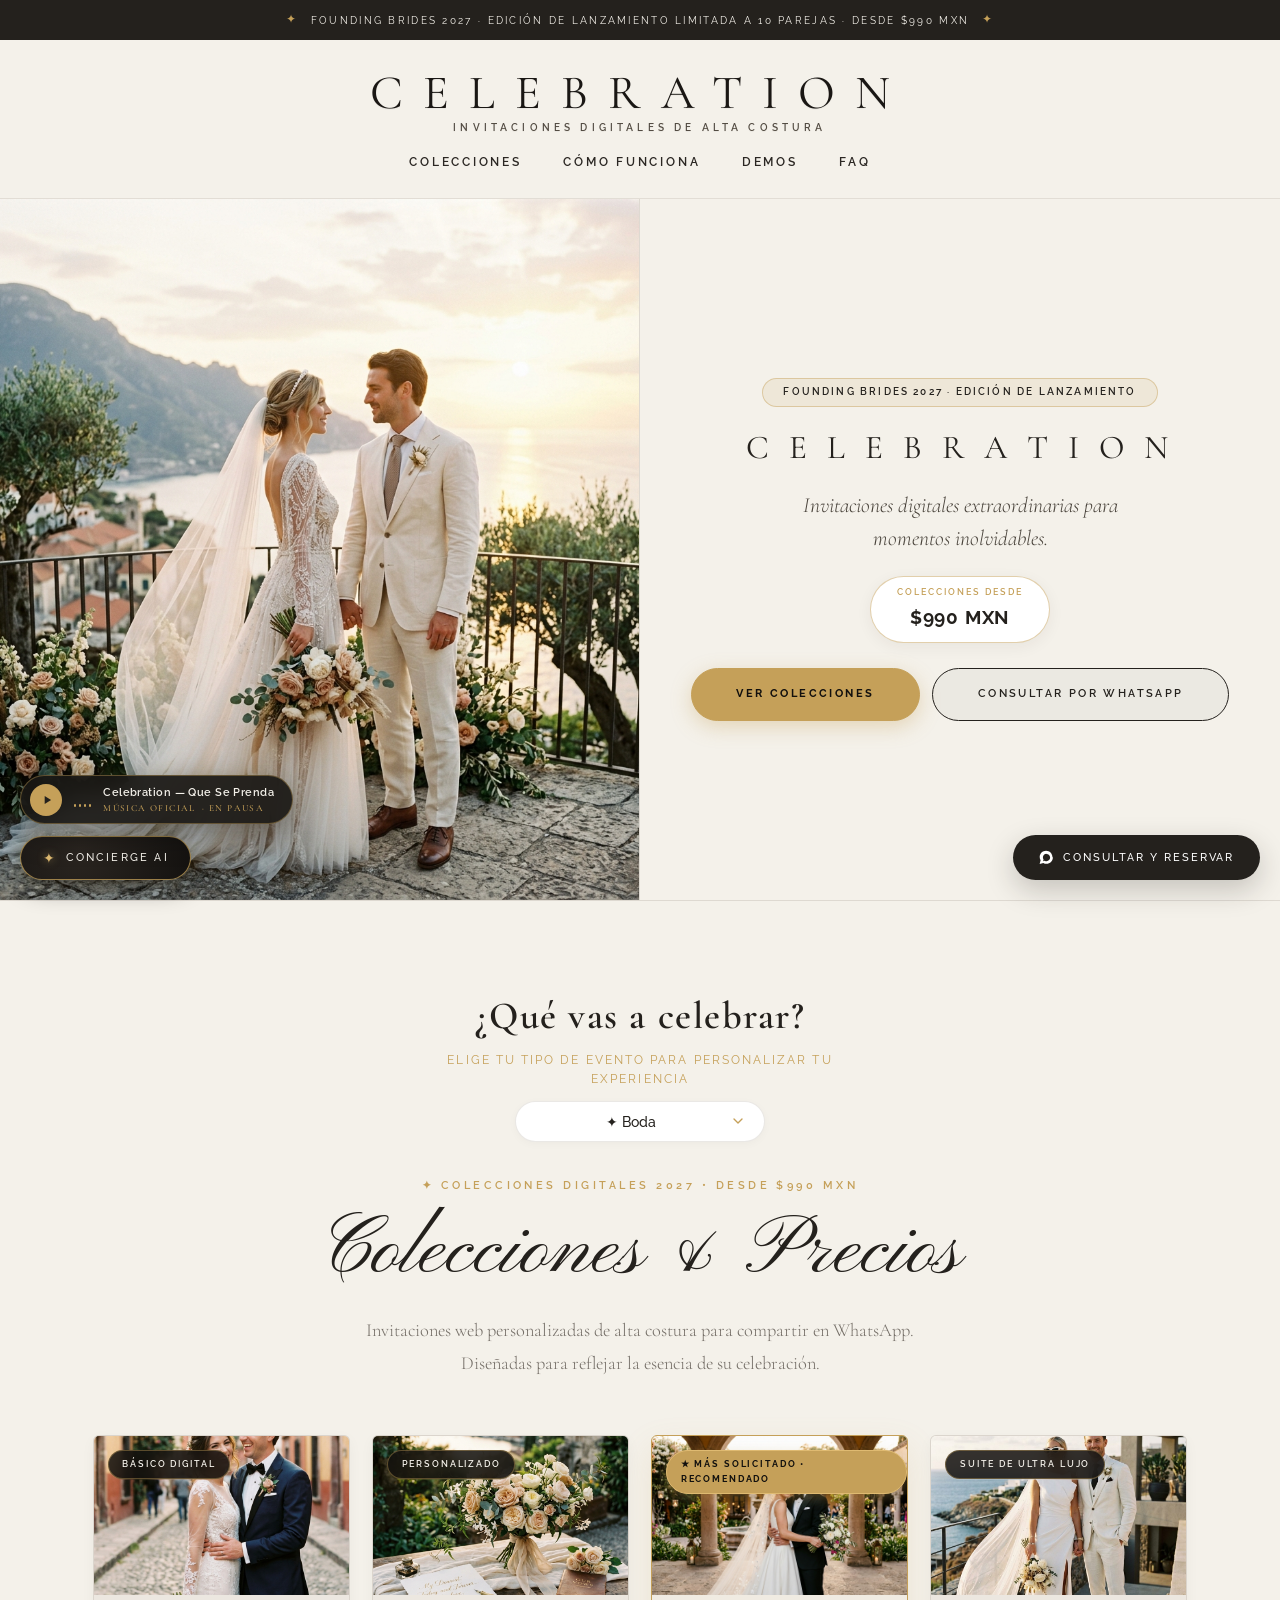
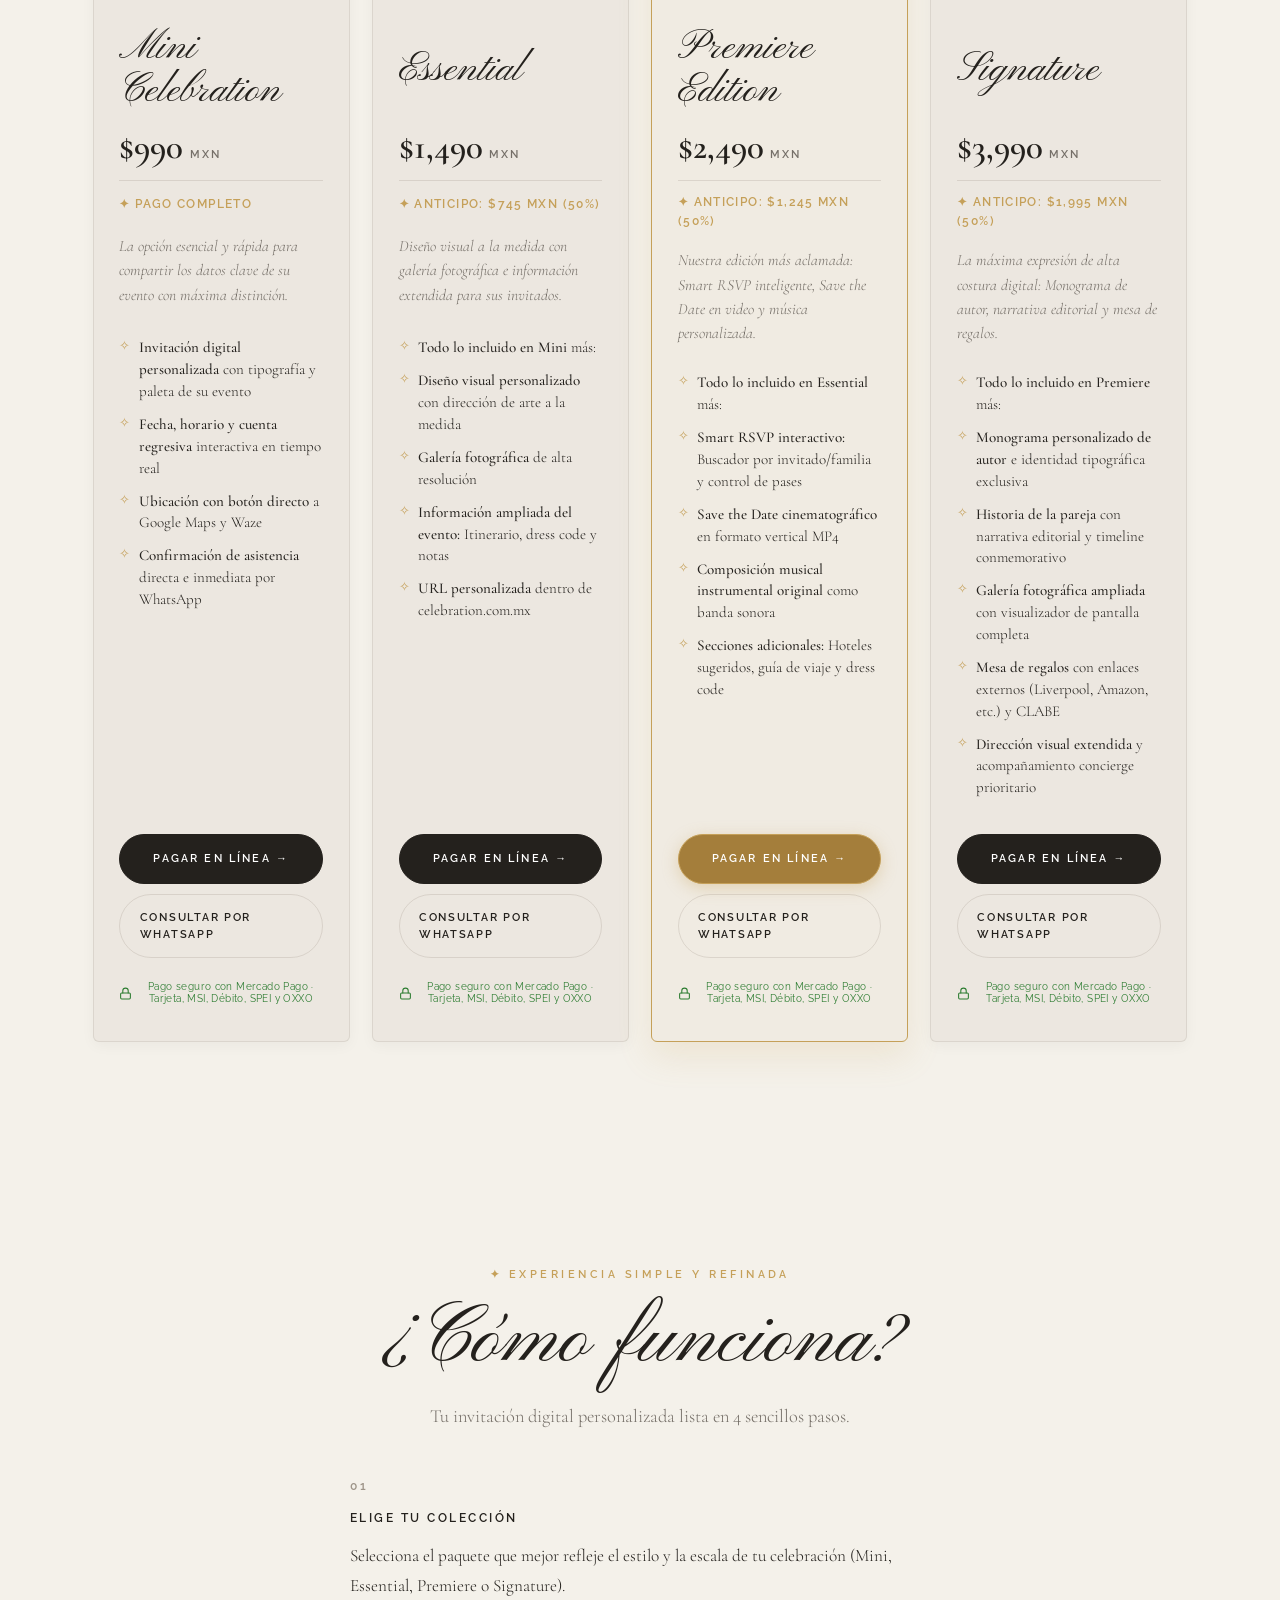
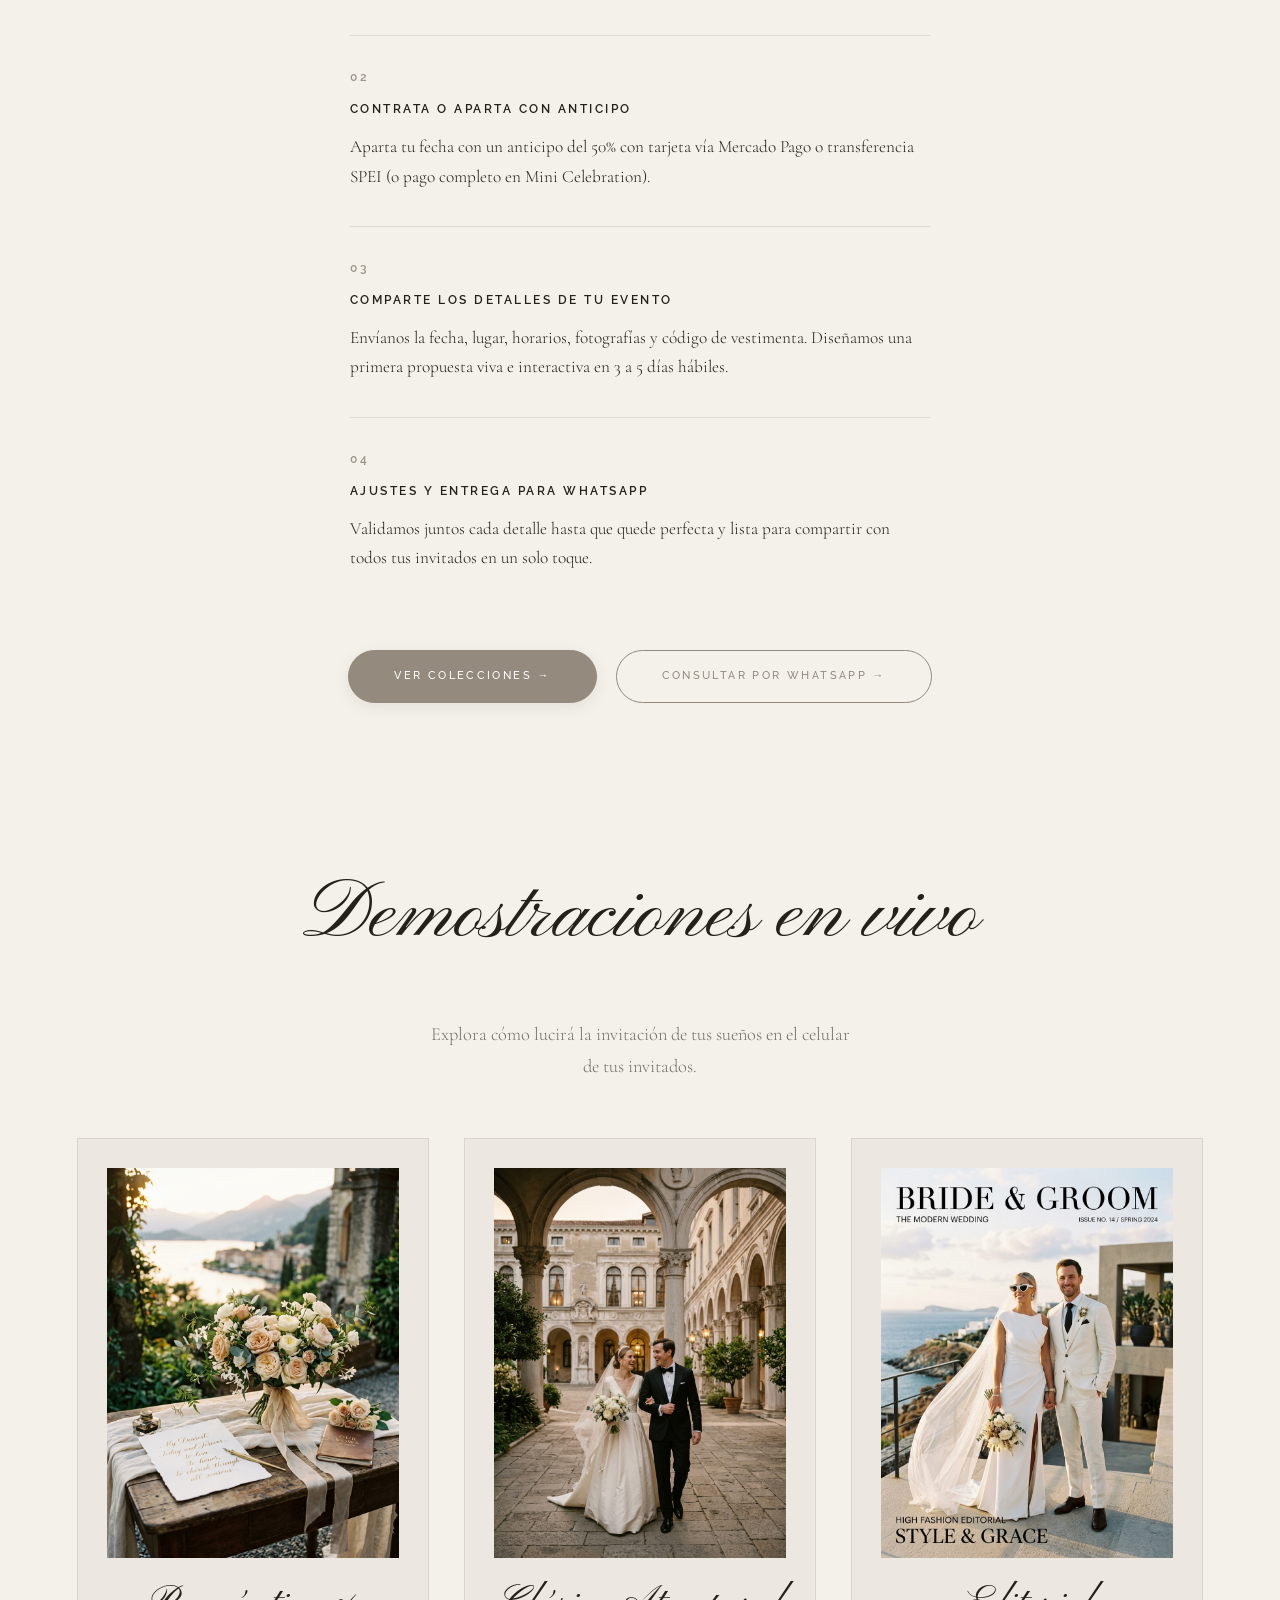
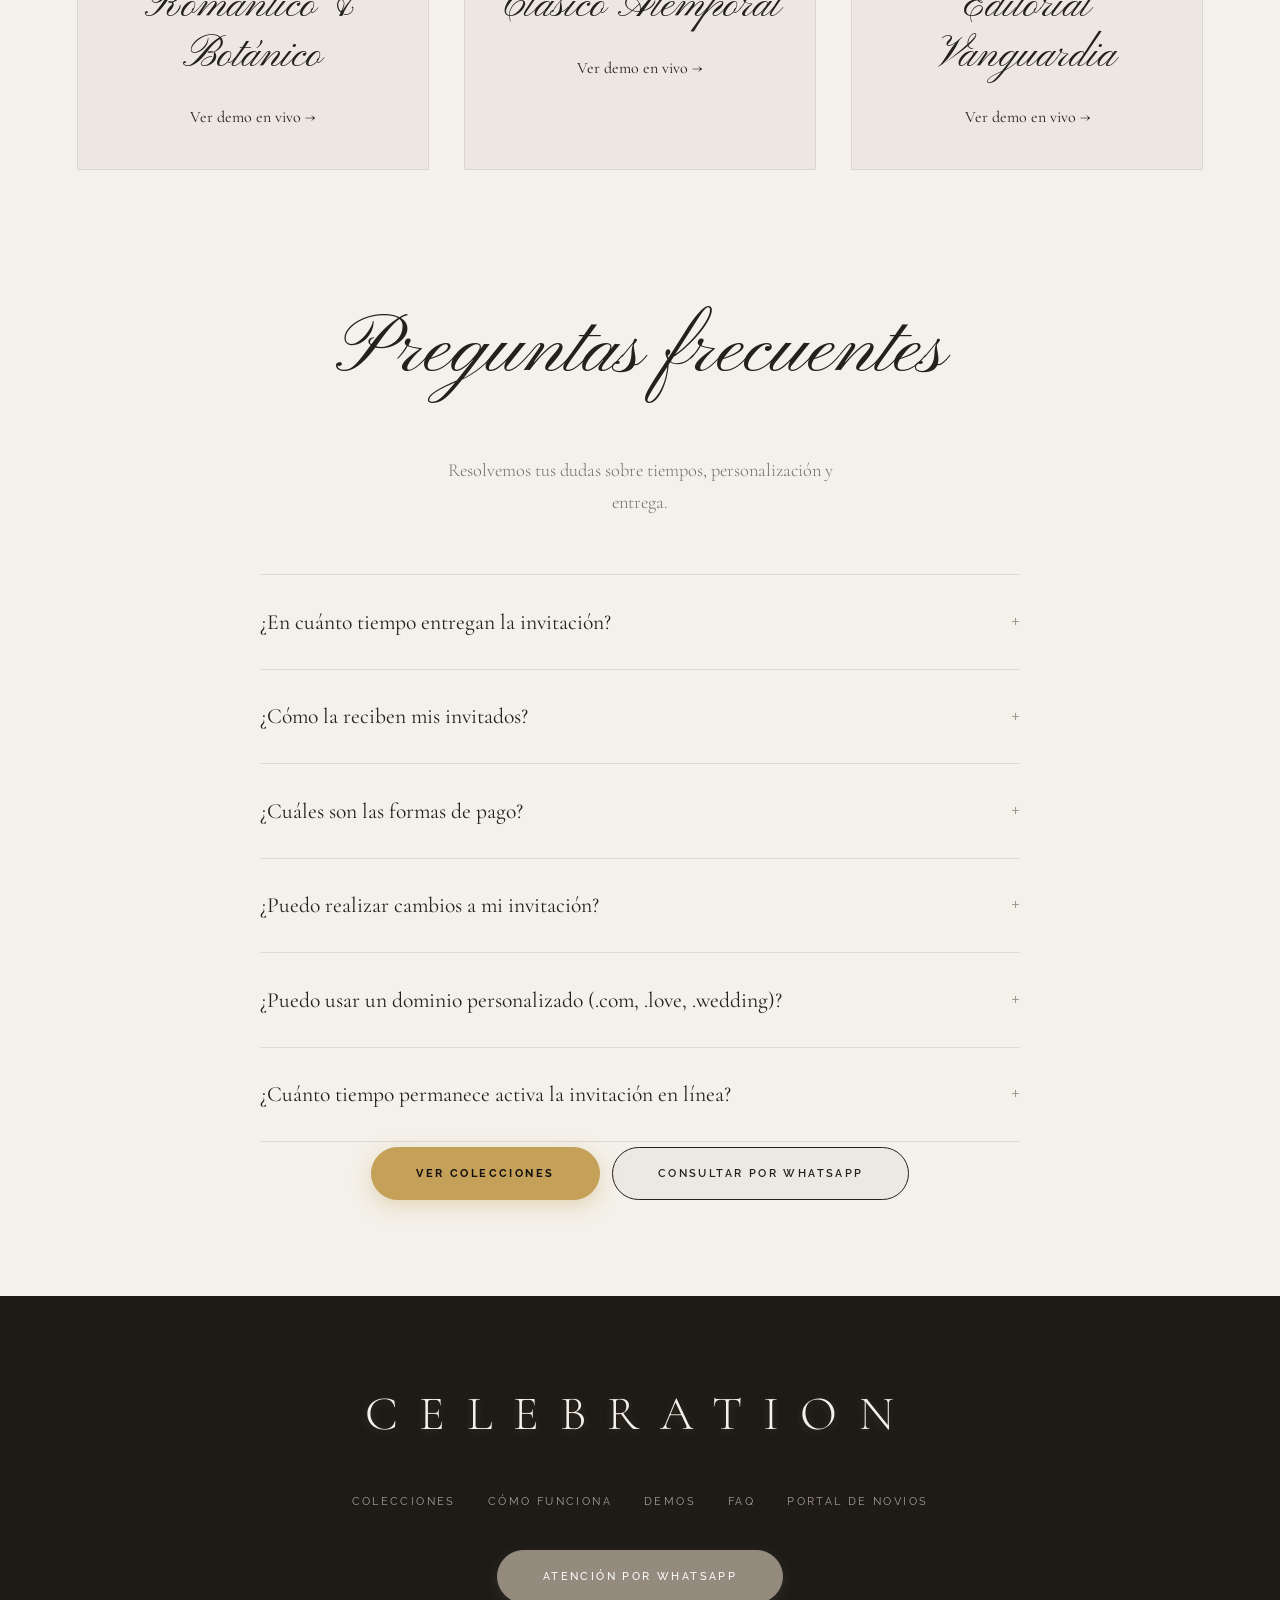
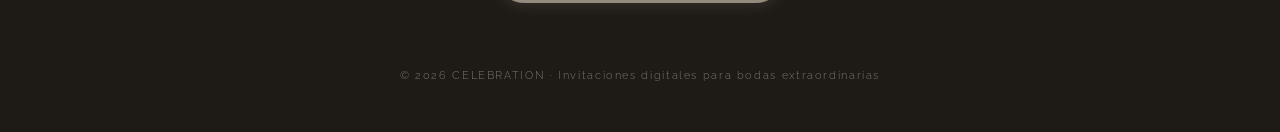
==== index.html @ 12e6a483 "feat(payments): integrate Mercado Pago Orders API v1 (CELEBRATION) and frictionless direct checkout" ====
<!DOCTYPE html>
<html lang="es-MX">
<head>
  <meta charset="UTF-8">
    <!-- Google Tag Manager -->
  <script async src="https://www.googletagmanager.com/gtm.js?id=GTM-KD9P55XB"></script>
  <script>
    window.dataLayer = window.dataLayer || [];
    function gtag(){dataLayer.push(arguments);}
    gtag('js', new Date());
  </script>
  <!-- End Google Tag Manager -->
<meta name="viewport" content="width=device-width, initial-scale=1.0, viewport-fit=cover">
  <title>CELEBRATION — Invitaciones Digitales para Bodas 2027 · Desde $990 MXN</title>
  <meta name="description" content="Invitaciones digitales para bodas 2027 y sitios web personalizados en Monterrey y San Pedro. Smart RSVP, mapas interactivos y confirmación por WhatsApp desde $990 MXN.">
  <meta name="keywords" content="invitaciones digitales para bodas, invitaciones web personalizadas, invitaciones digitales Monterrey, invitaciones de boda 2027">

  <!-- Canonical & Open Graph Metadata for Epic WhatsApp / Social Sharing -->
  <link rel="canonical" href="https://thecelebration.com.mx/">
  
  <meta property="og:site_name" content="CELEBRATION">
  <meta property="og:title" content="CELEBRATION — Invitaciones Digitales para Bodas 2027 · Desde $990 MXN">
  <meta property="og:description" content="Invitaciones digitales de alta costura para bodas 2027. Smart RSVP, galería de fotos, mapas interactivos y confirmación ágil por WhatsApp desde $990 MXN.">
  <meta property="og:type" content="website">
  <meta property="og:url" content="https://thecelebration.com.mx/">
  <meta property="og:image" content="https://thecelebration.com.mx/assets/images/og_share_banner.jpg">
  <meta property="og:image:secure_url" content="https://thecelebration.com.mx/assets/images/og_share_banner.jpg">
  <meta property="og:image:type" content="image/jpeg">
  <meta property="og:image:width" content="1200">
  <meta property="og:image:height" content="630">
  <meta property="og:image:alt" content="CELEBRATION — Invitaciones Digitales para Bodas 2027">
  
  <!-- Twitter Cards -->
  <meta name="twitter:card" content="summary_large_image">
  <meta name="twitter:title" content="CELEBRATION — Invitaciones Digitales para Bodas 2027 · Desde $990 MXN">
  <meta name="twitter:description" content="Invitaciones digitales de boda 2027 y sitios web personalizados en Monterrey. Desde $990 MXN.">
  <meta name="twitter:image" content="https://thecelebration.com.mx/assets/images/og_share_banner.jpg">

  <!-- Schema.org JSON-LD -->
  <script type="application/ld+json">
  {
    "@context": "https://schema.org",
    "@type": "Organization",
    "name": "CELEBRATION",
    "url": "https://thecelebration.com.mx/",
    "logo": "https://thecelebration.com.mx/assets/images/og_share_banner.jpg",
    "description": "Atelier de sitios web de ultra lujo e invitaciones interactivas para bodas de destino.",
    "sameAs": [
      "https://github.com/Arcano3Ai/CELEBRATION"
    ]
  }
  </script>

  <link rel="stylesheet" href="styles.css?v=20261118c">
  <link rel="stylesheet" href="concierge-ai.css?v=20261118b">

  <!-- PWA & Mobile Web App Manifest -->
  <link rel="manifest" href="manifest.webmanifest">
  <meta name="theme-color" content="#12100e" media="(prefers-color-scheme: dark)">
  <meta name="theme-color" content="#f4f1ea" media="(prefers-color-scheme: light)">
  
  <!-- iOS & Android Native Web App Optimization -->
  <meta name="mobile-web-app-capable" content="yes">
  <meta name="apple-mobile-web-app-capable" content="yes">
  <meta name="apple-mobile-web-app-status-bar-style" content="black-translucent">
  <meta name="apple-mobile-web-app-title" content="CELEBRATION">
  <link rel="apple-touch-icon" sizes="180x180" href="assets/icons/apple-touch-icon-180x180.png">
  <link rel="icon" type="image/png" sizes="192x192" href="assets/icons/icon-192x192.png">
  <link rel="icon" type="image/png" sizes="64x64" href="assets/icons/favicon-64x64.png">
  <meta name="format-detection" content="telephone=no">
</head>
<body>

    <!-- Google Tag Manager (noscript) -->
  <noscript><iframe src="https://www.googletagmanager.com/ns.html?id=GTM-KD9P55XB"
  height="0" width="0" style="display:none;visibility:hidden"></iframe></noscript>
  <!-- End Google Tag Manager (noscript) -->
<!-- Top Announcement -->
  <div class="top-notice">
    <span class="spark">✦</span>
    <span>FOUNDING BRIDES 2027 · EDICIÓN DE LANZAMIENTO LIMITADA A 10 PAREJAS · DESDE $990 MXN</span>
    <span class="spark">✦</span>
  </div>

  <!-- HEADER -->
  <header class="site-header" id="header">
    <a href="index.html" class="brand-logo">
      CELEBRATION
      <span class="brand-logo-sub">Invitaciones Digitales de Alta Costura</span>
    </a>
    <nav class="desk-nav" aria-label="Navegación principal">
      <a href="#servicios">Colecciones</a>
      <a href="#proceso">Cómo funciona</a>
      <a href="#estilos">Demos</a>
      <a href="#faq">FAQ</a>
    </nav>
    <button class="burger-btn" id="burgerBtn" aria-label="Abrir menú de navegación" aria-expanded="false">
      <span></span>
      <span></span>
    </button>
  </header>

  <!-- Mobile Overlay -->
  <div class="mob-nav-overlay" id="mobNav" aria-hidden="true">
    <a href="#servicios" class="mob-link">Colecciones</a>
    <a href="#proceso" class="mob-link">Cómo funciona</a>
    <a href="#estilos" class="mob-link">Demos</a>
    <a href="#faq" class="mob-link">FAQ</a>
  </div>

  <main>
    <!-- HERO COMERCIAL EDITORIAL HAUTE COUTURE (SIN VIDEO, MÁXIMA VELOCIDAD Y ELEGANCIA) -->
    <section class="hero-wrap" id="hero">
      <div class="hero-visual-side hero-img-box">
        <img
          class="hero-img"
          src="assets/images/hero_editorial_couple.jpg"
          alt="Invitaciones digitales de boda 2027 — CELEBRATION"
          loading="eager"
          fetchpriority="high"
        >
      </div>

      <div class="hero-content-side">
        <div class="hero-inner">
          <span class="hero-launch-pill">Founding Brides 2027 · Edición de Lanzamiento</span>
          <h1 class="hero-brand-headline">C E L E B R A T I O N</h1>
          <p class="hero-desc">Invitaciones digitales extraordinarias para momentos inolvidables.</p>
          
          <div class="hero-price-badge">
            <span class="hero-price-label">Colecciones desde</span>
            <span class="hero-price-val"><strong>$990 MXN</strong></span>
          </div>
          
          <div class="hero-ctas">
            <a href="#servicios" class="btn">Ver colecciones</a>
            <a href="https://wa.me/528121912778?text=Hola%20CELEBRATION%2C%20quiero%20informaci%C3%B3n%20sobre%20las%20invitaciones%20digitales%20%E2%9C%A8" class="btn-outline" target="_blank" rel="noopener">Consultar por WhatsApp</a>
          </div>
        </div>
      </div>
    </section>

    <!-- COLECCIONES & PRECIOS (DIRECTAMENTE ABAJO DEL HERO) -->
    <section class="sec" id="servicios" style="padding-top: 3.5rem;">
      <span id="paquetes" style="display:block; position:relative; top:-90px; visibility:hidden;"></span>

      <!-- SELECTOR ¿QUÉ VAS A CELEBRAR? ELEGANTE Y CENTRADO -->
      <div class="event-picker-wrap rv" style="margin-bottom: 2.2rem;">
        <label for="eventSelect" class="event-picker-label">
          <span class="event-picker-title" style="font-family: var(--font-serif); font-size: clamp(1.8rem, 3.5vw, 2.4rem); letter-spacing: 0.04em;">¿Qué vas a celebrar?</span>
          <span class="event-picker-hint" style="font-family: var(--font-sans); font-size: 0.72rem; letter-spacing: 0.18em; text-transform: uppercase; color: var(--gold);">Elige tu tipo de evento para personalizar tu experiencia</span>
        </label>
        <div class="event-select-box" style="margin-top: 0.8rem;">
          <select id="eventSelect" class="event-select" aria-label="¿Qué vas a celebrar?">
            <option value="Boda" selected>✦ Boda</option>
            <option value="XV años">✦ XV años</option>
            <option value="Cumpleaños">✦ Cumpleaños</option>
            <option value="Bautizo">✦ Bautizo</option>
            <option value="Baby Shower">✦ Baby Shower</option>
            <option value="Gender Reveal">✦ Gender Reveal</option>
            <option value="Compromiso">✦ Compromiso</option>
            <option value="Aniversario">✦ Aniversario</option>
            <option value="Graduación">✦ Graduación</option>
            <option value="Primera Comunión">✦ Primera Comunión</option>
            <option value="Otro evento especial">✦ Otro evento especial</option>
          </select>
          <div class="event-select-chevron" aria-hidden="true">
            <svg xmlns="http://www.w3.org/2000/svg" width="16" height="16" viewBox="0 0 24 24" fill="none" stroke="currentColor" stroke-width="2" stroke-linecap="round" stroke-linejoin="round">
              <path d="m6 9 6 6 6-6"/>
            </svg>
          </div>
        </div>
      </div>

      <div class="tl-header rv">
        <span style="font-family:var(--font-sans); font-size:0.68rem; letter-spacing:0.32em; text-transform:uppercase; color:var(--gold); font-weight:600; display:block; margin-bottom:0.8rem;">
          ✦ Colecciones Digitales 2027 • Desde $990 MXN
        </span>
        <h2 class="sc" style="margin-bottom:1rem;">Colecciones &amp; Precios</h2>
        <p class="tl-subtitle" style="max-width: 620px; margin: 0 auto;">Invitaciones web personalizadas de alta costura para compartir en WhatsApp. Diseñadas para reflejar la esencia de su celebración.</p>
      </div>

      <div class="servicios-grid-4 plan-grid">
        <!-- TIER 1: MINI CELEBRATION -->
        <article class="srv-card plan-card rv d1" id="plan-mini">
          <div class="srv-badge-tag">Básico Digital</div>
          <div class="srv-img-box">
            <img src="assets/images/mobile_couple_story.jpg" alt="Mini Celebration — Invitación Digital" class="srv-img" loading="lazy">
          </div>
          <div class="srv-body">
            <h3 class="srv-title">Mini Celebration</h3>
            <div class="srv-price-box">
              <span class="srv-price-curr">$990</span>
              <span class="srv-price-unit">MXN</span>
            </div>
            <div class="srv-anticipo-meta">✦ Pago completo</div>
            <p class="srv-lead">La opción esencial y rápida para compartir los datos clave de su evento con máxima distinción.</p>
            <ul class="srv-features-list">
              <li><strong>Invitación digital personalizada</strong> con tipografía y paleta de su evento</li>
              <li><strong>Fecha, horario y cuenta regresiva</strong> interactiva en tiempo real</li>
              <li><strong>Ubicación con botón directo</strong> a Google Maps y Waze</li>
              <li><strong>Confirmación de asistencia</strong> directa e inmediata por WhatsApp</li>
            </ul>
            <div class="srv-actions-group">
              <a class="srv-btn-primary" href="checkout.html?pkg=mini&method=mp" data-contract="mini">Pagar en línea →</a>
              <a class="srv-btn-ghost" href="https://wa.me/528121912778?text=Hola%2C%20quiero%20informaci%C3%B3n%20de%20Mini%20Celebration%20de%20%24990." data-plan-wa="mini" target="_blank" rel="noopener">Consultar por WhatsApp</a>
              <div class="srv-trust-badge" data-pay-note="mini">
                <svg xmlns="http://www.w3.org/2000/svg" width="13" height="13" viewBox="0 0 24 24" fill="none" stroke="currentColor" stroke-width="2" stroke-linecap="round" stroke-linejoin="round" aria-hidden="true"><rect width="18" height="11" x="3" y="11" rx="2" ry="2"/><path d="M7 11V7a5 5 0 0 1 10 0v4"/></svg>
                <span>Pago seguro con Mercado Pago (Tarjeta, MSI, Débito, SPEI y OXXO)</span>
              </div>
            </div>
          </div>
        </article>

        <!-- TIER 2: ESSENTIAL -->
        <article class="srv-card plan-card rv d2" id="plan-essential">
          <div class="srv-badge-tag">Personalizado</div>
          <div class="srv-img-box">
            <img src="assets/images/estilo_romantico.jpg" alt="Colección Essential — CELEBRATION" class="srv-img" loading="lazy">
          </div>
          <div class="srv-body">
            <h3 class="srv-title">Essential</h3>
            <div class="srv-price-box">
              <span class="srv-price-curr">$1,490</span>
              <span class="srv-price-unit">MXN</span>
            </div>
            <div class="srv-anticipo-meta">✦ Anticipo: $745 MXN (50%)</div>
            <p class="srv-lead">Diseño visual a la medida con galería fotográfica e información extendida para sus invitados.</p>
            <ul class="srv-features-list">
              <li><strong>Todo lo incluido en Mini</strong> más:</li>
              <li><strong>Diseño visual personalizado</strong> con dirección de arte a la medida</li>
              <li><strong>Galería fotográfica</strong> de alta resolución</li>
              <li><strong>Información ampliada del evento:</strong> Itinerario, dress code y notas</li>
              <li><strong>URL personalizada</strong> dentro de celebration.com.mx</li>
            </ul>
            <div class="srv-actions-group">
              <a class="srv-btn-primary" href="checkout.html?pkg=essential&method=mp" data-contract="essential">Pagar en línea →</a>
              <a class="srv-btn-ghost" href="https://wa.me/528121912778?text=Hola%2C%20quiero%20reservar%20Essential%20de%20%241%2C490." data-plan-wa="essential" target="_blank" rel="noopener">Consultar por WhatsApp</a>
              <div class="srv-trust-badge" data-pay-note="essential">
                <svg xmlns="http://www.w3.org/2000/svg" width="13" height="13" viewBox="0 0 24 24" fill="none" stroke="currentColor" stroke-width="2" stroke-linecap="round" stroke-linejoin="round" aria-hidden="true"><rect width="18" height="11" x="3" y="11" rx="2" ry="2"/><path d="M7 11V7a5 5 0 0 1 10 0v4"/></svg>
                <span>Pago seguro con Mercado Pago (Tarjeta, MSI, Débito, SPEI y OXXO)</span>
              </div>
            </div>
          </div>
        </article>

        <!-- TIER 3: PREMIERE EDITION (DESTACADO RECOMENDADO) -->
        <article class="srv-card srv-featured plan-card plan-card--featured rv d3" id="plan-premiere">
          <div class="srv-badge-tag featured">★ Más Solicitado • Recomendado</div>
          <div class="srv-img-box">
            <img src="assets/images/hero_wedding_couple.jpg" alt="Premiere Edition — CELEBRATION" class="srv-img" loading="lazy">
          </div>
          <div class="srv-body">
            <h3 class="srv-title">Premiere Edition</h3>
            <div class="srv-price-box">
              <span class="srv-price-curr">$2,490</span>
              <span class="srv-price-unit">MXN</span>
            </div>
            <div class="srv-anticipo-meta">✦ Anticipo: $1,245 MXN (50%)</div>
            <p class="srv-lead">Nuestra edición más aclamada: Smart RSVP inteligente, Save the Date en video y música personalizada.</p>
            <ul class="srv-features-list">
              <li><strong>Todo lo incluido en Essential</strong> más:</li>
              <li><strong>Smart RSVP interactivo:</strong> Buscador por invitado/familia y control de pases</li>
              <li><strong>Save the Date cinematográfico</strong> en formato vertical MP4</li>
              <li><strong>Composición musical instrumental original</strong> como banda sonora</li>
              <li><strong>Secciones adicionales:</strong> Hoteles sugeridos, guía de viaje y dress code</li>
            </ul>
            <div class="srv-actions-group">
              <a class="srv-btn-primary srv-btn-featured" href="checkout.html?pkg=premiere&method=mp" data-contract="premiere">Pagar en línea →</a>
              <a class="srv-btn-ghost" href="https://wa.me/528121912778?text=Hola%2C%20quiero%20reservar%20Premiere%20Edition%20de%20%242%2C490." data-plan-wa="premiere" target="_blank" rel="noopener">Consultar por WhatsApp</a>
              <div class="srv-trust-badge" data-pay-note="premiere">
                <svg xmlns="http://www.w3.org/2000/svg" width="13" height="13" viewBox="0 0 24 24" fill="none" stroke="currentColor" stroke-width="2" stroke-linecap="round" stroke-linejoin="round" aria-hidden="true"><rect width="18" height="11" x="3" y="11" rx="2" ry="2"/><path d="M7 11V7a5 5 0 0 1 10 0v4"/></svg>
                <span>Pago seguro con Mercado Pago (Tarjeta, MSI, Débito, SPEI y OXXO)</span>
              </div>
            </div>
          </div>
        </article>

        <!-- TIER 4: SIGNATURE -->
        <article class="srv-card plan-card rv d4" id="plan-signature">
          <div class="srv-badge-tag">Suite de Ultra Lujo</div>
          <div class="srv-img-box">
            <img src="assets/images/estilo_editorial.jpg" alt="Colección Signature — CELEBRATION" class="srv-img" loading="lazy">
          </div>
          <div class="srv-body">
            <h3 class="srv-title">Signature</h3>
            <div class="srv-price-box">
              <span class="srv-price-curr">$3,990</span>
              <span class="srv-price-unit">MXN</span>
            </div>
            <div class="srv-anticipo-meta">✦ Anticipo: $1,995 MXN (50%)</div>
            <p class="srv-lead">La máxima expresión de alta costura digital: Monograma de autor, narrativa editorial y mesa de regalos.</p>
            <ul class="srv-features-list">
              <li><strong>Todo lo incluido en Premiere</strong> más:</li>
              <li><strong>Monograma personalizado de autor</strong> e identidad tipográfica exclusiva</li>
              <li><strong>Historia de la pareja</strong> con narrativa editorial y timeline conmemorativo</li>
              <li><strong>Galería fotográfica ampliada</strong> con visualizador de pantalla completa</li>
              <li><strong>Mesa de regalos</strong> con enlaces externos (Liverpool, Amazon, etc.) y CLABE</li>
              <li><strong>Dirección visual extendida</strong> y acompañamiento concierge prioritario</li>
            </ul>
            <div class="srv-actions-group">
              <a class="srv-btn-primary" href="checkout.html?pkg=signature&method=mp" data-contract="signature">Pagar en línea →</a>
              <a class="srv-btn-ghost" href="https://wa.me/528121912778?text=Hola%2C%20quiero%20informaci%C3%B3n%20de%20Signature%20de%20%243%2C990." data-plan-wa="signature" target="_blank" rel="noopener">Consultar por WhatsApp</a>
              <div class="srv-trust-badge" data-pay-note="signature">
                <svg xmlns="http://www.w3.org/2000/svg" width="13" height="13" viewBox="0 0 24 24" fill="none" stroke="currentColor" stroke-width="2" stroke-linecap="round" stroke-linejoin="round" aria-hidden="true"><rect width="18" height="11" x="3" y="11" rx="2" ry="2"/><path d="M7 11V7a5 5 0 0 1 10 0v4"/></svg>
                <span>Pago seguro con Mercado Pago (Tarjeta, MSI, Débito, SPEI y OXXO)</span>
              </div>
            </div>
          </div>
        </article>
      </div>
    </section>

    <!-- CÓMO FUNCIONA / PROCESO EDITORIAL DE ALTA GAMA -->
    <section class="sec sec--alt" id="proceso">
      <div style="max-width:var(--max-narrow); margin:0 auto; display:flex; flex-direction:column; gap:2.8rem;">
        <div class="tl-header rv" style="margin-bottom: 0;">
          <span style="font-family:var(--font-sans); font-size:0.68rem; letter-spacing:0.32em; text-transform:uppercase; color:var(--gold); font-weight:600; display:block; margin-bottom:0.8rem;">
            ✦ Experiencia Simple y Refinada
          </span>
          <h2 class="sc" style="margin-bottom:0.8rem;">¿Cómo funciona?</h2>
          <p class="tl-subtitle">Tu invitación digital personalizada lista en 4 sencillos pasos.</p>
        </div>

        <div class="proc-grid rv d1">
          <div class="proc-item">
            <span class="proc-num">01</span>
            <div class="proc-title">Elige tu colección</div>
            <p class="proc-desc">Selecciona el paquete que mejor refleje el estilo y la escala de tu celebración (Mini, Essential, Premiere o Signature).</p>
          </div>
          <div class="proc-item">
            <span class="proc-num">02</span>
            <div class="proc-title">Contrata o aparta con anticipo</div>
            <p class="proc-desc">Aparta tu fecha con un anticipo del 50% con tarjeta vía Mercado Pago o transferencia SPEI (o pago completo en Mini Celebration).</p>
          </div>
          <div class="proc-item">
            <span class="proc-num">03</span>
            <div class="proc-title">Comparte los detalles de tu evento</div>
            <p class="proc-desc">Envíanos la fecha, lugar, horarios, fotografías y código de vestimenta. Diseñamos una primera propuesta viva e interactiva en 3 a 5 días hábiles.</p>
          </div>
          <div class="proc-item">
            <span class="proc-num">04</span>
            <div class="proc-title">Ajustes y entrega para WhatsApp</div>
            <p class="proc-desc">Validamos juntos cada detalle hasta que quede perfecta y lista para compartir con todos tus invitados en un solo toque.</p>
          </div>
        </div>

        <div class="proc-ctas rv d2" style="display:flex; justify-content:center; gap:1.2rem; flex-wrap:wrap;">
          <a href="#servicios" class="btn">Ver colecciones →</a>
          <a href="https://wa.me/528121912778?text=Hola%20CELEBRATION%2C%20quiero%20informaci%C3%B3n%20para%20mi%20evento%20%E2%9C%A8" class="btn-outline" target="_blank" rel="noopener">Consultar por WhatsApp →</a>
        </div>
      </div>
    </section>

    <!-- DEMOS VISUALES -->
    <section class="sec sec--tight" id="estilos">
      <div class="tl-header rv">
        <h2 class="sc">Demostraciones en vivo</h2>
        <p class="tl-subtitle">Explora cómo lucirá la invitación de tus sueños en el celular de tus invitados.</p>
      </div>

      <div class="estilos-grid">
        <div class="estilo-card rv d1">
          <div class="estilo-img-wrap">
            <img src="assets/images/estilo_romantico.jpg" alt="Demo de invitación Romántico y Botánico — CELEBRATION" class="estilo-img" loading="lazy">
          </div>
          <h3 class="estilo-name">Romántico &amp; Botánico</h3>
          <a href="demo-romantico.html" target="_blank" class="srv-link" rel="noopener">Ver demo en vivo →</a>
        </div>

        <div class="estilo-card rv d2">
          <div class="estilo-img-wrap">
            <img src="assets/images/estilo_clasico.jpg" alt="Demo de invitación Clásico Atemporal — CELEBRATION" class="estilo-img" loading="lazy">
          </div>
          <h3 class="estilo-name">Clásico Atemporal</h3>
          <a href="demo-clasico.html" target="_blank" class="srv-link" rel="noopener">Ver demo en vivo →</a>
        </div>

        <div class="estilo-card rv d3">
          <div class="estilo-img-wrap">
            <img src="assets/images/estilo_editorial.jpg" alt="Demo de invitación Editorial Vanguardia — CELEBRATION" class="estilo-img" loading="lazy">
          </div>
          <h3 class="estilo-name">Editorial Vanguardia</h3>
          <a href="demo-editorial.html" target="_blank" class="srv-link" rel="noopener">Ver demo en vivo →</a>
        </div>
      </div>
    </section>

    <!-- PREGUNTAS FRECUENTES -->
    <section class="faq-section" id="faq">
      <div class="tl-header rv">
        <h2 class="sc">Preguntas frecuentes</h2>
        <p class="tl-subtitle">Resolvemos tus dudas sobre tiempos, personalización y entrega.</p>
      </div>

      <div class="faq-container rv d1">
        <div class="faq-item">
          <button class="faq-btn" aria-expanded="false">
            <span class="faq-q">¿En cuánto tiempo entregan la invitación?</span>
            <span class="faq-icon">+</span>
          </button>
          <div class="faq-answer">
            <p>De 3 a 5 días hábiles a partir de recibir los datos y fotos de su boda. También contamos con entrega express en 48 horas con costo adicional.</p>
          </div>
        </div>

        <div class="faq-item">
          <button class="faq-btn" aria-expanded="false">
            <span class="faq-q">¿Cómo la reciben mis invitados?</span>
            <span class="faq-icon">+</span>
          </button>
          <div class="faq-answer">
            <p>Mediante un enlace privado y elegante que se comparte directamente por WhatsApp. Se abre de inmediato en cualquier smartphone sin descargar aplicaciones.</p>
          </div>
        </div>

        <div class="faq-item">
          <button class="faq-btn" aria-expanded="false">
            <span class="faq-q">¿Cuáles son las formas de pago?</span>
            <span class="faq-icon">+</span>
          </button>
          <div class="faq-answer">
            <p>Mini Celebration se cubre en pago completo ($990 MXN). Los paquetes Essential, Premiere y Signature se apartan con un anticipo del 50% y el saldo al aprobar su invitación. Aceptamos pago directo en línea con <strong>Mercado Pago</strong> con todas sus opciones disponibles (tarjeta de crédito hasta a Meses Sin Intereses, tarjeta de débito, transferencia SPEI, efectivo en OXXO y saldo en cuenta Mercado Pago), así como transferencia SPEI directa.</p>
          </div>
        </div>

        <div class="faq-item">
          <button class="faq-btn" aria-expanded="false">
            <span class="faq-q">¿Puedo realizar cambios a mi invitación?</span>
            <span class="faq-icon">+</span>
          </button>
          <div class="faq-answer">
            <p>Sí. Incluimos ronda de revisión conjunta para validar textos, horarios, mapas y fotografías antes del lanzamiento formal.</p>
          </div>
        </div>

        <div class="faq-item">
          <button class="faq-btn" aria-expanded="false">
            <span class="faq-q">¿Puedo usar un dominio personalizado (.com, .love, .wedding)?</span>
            <span class="faq-icon">+</span>
          </button>
          <div class="faq-answer">
            <p>Por defecto su invitación vive en una URL rápida de Celebration. Si desean un dominio propio personalizado, se configura como adicional ($850 MXN más registro de dominio).</p>
          </div>
        </div>

        <div class="faq-item">
          <button class="faq-btn" aria-expanded="false">
            <span class="faq-q">¿Cuánto tiempo permanece activa la invitación en línea?</span>
            <span class="faq-icon">+</span>
          </button>
          <div class="faq-answer">
            <p>Permanece activa durante 12 meses completos a partir de su publicación, cubriendo todo el proceso de planeación, el día del evento y las semanas posteriores.</p>
          </div>
        </div>
      </div>

      <div class="hero-ctas faq-cta rv d2">
        <a href="#servicios" class="btn">Ver colecciones</a>
        <a href="https://wa.me/528121912778?text=Hola%20CELEBRATION%2C%20tengo%20una%20pregunta%20sobre%20las%20invitaciones%20digitales" class="btn-outline" target="_blank" rel="noopener">Consultar por WhatsApp</a>
      </div>
    </section>
  </main>

  <!-- FOOTER -->
  <footer class="site-footer">
    <div class="ft-logo">CELEBRATION</div>
    <nav class="ft-nav" aria-label="Navegación del sitio">
      <a href="#servicios">Colecciones</a>
      <a href="#proceso">Cómo funciona</a>
      <a href="#estilos">Demos</a>
      <a href="#faq">FAQ</a>
      <a href="planner.html">Portal de novios</a>
    </nav>
    <a href="https://wa.me/528121912778?text=Hola%20CELEBRATION%2C%20quisiera%20asesor%C3%ADa%20personalizada" class="btn" target="_blank" rel="noopener">Atención por WhatsApp</a>
    <p class="ft-copy">© 2026 CELEBRATION · Invitaciones digitales para bodas extraordinarias</p>
  </footer>

  <!-- REPRODUCTOR DE MÚSICA AMBIENTAL FLOTANTE (CELEBRATION — QUE SE PRENDA) -->
  <audio id="bgAudio" src="assets/audio/celebration_que_se_prenda.mp3" preload="auto" loop autoplay playsinline webkit-playsinline></audio>
  <div class="floating-audio-player" id="floatingAudioPlayer" title="Celebration — Que Se Prenda (Clic para pausar o reproducir)">
    <button type="button" class="audio-play-btn" id="audioToggleBtn" aria-label="Reproducir o pausar música">
      <svg id="audioPlayIcon" viewBox="0 0 24 24" width="14" height="14" fill="currentColor" style="margin-left: 2px;">
        <path d="M8 5v14l11-7z"/>
      </svg>
      <svg id="audioPauseIcon" viewBox="0 0 24 24" width="14" height="14" fill="currentColor" style="display: none;">
        <path d="M6 19h4V5H6v14zm8-14v14h4V5h-4z"/>
      </svg>
    </button>
    <div class="audio-equalizer" id="audioEqualizer">
      <span class="audio-bar"></span>
      <span class="audio-bar"></span>
      <span class="audio-bar"></span>
      <span class="audio-bar"></span>
    </div>
    <div class="audio-info">
      <span class="audio-title">Celebration — Que Se Prenda</span>
      <span class="audio-sub">
        <span>Música Oficial</span>
        <span id="audioStatusText">· En Reproducción</span>
      </span>
    </div>
  </div>

  <!-- BOTÓN FLOTANTE WHATSAPP -->
  <a href="https://wa.me/528121912778?text=Hola%20CELEBRATION%2C%20deseo%20consultar%20y%20reservar%20mi%20invitaci%C3%B3n%20digital%20%E2%9C%A8" 
     class="floating-whatsapp" 
     target="_blank" 
     rel="noopener"
     aria-label="Consultar y reservar por WhatsApp">
    <svg viewBox="0 0 24 24">
      <path d="M12.031 6.172c-3.181 0-5.767 2.586-5.768 5.766-.001 1.298.38 2.27 1.019 3.287l-.711 2.598 2.664-.698c.97.531 1.83.813 2.796.814 3.183 0 5.769-2.588 5.769-5.768 0-3.181-2.587-5.769-5.769-5.769zm10.158 5.767c0 5.626-4.577 10.198-10.201 10.198-1.789 0-3.522-.47-5.048-1.357l-5.94 1.558 1.588-5.792c-.971-1.589-1.488-3.424-1.488-5.305 0-5.625 4.578-10.197 10.202-10.197 5.624 0 10.201 4.572 10.201 10.197z"/>
    </svg>
    <span>Consultar y Reservar</span>
  </a>

  <!-- PWA INSTALL BANNER (ANDROID & MODERN BROWSERS) -->
  <aside class="pwa-install-banner" id="pwaBanner" aria-hidden="true" role="dialog" aria-label="Instalar CELEBRATION">
    <div class="pwa-banner-content">
      <div class="pwa-banner-icon">
        <img src="assets/icons/apple-touch-icon-180x180.png" alt="Icono CELEBRATION" width="44" height="44">
      </div>
      <div class="pwa-banner-text">
        <span class="pwa-banner-title">CELEBRATION • Suite Móvil</span>
        <span class="pwa-banner-desc">Instala la experiencia de alta costura en tu pantalla de inicio para acceso instantáneo.</span>
      </div>
    </div>
    <div class="pwa-banner-actions">
      <button class="pwa-btn-install" id="pwaInstallBtn">Instalar App</button>
      <button class="pwa-btn-close" id="pwaCloseBtn" aria-label="Cerrar notificación">✕</button>
    </div>
  </aside>

  <!-- PWA IOS INSTALL GUIDE MODAL (SAFARI) -->
  <div class="pwa-ios-modal" id="pwaIosModal" aria-hidden="true">
    <div class="pwa-ios-sheet">
      <button class="pwa-ios-close" id="pwaIosClose" aria-label="Cerrar guía">✕</button>
      <div class="pwa-ios-header">
        <img src="assets/icons/apple-touch-icon-180x180.png" alt="CELEBRATION" class="pwa-ios-icon">
        <div>
          <h4>Instalar CELEBRATION en iPhone</h4>
          <p>Disfruta de la suite a pantalla completa sin barras del navegador.</p>
        </div>
      </div>
      <ol class="pwa-ios-steps">
        <li>
          <span class="pwa-step-num">1</span>
          <span>Toca el botón <strong>Compartir</strong> en la barra inferior de Safari:</span>
          <svg class="pwa-share-svg" viewBox="0 0 24 24" width="18" height="18"><path fill="currentColor" d="M16 5l-1.42 1.42-1.59-1.59V16h-1.98V4.83L9.42 6.42 8 5l4-4 4 4zm4 5v11c0 1.1-.9 2-2 2H6c-1.11 0-2-.9-2-2V10c0-1.11.89-2 2-2h3v2H6v11h12V10h-3V8h3c1.1 0 2 .89 2 2z"/></svg>
        </li>
        <li>
          <span class="pwa-step-num">2</span>
          <span>Desplázate hacia abajo y pulsa <strong>"Añadir a la pantalla de inicio"</strong>.</span>
        </li>
        <li>
          <span class="pwa-step-num">3</span>
          <span>Toca <strong>Añadir</strong> en la esquina superior derecha.</span>
        </li>
      </ol>
    </div>
  </div>

  <!-- ╔══════════════════════════════════════════════════════════════════╗
       ║  PASARELA DE PAGOS CELEBRATION — REDISEÑO LUXURY v2.0            ║
       ║  SPEI · MERCADO PAGO · STRIPE                                     ║
       ╚══════════════════════════════════════════════════════════════════╝ -->
  <aside class="co-overlay" id="checkoutOverlay" aria-hidden="true" role="dialog" aria-modal="true" aria-labelledby="checkoutTitle">
    <div class="co-modal" id="checkoutModal">

      <!-- Botón cerrar -->
      <button class="co-close" id="checkoutCloseBtn" aria-label="Cerrar ventana de pago">
        <svg viewBox="0 0 24 24" fill="none" stroke="currentColor" stroke-width="1.8"><path d="M18 6L6 18M6 6l12 12"/></svg>
      </button>

      <!-- ── LEFT PANEL: Resumen del pedido ── -->
      <div class="co-left">

        <!-- Marca / Decoración -->
        <div class="co-left-brand">
          <div class="co-left-ornament">✦</div>
          <span class="co-left-title-sub">CELEBRATION</span>
          <h2 class="co-left-headline">Reserva<br><em>tu fecha</em></h2>
          <p class="co-left-copy">Aparta con el 50% de anticipo o liquida en línea — seguro, simple y con concierge personal.</p>
        </div>

        <!-- Tarjeta Resumen del Paquete -->
        <div class="co-pkg-card">
          <div class="co-pkg-row">
            <div>
              <span class="co-pkg-sub">Colección Seleccionada</span>
              <strong class="co-pkg-name" id="checkoutPkgName">Premiere Edition</strong>
            </div>
            <div class="co-pkg-price-block">
              <span class="co-pkg-sub" style="text-align:right;">Inversión Total</span>
              <span class="co-pkg-total" id="checkoutPkgTotal">$2,490 MXN</span>
            </div>
          </div>
          <!-- Barra divisora -->
          <div class="co-pkg-divider"></div>
          <!-- Selección de esquema de pago -->
          <div class="co-scheme-grid">
            <button type="button" class="co-scheme-btn active" id="schemeDepositBtn">
              <span class="co-scheme-radio"><span></span></span>
              <div>
                <span class="co-scheme-label">Anticipo 50%</span>
                <span class="co-scheme-caption">Apartar fecha · saldo contra entrega</span>
                <span class="co-scheme-amount" id="checkoutDepositAmount">$1,245 MXN</span>
              </div>
            </button>
            <button type="button" class="co-scheme-btn" id="schemeFullBtn">
              <span class="co-scheme-radio"><span></span></span>
              <div>
                <span class="co-scheme-label">Pago Total 100%</span>
                <span class="co-scheme-caption">Liquidación completa sin saldos</span>
                <span class="co-scheme-amount" id="checkoutFullAmount">$2,490 MXN</span>
              </div>
            </button>
          </div>
          <!-- Detalles del pago y entregables -->
          <div class="co-pkg-details-card" id="coPkgDetailsCard">
            <div class="co-pkg-details-head">
              <span class="co-pkg-details-badge">✦ Detalles del pago</span>
              <span class="co-pkg-details-scheme" id="coPkgDetailsScheme">Anticipo del 50%</span>
            </div>
            <p class="co-pkg-details-desc" id="coPkgDetailsDesc">
              CELEBRATION | Premiere Edition — Anticipo del 50%. Smart RSVP inteligente, Save the Date en video y música original.
            </p>
            <div class="co-pkg-details-subhead">Lo que incluye tu colección:</div>
            <ul class="co-pkg-details-list" id="coPkgDetailsList">
              <!-- Bullets dinámicos -->
            </ul>
          </div>
        </div>

        <!-- Formulario Express -->
        <div class="co-form">
          <div class="co-form-field">
            <label class="co-label" for="checkoutCoupleNames">Nombres de los Novios</label>
            <input class="co-input" type="text" id="checkoutCoupleNames" placeholder="Ej. Sofía &amp; Mateo" autocomplete="name">
          </div>
          <div class="co-form-row">
            <div class="co-form-field">
              <label class="co-label" for="checkoutCouplePhone">WhatsApp</label>
              <input class="co-input" type="tel" id="checkoutCouplePhone" placeholder="81 1234 5678" autocomplete="tel">
            </div>
            <div class="co-form-field">
              <label class="co-label" for="checkoutCoupleEmail">Correo</label>
              <input class="co-input" type="email" id="checkoutCoupleEmail" placeholder="novios@boda.com" autocomplete="email">
            </div>
          </div>
        </div>

        <!-- Garantías -->
        <div class="co-trust-strip">
          <span class="co-trust-item">🔒 SSL 256-bit</span>
          <span class="co-trust-sep">·</span>
          <span class="co-trust-item">🧾 CFDI</span>
          <span class="co-trust-sep">·</span>
          <span class="co-trust-item">✦ 3 Rondas Revisión</span>
        </div>
      </div>

      <!-- ── RIGHT PANEL: Métodos de pago ── -->
      <div class="co-right">

        <p class="co-right-headline">¿Cómo deseas pagar?</p>
        <p class="co-right-sub">Monto a pagar: <strong class="co-pay-amount-hero" id="coPayAmountHero">$7,450 MXN</strong></p>

        <!-- ── OPCIÓN 1: SPEI ── -->
        <div class="co-method-card" id="methodCardSpei">
          <button type="button" class="co-method-toggle" id="toggleSpei" aria-expanded="false" aria-controls="collapseSpei">
            <div class="co-method-icon co-method-icon--spei">🏦</div>
            <div class="co-method-info">
              <span class="co-method-title">Transferencia SPEI</span>
              <span class="co-method-desc">Sin comisiones · Cualquier banco MX</span>
            </div>
            <div class="co-method-chevron">
              <svg viewBox="0 0 24 24" fill="none" stroke="currentColor" stroke-width="2"><path d="M6 9l6 6 6-6"/></svg>
            </div>
          </button>
          <div class="co-method-body" id="collapseSpei">
            <!-- Tarjeta bancaria visual -->
            <div class="co-bank-card">
              <div class="co-bank-card-top">
                <div>
                  <span class="co-bank-label">Beneficiario</span>
                  <span class="co-bank-val">CELEBRATION Atelier</span>
                </div>
                <div>
                  <span class="co-bank-label">Banco</span>
                  <span class="co-bank-val">BBVA / STP</span>
                </div>
              </div>
              <div class="co-bank-clabe-row">
                <div>
                  <span class="co-bank-label">CLABE Interbancaria</span>
                  <span class="co-bank-clabe" id="speiClabeNum">646180123456789012</span>
                </div>
                <button type="button" class="co-btn-copy-clabe" id="btnCopyClabe">
                  <svg viewBox="0 0 24 24" fill="none" stroke="currentColor" stroke-width="2"><rect x="9" y="9" width="13" height="13" rx="2"/><path d="M5 15H4a2 2 0 01-2-2V4a2 2 0 012-2h9a2 2 0 012 2v1"/></svg>
                  Copiar
                </button>
              </div>
              <div class="co-bank-bottom-row">
                <div>
                  <span class="co-bank-label">Monto exacto</span>
                  <span class="co-bank-amount" id="speiPayAmountDisplay">$7,450 MXN</span>
                </div>
                <div>
                  <span class="co-bank-label">Concepto / Ref.</span>
                  <span class="co-bank-concept" id="speiConceptDisplay">CEL-DEST-BODA</span>
                </div>
              </div>
            </div>
            <a href="#" class="co-btn-wa" id="btnSpeiWaConfirm" target="_blank" rel="noopener">
              <svg viewBox="0 0 24 24" fill="currentColor" width="16" height="16"><path d="M17.472 14.382c-.297-.149-1.758-.867-2.03-.967-.273-.099-.471-.148-.67.15-.197.297-.767.966-.94 1.164-.173.199-.347.223-.644.075-.297-.15-1.255-.463-2.39-1.475-.883-.788-1.48-1.761-1.653-2.059-.173-.297-.018-.458.13-.606.134-.133.298-.347.446-.52.149-.174.198-.298.298-.497.099-.198.05-.371-.025-.52-.075-.149-.669-1.612-.916-2.207-.242-.579-.487-.5-.669-.51-.173-.008-.371-.01-.57-.01-.198 0-.52.074-.792.372-.272.297-1.04 1.016-1.04 2.479 0 1.462 1.065 2.875 1.213 3.074.149.198 2.096 3.2 5.077 4.487.709.306 1.262.489 1.694.625.712.227 1.36.195 1.871.118.571-.085 1.758-.719 2.006-1.413.248-.694.248-1.289.173-1.413-.074-.124-.272-.198-.57-.347m-5.421 7.403h-.004a9.87 9.87 0 01-5.031-1.378l-.361-.214-3.741.982.998-3.648-.235-.374a9.86 9.86 0 01-1.51-5.26c.001-5.45 4.436-9.884 9.888-9.884 2.64 0 5.122 1.03 6.988 2.898a9.825 9.825 0 012.893 6.994c-.003 5.45-4.437 9.884-9.885 9.884m8.413-18.297A11.815 11.815 0 0012.05 0C5.495 0 .16 5.335.157 11.892c0 2.096.547 4.142 1.588 5.945L.057 24l6.305-1.654a11.882 11.882 0 005.683 1.448h.005c6.554 0 11.89-5.335 11.893-11.893a11.821 11.821 0 00-3.48-8.413Z"/></svg>
              Enviar comprobante por WhatsApp
            </a>
          </div>
        </div>

        <!-- ── OPCIÓN 2: MERCADO PAGO ── -->
        <div class="co-method-card" id="methodCardMp">
          <button type="button" class="co-method-toggle" id="toggleMp" aria-expanded="false" aria-controls="collapseMp">
            <div class="co-method-icon co-method-icon--mp">💙</div>
            <div class="co-method-info">
              <span class="co-method-title">Mercado Pago</span>
              <span class="co-method-desc">Tarjeta · Débito · MSI · Efectivo</span>
            </div>
            <div class="co-method-chevron">
              <svg viewBox="0 0 24 24" fill="none" stroke="currentColor" stroke-width="2"><path d="M6 9l6 6 6-6"/></svg>
            </div>
          </button>
          <div class="co-method-body" id="collapseMp">
            <div class="co-gateway-card co-gateway-card--mp">
              <div class="co-gateway-badges">
                <span class="co-badge co-badge--mp">Checkout Pro</span>
                <span class="co-badge-msi">Hasta 12 MSI</span>
              </div>
              <p class="co-gateway-desc">Visa · Mastercard · Amex · Débito OXXO · Saldo Mercado Pago</p>
              <div class="co-gateway-amount" id="mpPayAmountDisplay">$7,450 MXN</div>
            </div>
            <a href="#" class="co-btn-mp" id="btnMpCheckout" target="_blank" rel="noopener">
              <span>💙</span> Pagar con Mercado Pago →
            </a>
          </div>
        </div>

        <!-- ── OPCIÓN 3: STRIPE / TARJETA ── -->
        <div class="co-method-card" id="methodCardStripe">
          <button type="button" class="co-method-toggle" id="toggleStripe" aria-expanded="false" aria-controls="collapseStripe">
            <div class="co-method-icon co-method-icon--stripe">💳</div>
            <div class="co-method-info">
              <span class="co-method-title">Tarjeta · Apple Pay</span>
              <span class="co-method-desc">Stripe · AES-256 · Factura fiscal</span>
            </div>
            <div class="co-method-chevron">
              <svg viewBox="0 0 24 24" fill="none" stroke="currentColor" stroke-width="2"><path d="M6 9l6 6 6-6"/></svg>
            </div>
          </button>
          <div class="co-method-body" id="collapseStripe">
            <div class="co-gateway-card co-gateway-card--stripe">
              <div class="co-gateway-badges">
                <span class="co-badge co-badge--stripe">🔒 Stripe Encrypted</span>
              </div>
              <p class="co-gateway-desc">Visa · Mastercard · American Express · Apple Pay · Google Pay</p>
              <div class="co-gateway-amount" id="stripePayAmountDisplay">$7,450 MXN</div>
            </div>
            <a href="#" class="co-btn-stripe" id="btnStripeCheckout" target="_blank" rel="noopener">
              <span>🔒</span> Pagar con Stripe Checkout →
            </a>
          </div>
        </div>

        <div class="co-footer-meta">
          Pago 100% seguro · Datos cifrados · Recibo CFDI disponible
        </div>
      </div>

    </div>
  </aside>

  <script src="payment-config.js?v=20261118e"></script>
  <script src="script.js?v=20261118e"></script>
  <script type="module" src="concierge-ai.js"></script>
</body>
</html>
---- styles.css ----
/* ==========================================================================
   CELEBRATION — Editorial Luxury Wedding Websites & Intelligent Invitations
   Design System Inspired by The Invite Studio with Elevated High-End Aesthetics
   ========================================================================== */

/* ── GOOGLE FONTS ── */
@import url('https://fonts.googleapis.com/css2?family=Cormorant+Garamond:ital,wght@0,300;0,400;0,500;0,600;1,300;1,400;1,500&family=Pinyon+Script&family=Raleway:wght@300;400;500;600&family=Plus+Jakarta+Sans:wght@300;400;500;600&display=swap');

/* ── VARIABLES & TOKENS ── */
:root {
  --cream:       #f4f1ea;       /* Lienzo marfil ultra suave */
  --cream-alt:   #eae5dc;       /* Beige suave para contrastes de sección y trust bar */
  --card-bg:     #ece7e0;       /* Fondo de tarjetas de servicio, estilos y timeline */
  --text:        #24211d;       /* Grafito carbón profundo y cálido */
  --ink:         #24211d;       /* Alias carbón profundo */
  --ink-soft:    #4a443c;       /* Tinta suavizada legible */
  --muted:       #756f68;       /* Texto atenuado y metadatos elegantes */
  --taupe:       #9e9589;       /* Acento taupe champán */
  --btn:         #948a7e;       /* Botones píldora aterciopelados */
  --btn-hover:   #7d7468;       /* Hover de botones */
  --gold:        #c5a059;       /* Acento dorado champán sutil para estrellas */
  --border-sub:  rgba(158, 149, 137, 0.26); /* Líneas y bordes translúcidos */
  --border-card: rgba(158, 149, 137, 0.22);
  
  --font-script: 'Pinyon Script', cursive;
  --font-serif:  'Cormorant Garamond', Georgia, serif;
  --font-sans:   'Raleway', sans-serif;
  --font-body:   'Plus Jakarta Sans', sans-serif;

  --max-w:       1140px;
  --max-narrow:  680px;

  /* Safe Area Insets for iPhone notch & gesture bar */
  --sat: env(safe-area-inset-top, 0px);
  --sab: env(safe-area-inset-bottom, 0px);
  --sal: env(safe-area-inset-left, 0px);
  --sar: env(safe-area-inset-right, 0px);
}

/* ── RESET & BASE ── */
*, *::before, *::after {
  box-sizing: border-box;
  margin: 0;
  padding: 0;
}

html {
  scroll-behavior: smooth;
  font-size: 16px;
  background: var(--cream);
  color: var(--text);
  -webkit-font-smoothing: antialiased;
  -moz-osx-font-smoothing: grayscale;
  -webkit-tap-highlight-color: transparent;
  overflow-x: hidden;
  width: 100%;
}

body {
  background: var(--cream);
  color: var(--text);
  font-family: var(--font-serif);
  line-height: 1.6;
  overflow-x: hidden;
  width: 100%;
  position: relative;
  padding-left: var(--sal);
  padding-right: var(--sar);
  -webkit-overflow-scrolling: touch;
}

a, button, input, select, textarea {
  touch-action: manipulation;
  -webkit-tap-highlight-color: transparent;
}

/* Prevents intrusive automatic zoom on iOS Safari when tapping inputs */
input, select, textarea {
  font-size: 16px;
}

img {
  display: block;
  width: 100%;
  height: auto;
}

a {
  text-decoration: none;
  color: inherit;
  transition: color 0.25s ease, border-color 0.25s ease;
}

button {
  font: inherit;
  color: inherit;
  cursor: pointer;
}

/* ── TOP ANNOUNCEMENT TICKER ── */
.top-notice {
  background: #24211d;
  color: #f4f1ea;
  font-family: var(--font-sans);
  font-size: 0.65rem;
  letter-spacing: 0.22em;
  text-transform: uppercase;
  text-align: center;
  padding: 0.65rem 1.2rem;
  display: flex;
  justify-content: center;
  align-items: center;
  gap: 0.8rem;
  font-weight: 400;
}
.top-notice .spark {
  color: var(--gold);
  font-size: 0.75rem;
}

/* ── HEADER STICKY ── */
header.site-header {
  position: sticky;
  top: 0;
  z-index: 100;
  background: rgba(244, 241, 234, 0.98);
  backdrop-filter: blur(14px);
  -webkit-backdrop-filter: blur(14px);
  display: flex;
  flex-direction: column;
  align-items: center;
  justify-content: center;
  padding: 1.8rem 2rem 1.4rem;
  gap: 1rem;
  border-bottom: 1px solid rgba(158, 149, 137, 0.22);
  transition: padding 0.3s ease, background 0.3s ease, box-shadow 0.3s ease;
}

header.site-header.scrolled {
  padding: 1.1rem 2rem 0.95rem;
  background: rgba(244, 241, 234, 0.99);
  box-shadow: 0 4px 20px rgba(36, 33, 29, 0.06);
}

.brand-logo {
  font-family: var(--font-serif);
  font-size: clamp(2rem, 4.2vw, 3rem);
  font-weight: 400;
  letter-spacing: 0.42em;
  text-transform: uppercase;
  color: #1a1714;
  display: inline-block;
  text-align: center;
  line-height: 1;
  text-shadow: 0 1px 1px rgba(0, 0, 0, 0.05);
  transition: letter-spacing 0.3s ease, transform 0.3s ease;
}

.brand-logo:hover {
  letter-spacing: 0.46em;
  color: #000000;
}

.brand-logo-sub {
  display: block;
  font-family: var(--font-sans);
  font-size: 0.62rem;
  font-weight: 600;
  letter-spacing: 0.42em;
  color: #524b42;
  margin-top: 0.4rem;
  text-transform: uppercase;
}

.desk-nav {
  display: none;
  gap: 2.6rem;
  align-items: center;
}

.desk-nav a {
  font-family: var(--font-sans);
  font-size: 0.72rem;
  font-weight: 600;
  letter-spacing: 0.24em;
  text-transform: uppercase;
  color: #2b2723;
  position: relative;
  padding: 0.25rem 0;
  transition: color 0.2s ease;
}

.desk-nav a::after {
  content: '';
  position: absolute;
  bottom: 0;
  left: 0;
  width: 0;
  height: 1.5px;
  background: var(--gold);
  transition: width 0.25s cubic-bezier(0.4, 0, 0.2, 1);
}

.desk-nav a:hover {
  color: #000000;
}

.desk-nav a:hover::after {
  width: 100%;
}

/* Burger Button */
.burger-btn {
  position: absolute;
  right: 24px;
  top: 50%;
  transform: translateY(-50%);
  display: flex;
  flex-direction: column;
  gap: 6px;
  background: none;
  border: none;
  padding: 8px;
  cursor: pointer;
  z-index: 102;
}

.burger-btn span {
  display: block;
  width: 24px;
  height: 1px;
  background: var(--text);
  transition: transform 0.3s ease, opacity 0.3s ease;
}

.burger-btn.active span:first-child {
  transform: translateY(3.5px) rotate(45deg);
}
.burger-btn.active span:last-child {
  transform: translateY(-3.5px) rotate(-45deg);
}

@media (min-width: 860px) {
  .burger-btn { display: none; }
  .desk-nav { display: flex; }
}

/* Mobile Navigation Overlay */
.mob-nav-overlay {
  display: flex;
  position: fixed;
  inset: 0;
  width: 100vw;
  height: 100vh;
  background: var(--cream);
  z-index: 101;
  flex-direction: column;
  align-items: center;
  justify-content: center;
  gap: 2.2rem;
  opacity: 0;
  pointer-events: none;
  transition: opacity 0.35s ease, transform 0.35s ease;
  transform: translateY(-10px);
  overflow-y: auto;
}

.mob-nav-overlay.open {
  opacity: 1;
  pointer-events: auto;
  transform: translateY(0);
}

.mob-nav-overlay a {
  font-family: var(--font-sans);
  font-size: 0.88rem;
  letter-spacing: 0.26em;
  text-transform: uppercase;
  color: var(--text);
}

/* ── BUTTONS & CTA ── */
.btn {
  display: inline-flex;
  align-items: center;
  justify-content: center;
  background: var(--btn);
  color: #ffffff;
  font-family: var(--font-sans);
  font-size: 0.68rem;
  font-weight: 500;
  letter-spacing: 0.22em;
  text-transform: uppercase;
  padding: 1.05rem 2.8rem;
  border-radius: 50px;
  border: 1px solid var(--btn);
  transition: all 0.3s cubic-bezier(0.4, 0, 0.2, 1);
  box-shadow: 0 4px 14px rgba(148, 138, 126, 0.16);
  white-space: nowrap;
}

.btn:hover {
  background: var(--btn-hover);
  border-color: var(--btn-hover);
  transform: translateY(-2px);
  box-shadow: 0 8px 22px rgba(36, 33, 29, 0.15);
}

.btn-outline {
  display: inline-flex;
  align-items: center;
  justify-content: center;
  background: transparent;
  color: var(--btn);
  border: 1px solid var(--btn);
  font-family: var(--font-sans);
  font-size: 0.68rem;
  font-weight: 500;
  letter-spacing: 0.22em;
  text-transform: uppercase;
  padding: 1.05rem 2.8rem;
  border-radius: 50px;
  transition: all 0.3s cubic-bezier(0.4, 0, 0.2, 1);
  white-space: nowrap;
}

.btn-outline:hover {
  background: var(--btn);
  color: #ffffff;
  transform: translateY(-2px);
  box-shadow: 0 6px 18px rgba(148, 138, 126, 0.2);
}

/* ── HERO SECTION: SPLIT EDITORIAL DE ALTA COSTURA (FOTO & VIDEO) ── */
.hero-wrap {
  display: flex;
  flex-direction: column;
  background: var(--cream);
  min-height: auto;
  position: relative;
  overflow: hidden;
  border-bottom: 1px solid var(--border-sub);
}

.hero-visual-side {
  width: 100%;
  position: relative;
  overflow: hidden;
}

.hero-img-box {
  aspect-ratio: 16 / 11;
  max-height: 480px;
}

.hero-img {
  width: 100%;
  height: 100%;
  object-fit: cover;
  object-position: center 25%;
  display: block;
}

.hero-content-side {
  width: 100%;
  display: flex;
  align-items: center;
  justify-content: center;
  background: var(--cream);
  padding: 3rem 1.5rem;
}

.hero-inner {
  max-width: 520px;
  width: 100%;
  display: flex;
  flex-direction: column;
  align-items: center;
  text-align: center;
  gap: 1.25rem;
}

.hero-launch-pill {
  display: inline-flex;
  align-items: center;
  background: rgba(197, 160, 89, 0.12);
  border: 1px solid rgba(197, 160, 89, 0.45);
  color: var(--ink);
  font-family: var(--font-sans);
  font-size: 0.62rem;
  font-weight: 600;
  letter-spacing: 0.22em;
  text-transform: uppercase;
  padding: 0.45rem 1.25rem;
  border-radius: 50px;
  text-align: center;
  line-height: 1.3;
}

.hero-brand-headline {
  font-family: var(--font-serif);
  font-size: clamp(1.6rem, 2.6vw, 2.4rem);
  letter-spacing: 0.18em;
  text-transform: uppercase;
  color: var(--ink);
  font-weight: 400;
  line-height: 1.15;
  white-space: nowrap;
  margin: 0.1rem 0;
}

.hero-desc {
  font-family: var(--font-serif);
  font-size: clamp(1.1rem, 2.2vw, 1.35rem);
  font-weight: 300;
  font-style: italic;
  line-height: 1.55;
  color: var(--ink-soft);
  max-width: 44ch;
}

.hero-price-badge {
  display: inline-flex;
  flex-direction: column;
  align-items: center;
  gap: 0.15rem;
  padding: 0.5rem 1.6rem;
  background: #FFFFFF;
  border: 1px solid rgba(197, 160, 89, 0.5);
  border-radius: 50px;
  box-shadow: 0 4px 16px rgba(44, 38, 33, 0.06);
}

.hero-price-label {
  font-family: var(--font-sans);
  font-size: 0.58rem;
  font-weight: 600;
  letter-spacing: 0.22em;
  text-transform: uppercase;
  color: var(--gold);
}

.hero-price-val {
  font-family: var(--font-serif);
  font-size: 1.2rem;
  color: var(--ink);
}

.hero-price-val strong {
  font-family: var(--font-sans);
  color: var(--ink);
  font-weight: 700;
  letter-spacing: 0.04em;
}

.hero-ctas {
  display: flex;
  flex-direction: column;
  gap: 0.75rem;
  width: 100%;
  align-items: center;
  margin-top: 0.3rem;
}

.hero-ctas .btn {
  background: var(--gold);
  border-color: var(--gold);
  color: #12100e;
  font-weight: 700;
  box-shadow: 0 6px 20px rgba(197, 160, 89, 0.35);
}

.hero-ctas .btn:hover {
  background: #d4af66;
  border-color: #d4af66;
  transform: translateY(-2px);
  box-shadow: 0 10px 28px rgba(197, 160, 89, 0.45);
}

.hero-ctas .btn-outline {
  border-color: var(--ink);
  color: var(--ink);
  background: rgba(36, 33, 29, 0.04);
  font-weight: 600;
}

.hero-ctas .btn-outline:hover {
  background: var(--ink);
  color: var(--cream);
  border-color: var(--ink);
  transform: translateY(-2px);
  box-shadow: 0 8px 22px rgba(36, 33, 29, 0.16);
}

@media (min-width: 540px) {
  .hero-ctas {
    flex-direction: row;
    justify-content: center;
  }
}

/* DESKTOP SPLIT: AMBOS LADOS CON EXACTAMENTE LA MISMA ALTURA Y ANCHO (50% / 50%) */
@media (min-width: 860px) {
  .hero-wrap {
    flex-direction: row;
    align-items: stretch;
    height: 78vh;
    min-height: 560px;
    max-height: 720px;
  }

  .hero-visual-side {
    width: 50%;
    height: 100%;
    max-height: none;
    aspect-ratio: auto;
  }

  .hero-img-box {
    border-right: 1px solid var(--border-sub);
  }

  .hero-content-side {
    width: 50%;
    height: 100%;
    padding: 3.5rem 3.5vw;
  }
}

/* ── BARRA DE CONFIANZA (TRUST BAR) ── */
.trust-bar {
  background: var(--cream-alt);
  padding: 3rem 1.5rem;
  border-top: 1px solid var(--border-sub);
  border-bottom: 1px solid var(--border-sub);
}

.trust-grid {
  display: grid;
  grid-template-columns: repeat(4, 1fr);
  align-items: center;
  justify-content: center;
  max-width: var(--max-w);
  margin: 0 auto;
  gap: 1.5rem;
}

.trust-item {
  display: flex;
  flex-direction: column;
  align-items: center;
  text-align: center;
  gap: 0.4rem;
  position: relative;
}

.trust-item:not(:last-child)::after {
  content: '';
  position: absolute;
  right: 0;
  top: 20%;
  height: 60%;
  width: 1px;
  background: var(--border-sub);
}

.trust-num {
  font-family: var(--font-serif);
  font-size: clamp(2rem, 5vw, 2.5rem);
  font-weight: 400;
  line-height: 1.1;
  color: var(--text);
  white-space: nowrap;
}

.trust-num .star {
  color: var(--gold);
  font-size: 0.85em;
  vertical-align: middle;
}

.trust-label {
  font-family: var(--font-sans);
  font-size: 0.65rem;
  font-weight: 500;
  letter-spacing: 0.2em;
  text-transform: uppercase;
  color: var(--muted);
}

@media (max-width: 640px) {
  .trust-grid {
    grid-template-columns: 1fr 1fr;
    row-gap: 2.2rem;
  }
  .trust-item:nth-child(2)::after {
    display: none;
  }
}

/* ── SECCIONES BASE ── */
.sec {
  padding: 5rem 2rem;
  background: var(--cream);
  position: relative;
}

@media (min-width: 768px) {
  .sec {
    padding: 7rem 6vw;
  }
}

/* Título caligráfico central */
.sc {
  font-family: var(--font-script);
  font-size: clamp(3.2rem, 9vw, 5.2rem);
  font-weight: 400;
  line-height: 1.1;
  color: var(--text);
  text-align: center;
  margin-bottom: 3.5rem;
  letter-spacing: 0;
}

.sc.serif-hybrid {
  font-family: var(--font-serif);
  font-style: italic;
  font-weight: 300;
}

/* Two Column Layout (Text Left / Photo Right) */
.sec-cols {
  display: flex;
  flex-direction: column;
  gap: 3.5rem;
  max-width: var(--max-w);
  margin: 0 auto;
}

.sec-inner {
  display: flex;
  flex-direction: column;
  align-items: flex-start;
  gap: 2rem;
  text-align: left;
}

.sec-photo {
  width: 100%;
}

.sec-photo img {
  width: 100%;
  height: auto;
  border-radius: 2px;
  box-shadow: 0 16px 40px rgba(36, 33, 29, 0.08);
  border: 1px solid var(--border-card);
}

@media (min-width: 860px) {
  .sec-cols {
    flex-direction: row;
    align-items: center;
    gap: 5vw;
  }
  .sec-inner {
    flex: 1.1;
    min-width: 0;
  }
  .sec-photo {
    flex: 0.9;
    min-width: 0;
  }
}

/* Body Copy Serif */
.bc {
  font-family: var(--font-serif);
  font-size: clamp(1.05rem, 3.2vw, 1.18rem);
  font-weight: 300;
  line-height: 1.8;
  color: var(--text);
}

/* ── "TODO LO QUE INCLUYE" CHECKLIST ── */
.inc-wrap {
  width: 100%;
  display: flex;
  flex-direction: column;
  align-items: flex-start;
  gap: 1.2rem;
  margin-top: 0.5rem;
}

.inc-heading {
  font-family: var(--font-serif);
  font-weight: 400;
  font-size: clamp(1.4rem, 4.5vw, 1.8rem);
  color: var(--text);
  line-height: 1.25;
}

.inc-sub {
  font-family: var(--font-serif);
  font-weight: 300;
  font-size: clamp(1rem, 3vw, 1.08rem);
  color: var(--muted);
  line-height: 1.6;
}

.inc-price {
  font-family: var(--font-serif);
  font-weight: 500;
  font-size: clamp(1.5rem, 5vw, 1.85rem);
  color: var(--text);
  display: flex;
  align-items: baseline;
  gap: 0.5rem;
}

.inc-price-from {
  font-family: var(--font-sans);
  font-size: 0.65rem;
  font-weight: 500;
  letter-spacing: 0.2em;
  text-transform: uppercase;
  color: var(--muted);
}

.inc-list {
  list-style: none;
  display: flex;
  flex-direction: column;
  gap: 0.85rem;
  width: 100%;
  margin-top: 0.5rem;
}

.inc-list li {
  font-family: var(--font-serif);
  font-size: clamp(0.98rem, 3vw, 1.08rem);
  font-weight: 300;
  line-height: 1.55;
  padding-left: 1.25rem;
  position: relative;
  color: var(--text);
}

.inc-list li::before {
  content: '—';
  position: absolute;
  left: 0;
  color: var(--taupe);
  font-weight: 400;
}

.inc-addon {
  font-family: var(--font-serif);
  font-size: 0.95rem;
  font-style: italic;
  color: var(--muted);
  line-height: 1.6;
  margin-top: 0.5rem;
  border-top: 1px solid var(--border-sub);
  padding-top: 1rem;
  width: 100%;
}

/* ── SMART RSVP SECTION ── */
.rsvp-header-box {
  text-align: center;
  margin-bottom: 3.5rem;
}

.rsvp-title {
  font-family: var(--font-serif);
  font-size: clamp(2.4rem, 6vw, 3.4rem);
  font-weight: 300;
  color: var(--text);
  letter-spacing: 0.04em;
  text-transform: uppercase;
}

.rsvp-title .title-script {
  font-family: var(--font-script);
  font-size: 1.3em;
  text-transform: none;
  letter-spacing: 0;
  color: var(--text);
  display: inline-block;
  margin-right: 0.2em;
}

.sec-lead {
  font-family: var(--font-serif);
  font-size: clamp(1.05rem, 3.2vw, 1.2rem);
  font-weight: 300;
  color: var(--muted);
  margin-top: 0.5rem;
  font-style: italic;
}

/* Process Grid 01, 02, 03 */
.proc-grid {
  display: grid;
  grid-template-columns: 1fr;
  gap: 2rem;
  width: 100%;
  max-width: 580px;
  margin: 0 auto;
}

.proc-item {
  display: flex;
  flex-direction: column;
  gap: 0.8rem;
  padding-bottom: 2.2rem;
  border-bottom: 1px solid var(--border-sub);
  text-align: left;
}

.proc-item:last-child {
  border-bottom: none;
  padding-bottom: 0;
}

.proc-num {
  font-family: var(--font-sans);
  font-size: 0.72rem;
  font-weight: 600;
  letter-spacing: 0.22em;
  color: var(--taupe);
}

.proc-title {
  font-family: var(--font-sans);
  font-size: 0.78rem;
  font-weight: 600;
  letter-spacing: 0.2em;
  text-transform: uppercase;
  color: var(--text);
}

.proc-desc {
  font-family: var(--font-serif);
  font-size: clamp(1rem, 3vw, 1.08rem);
  font-weight: 300;
  line-height: 1.7;
  color: var(--text);
}

/* ── TARJETAS DE SERVICIOS / COLECCIONES (3 TIERS) ── */
.servicios-grid-3 {
  display: grid;
  grid-template-columns: 1fr;
  gap: 2rem;
  max-width: var(--max-w);
  margin: 0 auto;
  align-items: stretch;
}

@media (min-width: 960px) {
  .servicios-grid-3 {
    grid-template-columns: repeat(3, 1fr);
    gap: 1.8rem;
  }
}

/* ── TARJETAS DE SERVICIOS / COLECCIONES (4 TIERS) ── */
.servicios-grid-4 {
  display: grid;
  grid-template-columns: 1fr;
  gap: 1.8rem;
  max-width: var(--max-w);
  margin: 0 auto;
  align-items: stretch;
}

@media (min-width: 600px) and (max-width: 1079px) {
  .servicios-grid-4 {
    grid-template-columns: repeat(2, 1fr);
    gap: 1.5rem;
  }
}

@media (min-width: 1080px) {
  .servicios-grid-4 {
    grid-template-columns: repeat(4, 1fr);
    gap: 1.25rem;
  }
}

.srv-card {
  display: flex;
  flex-direction: column;
  background: var(--card-bg);
  border: 1px solid var(--border-card);
  border-radius: 4px;
  overflow: hidden;
  position: relative;
  transition: transform 0.35s cubic-bezier(0.2, 0.8, 0.2, 1), box-shadow 0.35s ease;
}

.srv-card:hover {
  transform: translateY(-6px);
  box-shadow: 0 20px 40px rgba(36, 33, 29, 0.09);
}

.srv-card.srv-featured {
  border: 1.5px solid var(--gold);
  background: #f0ebe2;
  box-shadow: 0 14px 34px rgba(197, 160, 89, 0.16);
}

@media (min-width: 960px) {
  .srv-card.srv-featured {
    transform: translateY(-8px);
  }
  .srv-card.srv-featured:hover {
    transform: translateY(-14px);
    box-shadow: 0 24px 48px rgba(197, 160, 89, 0.24);
  }
}

.srv-badge-tag {
  position: absolute;
  top: 14px;
  left: 14px;
  z-index: 10;
  background: rgba(18, 16, 14, 0.85);
  backdrop-filter: blur(8px);
  -webkit-backdrop-filter: blur(8px);
  color: #f4f1ea;
  font-family: var(--font-sans);
  font-size: 0.58rem;
  font-weight: 600;
  letter-spacing: 0.2em;
  text-transform: uppercase;
  padding: 0.4rem 0.85rem;
  border-radius: 50px;
  border: 1px solid rgba(197, 160, 89, 0.4);
}

.srv-badge-tag.featured {
  background: var(--gold);
  color: #12100e;
  border-color: #dfba71;
  font-weight: 700;
  box-shadow: 0 4px 12px rgba(197, 160, 89, 0.35);
}

.srv-img-box {
  width: 100%;
  aspect-ratio: 16 / 10;
  overflow: hidden;
  position: relative;
}

.srv-img {
  width: 100%;
  height: 100%;
  object-fit: cover;
  transition: transform 0.7s cubic-bezier(0.2, 0.8, 0.2, 1);
}

.srv-card:hover .srv-img {
  transform: scale(1.05);
}

.srv-body {
  padding: 2rem 1.6rem 2.2rem;
  display: flex;
  flex-direction: column;
  gap: 1rem;
  flex: 1;
}

.srv-title {
  font-family: var(--font-script);
  font-size: clamp(2.3rem, 3.2vw, 2.8rem);
  font-weight: 400;
  line-height: 1.05;
  color: var(--text);
  min-height: 5.4rem;
  display: flex;
  align-items: center;
}

.srv-price-box {
  display: flex;
  align-items: baseline;
  gap: 0.4rem;
  border-bottom: 1px solid var(--border-sub);
  padding-bottom: 0.8rem;
  min-height: 3.2rem;
}

.srv-price-curr {
  font-family: var(--font-serif);
  font-size: 2.2rem;
  font-weight: 600;
  color: var(--text);
  line-height: 1;
}

.srv-price-unit {
  font-family: var(--font-sans);
  font-size: 0.7rem;
  font-weight: 600;
  letter-spacing: 0.18em;
  color: var(--muted);
  text-transform: uppercase;
}

.srv-anticipo-meta {
  font-family: var(--font-sans);
  font-size: 0.72rem;
  font-weight: 600;
  letter-spacing: 0.12em;
  text-transform: uppercase;
  color: var(--gold);
  margin-top: -0.2rem;
  margin-bottom: 0.2rem;
  min-height: 1.4rem;
  display: flex;
  align-items: center;
}

.srv-trust-badge {
  display: flex;
  align-items: center;
  justify-content: center;
  gap: 0.4rem;
  margin-top: 0.75rem;
  font-family: var(--font-sans);
  font-size: 0.62rem;
  letter-spacing: 0.04em;
  color: var(--muted);
  text-align: center;
  line-height: 1.25;
}

.srv-trust-badge svg {
  flex-shrink: 0;
}

.srv-btn-featured {
  background: var(--text) !important;
  color: #FFFFFF !important;
  border: 1px solid var(--gold) !important;
  box-shadow: 0 4px 16px rgba(197, 160, 89, 0.25);
}

.srv-lead {
  font-family: var(--font-serif);
  font-size: 0.98rem;
  font-weight: 300;
  line-height: 1.55;
  color: var(--muted);
  font-style: italic;
  min-height: 4.8rem;
}

.srv-features-list {
  list-style: none;
  display: flex;
  flex-direction: column;
  gap: 0.7rem;
  margin: 0.6rem 0 1.2rem;
  flex: 1;
}

.srv-features-list li {
  font-family: var(--font-serif);
  font-size: 0.94rem;
  font-weight: 300;
  line-height: 1.45;
  color: var(--text);
  padding-left: 1.2rem;
  position: relative;
}

.srv-features-list li::before {
  content: '✧';
  position: absolute;
  left: 0;
  color: var(--gold);
  font-size: 0.8rem;
}

.srv-features-list li strong {
  font-weight: 500;
}

.srv-actions-group {
  display: flex;
  flex-direction: column;
  gap: 0.65rem;
  margin-top: auto;
  width: 100%;
}

.srv-btn,
.srv-btn-primary {
  display: inline-flex;
  align-items: center;
  justify-content: center;
  width: 100%;
  padding: 0.95rem 1.4rem;
  min-height: 46px;
  background: var(--text);
  color: #FFFFFF;
  font-family: var(--font-sans);
  font-size: 0.68rem;
  font-weight: 600;
  letter-spacing: 0.2em;
  text-transform: uppercase;
  border-radius: 50px;
  border: 1px solid var(--text);
  transition: all 0.3s ease;
  cursor: pointer;
  text-decoration: none;
}

.srv-btn:hover:not(.is-disabled),
.srv-btn-primary:hover:not(.is-disabled) {
  background: #000000;
  border-color: #000000;
  color: #FFFFFF;
  transform: translateY(-2px);
  box-shadow: 0 6px 18px rgba(36, 33, 29, 0.18);
}

.srv-btn-featured,
.srv-btn-primary.srv-btn-featured {
  background: #a47e3b !important;
  color: #FFFFFF !important;
  border: 1px solid #c5a059 !important;
  box-shadow: 0 4px 16px rgba(197, 160, 89, 0.35);
}

.srv-btn-featured:hover:not(.is-disabled),
.srv-btn-primary.srv-btn-featured:hover:not(.is-disabled) {
  background: #8e6b2c !important;
  border-color: #dfba71 !important;
  transform: translateY(-2px);
  box-shadow: 0 8px 22px rgba(197, 160, 89, 0.45);
}

.srv-btn-primary.is-disabled {
  background: #e3ded6 !important;
  border-color: #e3ded6 !important;
  color: #8e877e !important;
  cursor: not-allowed;
  opacity: 0.85;
}

.srv-btn-ghost {
  display: inline-flex;
  align-items: center;
  justify-content: center;
  width: 100%;
  padding: 0.85rem 1.2rem;
  min-height: 44px;
  background: transparent;
  color: var(--text);
  font-family: var(--font-sans);
  font-size: 0.68rem;
  font-weight: 600;
  letter-spacing: 0.16em;
  text-transform: uppercase;
  border-radius: 50px;
  border: 1px solid var(--border-sub);
  transition: all 0.3s ease;
  cursor: pointer;
  text-decoration: none;
}

.srv-btn-ghost:hover {
  background: rgba(158, 149, 137, 0.12);
  border-color: var(--taupe);
  color: var(--text);
  transform: translateY(-1px);
}

.srv-btn.featured:hover,
.srv-btn-primary.featured:hover {
  background: #000;
  box-shadow: 0 8px 24px rgba(197, 160, 89, 0.3);
}

/* ── BANNER BESPOKE ── */
.srv-bespoke-card {
  max-width: var(--max-w);
  margin: 3.5rem auto 0;
  background: #1e1b17;
  color: #f4f1ea;
  border: 1px solid rgba(197, 160, 89, 0.4);
  border-radius: 4px;
  padding: 2.8rem 2.2rem;
  display: flex;
  flex-direction: column;
  gap: 1.8rem;
  align-items: flex-start;
  box-shadow: 0 16px 40px rgba(0,0,0,0.25);
}

@media (min-width: 860px) {
  .srv-bespoke-card {
    flex-direction: row;
    align-items: center;
    justify-content: space-between;
    padding: 3.2rem 3.5rem;
  }
  .srv-bespoke-content {
    max-width: 65%;
  }
}

.srv-bespoke-tag {
  font-family: var(--font-sans);
  font-size: 0.65rem;
  font-weight: 600;
  letter-spacing: 0.24em;
  text-transform: uppercase;
  color: var(--gold);
  margin-bottom: 0.5rem;
}

.srv-bespoke-title {
  font-family: var(--font-serif);
  font-size: clamp(1.6rem, 3.5vw, 2.2rem);
  font-weight: 300;
  line-height: 1.25;
  color: #FFF;
  margin-bottom: 0.6rem;
}

.srv-bespoke-desc {
  font-family: var(--font-serif);
  font-size: 1.02rem;
  font-weight: 300;
  line-height: 1.7;
  color: #cbc3b7;
}

.btn-bespoke {
  display: inline-flex;
  align-items: center;
  justify-content: center;
  padding: 1.05rem 1.8rem;
  background: var(--gold);
  color: #12100e;
  font-family: var(--font-sans);
  font-size: 0.68rem;
  font-weight: 700;
  letter-spacing: 0.18em;
  text-transform: uppercase;
  border-radius: 50px;
  max-width: 100%;
  box-sizing: border-box;
  text-align: center;
  transition: all 0.3s ease;
  box-shadow: 0 8px 24px rgba(197, 160, 89, 0.28);
}

@media (max-width: 640px) {
  .srv-bespoke-card {
    padding: 2.2rem 1.4rem;
  }
  .srv-bespoke-action {
    width: 100%;
    display: flex;
    justify-content: center;
  }
  .btn-bespoke {
    width: 100%;
    white-space: normal;
    padding: 0.85rem 1rem;
    font-size: 0.64rem;
    letter-spacing: 0.12em;
    line-height: 1.4;
  }
}

.btn-bespoke:hover {
  background: #dfba71;
  transform: translateY(-3px);
  box-shadow: 0 12px 30px rgba(197, 160, 89, 0.4);
}

.srv-link:hover {
  color: var(--taupe);
}

/* ── ENTREGA & META INFORMACIÓN EN TARJETAS ── */
.srv-delivery-meta {
  font-family: var(--font-sans);
  font-size: 0.64rem;
  font-weight: 600;
  letter-spacing: 0.14em;
  text-transform: uppercase;
  color: var(--gold);
  margin-top: 0.35rem;
}

/* ── ADD-ONS Y POLÍTICAS DE PAGO (CATÁLOGO OFICIAL) ── */
.pricing-extras-section {
  max-width: var(--max-w);
  margin: 3.5rem auto 0;
  display: flex;
  flex-direction: column;
  gap: 2rem;
}

.pricing-extras-header {
  text-align: center;
}

.pricing-extras-sub {
  font-family: var(--font-sans);
  font-size: 0.64rem;
  font-weight: 600;
  letter-spacing: 0.24em;
  text-transform: uppercase;
  color: var(--gold);
  display: block;
  margin-bottom: 0.4rem;
}

.pricing-extras-title {
  font-family: var(--font-serif);
  font-size: clamp(1.45rem, 3vw, 1.85rem);
  font-weight: 400;
  color: var(--text);
  line-height: 1.25;
}

.addons-grid-4 {
  display: grid;
  grid-template-columns: 1fr;
  gap: 1.2rem;
}

@media (min-width: 640px) {
  .addons-grid-4 {
    grid-template-columns: repeat(2, 1fr);
  }
}

@media (min-width: 1024px) {
  .addons-grid-4 {
    grid-template-columns: repeat(4, 1fr);
  }
}

.addon-card-box {
  background: var(--card-bg);
  border: 1px solid var(--border-card);
  border-radius: 4px;
  padding: 1.4rem 1.2rem;
  display: flex;
  flex-direction: column;
  justify-content: space-between;
  transition: transform 0.25s ease, box-shadow 0.25s ease;
}

.addon-card-box:hover {
  transform: translateY(-3px);
  box-shadow: 0 10px 24px rgba(36, 33, 29, 0.07);
  border-color: rgba(197, 160, 89, 0.4);
}

.addon-card-top {
  margin-bottom: 0.8rem;
}

.addon-card-title {
  font-family: var(--font-serif);
  font-size: 1.08rem;
  font-weight: 600;
  color: var(--text);
  margin-bottom: 0.35rem;
  line-height: 1.25;
}

.addon-card-desc {
  font-family: var(--font-body);
  font-size: 0.82rem;
  color: var(--muted);
  line-height: 1.45;
}

.addon-card-price {
  font-family: var(--font-serif);
  font-size: 1.25rem;
  font-weight: 700;
  color: var(--text);
  border-top: 1px solid var(--border-sub);
  padding-top: 0.6rem;
  display: flex;
  align-items: baseline;
  justify-content: space-between;
}

.addon-card-unit {
  font-family: var(--font-sans);
  font-size: 0.6rem;
  font-weight: 600;
  letter-spacing: 0.12em;
  color: var(--muted);
  text-transform: uppercase;
}

/* ── FORMAS DE PAGO Y GARANTÍAS ── */
.payment-policies-card {
  background: #f0ece3;
  border: 1px solid var(--border-card);
  border-radius: 4px;
  padding: 2rem 2.2rem;
  display: grid;
  grid-template-columns: 1fr;
  gap: 1.8rem;
}

@media (min-width: 768px) {
  .payment-policies-card {
    grid-template-columns: repeat(3, 1fr);
  }
}

.policy-block {
  display: flex;
  flex-direction: column;
  gap: 0.4rem;
}

.policy-badge {
  font-family: var(--font-sans);
  font-size: 0.62rem;
  font-weight: 700;
  letter-spacing: 0.18em;
  text-transform: uppercase;
  color: var(--gold);
}

.policy-title {
  font-family: var(--font-serif);
  font-size: 1.18rem;
  font-weight: 600;
  color: var(--text);
}

.policy-desc {
  font-family: var(--font-body);
  font-size: 0.82rem;
  color: var(--muted);
  line-height: 1.5;
}

/* ── TIMELINE "¿CUÁNDO EMPEZAR?" ── */
.tl-header {
  text-align: center;
  margin-bottom: 3.5rem;
}

.tl-subtitle {
  font-family: var(--font-serif);
  font-size: clamp(1.02rem, 3vw, 1.15rem);
  font-weight: 300;
  line-height: 1.75;
  color: var(--muted);
  max-width: 48ch;
  margin: 0 auto;
}

.tl-track-outer {
  overflow: hidden;
  max-width: var(--max-w);
  margin: 0 auto;
  position: relative;
}

.tl-track {
  display: flex;
  transition: transform 0.45s cubic-bezier(0.4, 0, 0.2, 1);
}

.tl-card {
  flex: 0 0 100%;
  padding: 0 6px;
}

.tl-card-inner {
  background: var(--card-bg);
  border: 1px solid var(--border-card);
  padding: 3rem 2.2rem 3.2rem;
  height: 100%;
  display: flex;
  flex-direction: column;
}

.tl-months {
  font-family: var(--font-sans);
  font-size: 0.65rem;
  font-weight: 600;
  letter-spacing: 0.22em;
  text-transform: uppercase;
  color: var(--taupe);
  margin-bottom: 1.2rem;
}

.tl-card-title {
  font-family: var(--font-serif);
  font-size: clamp(1.35rem, 4vw, 1.6rem);
  font-weight: 300;
  font-style: italic;
  line-height: 1.3;
  color: var(--text);
  margin-bottom: 1.5rem;
}

.tl-card-divider {
  width: 32px;
  height: 1px;
  background: var(--taupe);
  opacity: 0.6;
  margin-bottom: 1.6rem;
}

.tl-list {
  list-style: none;
  display: flex;
  flex-direction: column;
  gap: 0.9rem;
}

.tl-list li {
  font-family: var(--font-serif);
  font-size: clamp(0.95rem, 3vw, 1.02rem);
  font-weight: 300;
  line-height: 1.6;
  color: var(--text);
  padding-left: 1.1rem;
  position: relative;
}

.tl-list li::before {
  content: '—';
  position: absolute;
  left: 0;
  color: var(--taupe);
}

.tl-arrows {
  display: flex;
  justify-content: center;
  align-items: center;
  gap: 1.4rem;
  margin-top: 2.5rem;
}

.tl-arrow {
  width: 42px;
  height: 42px;
  border: 1px solid var(--border-sub);
  background: transparent;
  border-radius: 50%;
  display: flex;
  align-items: center;
  justify-content: center;
  transition: all 0.25s ease;
}

.tl-arrow:hover {
  background: var(--taupe);
  border-color: var(--taupe);
}
.tl-arrow:hover svg {
  stroke: #ffffff;
}

.tl-arrow svg {
  width: 14px;
  height: 14px;
  stroke: var(--taupe);
  fill: none;
  stroke-width: 1.5;
  stroke-linecap: round;
  stroke-linejoin: round;
  transition: stroke 0.25s;
}

.tl-dots {
  display: flex;
  gap: 0.5rem;
  align-items: center;
}

.tl-dot {
  width: 7px;
  height: 7px;
  border-radius: 50%;
  background: rgba(36, 33, 29, 0.2);
  border: none;
  cursor: pointer;
  transition: background 0.3s ease, transform 0.3s ease;
}

.tl-dot.on {
  background: var(--text);
  transform: scale(1.25);
}

@media (min-width: 860px) {
  .tl-card {
    flex: 0 0 25%;
    padding: 0 10px;
  }
  .tl-track {
    transform: none !important;
  }
  .tl-arrows {
    display: none;
  }
}

/* ── ENCUENTRA TU ESTILO ── */
.estilos-grid {
  display: grid;
  grid-template-columns: 1fr;
  gap: 2.2rem;
  max-width: 360px;
  margin: 0 auto;
}

@media (min-width: 768px) {
  .estilos-grid {
    grid-template-columns: repeat(3, 1fr);
    max-width: var(--max-w);
  }
}

.estilo-card {
  display: flex;
  flex-direction: column;
  align-items: center;
  gap: 1.5rem;
  background: var(--card-bg);
  border: 1px solid var(--border-card);
  padding: 1.8rem 1.8rem 2.4rem;
  transition: transform 0.4s ease, box-shadow 0.4s ease;
}

.estilo-card:hover {
  transform: translateY(-8px);
  box-shadow: 0 18px 36px rgba(36, 33, 29, 0.1);
}

.estilo-img-wrap {
  width: 100%;
  overflow: hidden;
  aspect-ratio: 3 / 4;
}

.estilo-img {
  width: 100%;
  height: 100%;
  object-fit: cover;
  transition: transform 0.6s cubic-bezier(0.4, 0, 0.2, 1);
}

.estilo-card:hover .estilo-img {
  transform: scale(1.06);
}

.estilo-name {
  font-family: var(--font-script);
  font-size: clamp(2.1rem, 5vw, 2.7rem);
  font-weight: 400;
  line-height: 1.15;
  color: var(--text);
  text-align: center;
}

/* ── ¿CÓMO PEDIR? ── */
#proceso {
  text-align: center;
}

.proc-ctas {
  display: flex;
  flex-direction: column;
  gap: 1rem;
  align-items: center;
  width: 100%;
  margin-top: 2rem;
}

@media (min-width: 520px) {
  .proc-ctas {
    flex-direction: row;
    justify-content: center;
  }
}

/* ── COSTURA VISUAL CON SOBRE (SEAM) ── */
.sobre-seam {
  background: linear-gradient(to bottom, var(--cream) 50%, var(--cream-alt) 50%);
  display: flex;
  justify-content: center;
  align-items: center;
  padding: 1rem 2rem;
}

.sobre-seam-img {
  width: 100%;
  max-width: 440px;
  height: auto;
  display: block;
  filter: drop-shadow(0 12px 24px rgba(36, 33, 29, 0.08));
  transition: transform 0.4s ease;
}

.sobre-seam-img:hover {
  transform: scale(1.02);
}

/* ── SOBRE NOSOTROS ── */
#sobre {
  background: var(--cream-alt);
  padding-top: 2.5rem;
}

.sobre-cols {
  display: flex;
  flex-direction: column;
  gap: 3.5rem;
  max-width: 960px;
  margin: 0 auto;
}

.sobre-img-wrap {
  width: 100%;
  max-width: 320px;
  margin: 0 auto;
  border-radius: 2px;
  overflow: hidden;
  box-shadow: 0 16px 36px rgba(36, 33, 29, 0.08);
}

.sobre-img {
  width: 100%;
  aspect-ratio: 3 / 4;
  object-fit: cover;
  display: block;
  filter: brightness(1.02) contrast(0.96);
}

.sobre-text {
  display: flex;
  flex-direction: column;
  justify-content: center;
  text-align: left;
}

.sobre-body {
  font-family: var(--font-serif);
  font-size: clamp(1.05rem, 3.2vw, 1.18rem);
  font-weight: 300;
  line-height: 1.85;
  color: var(--text);
}

.sobre-firma {
  font-family: var(--font-script);
  font-size: clamp(2.4rem, 6vw, 3.2rem);
  color: var(--taupe);
  line-height: 1.1;
  margin-top: 2rem;
  display: block;
}

@media (min-width: 860px) {
  .sobre-cols {
    flex-direction: row;
    align-items: center;
    gap: 6vw;
  }
  .sobre-img-wrap {
    flex: 0 0 340px;
    margin: 0;
  }
  .sobre-text {
    flex: 1;
  }
}

/* ── TESTIMONIOS (REVIEWS CAROUSEL) ── */
.reviews-section {
  padding: 6rem 2rem 5rem;
  background: var(--cream);
  display: flex;
  flex-direction: column;
  align-items: center;
  text-align: center;
  gap: 2.5rem;
}

.rev-badges {
  display: flex;
  flex-wrap: wrap;
  justify-content: center;
  gap: 1rem;
}

.rev-badge {
  font-family: var(--font-sans);
  font-size: 0.68rem;
  font-weight: 500;
  letter-spacing: 0.18em;
  text-transform: uppercase;
  color: var(--muted);
  border: 1px solid var(--border-sub);
  padding: 0.65rem 1.4rem;
  border-radius: 50px;
  display: inline-flex;
  align-items: center;
  gap: 0.4rem;
  transition: all 0.25s ease;
}

.rev-badge:hover {
  color: var(--text);
  border-color: var(--taupe);
}

.rev-star {
  color: var(--gold);
}

.carousel-box {
  width: 100%;
  max-width: var(--max-narrow);
  overflow: hidden;
  position: relative;
}

.c-track {
  display: flex;
  transition: transform 0.5s cubic-bezier(0.4, 0, 0.2, 1);
}

.c-slide {
  min-width: 100%;
  display: flex;
  flex-direction: column;
  align-items: center;
  gap: 1.6rem;
  padding: 0 1.2rem;
  text-align: center;
}

.stars {
  color: var(--gold);
  font-size: 1.25rem;
  letter-spacing: 0.18em;
}

.rev-body {
  font-family: var(--font-serif);
  font-size: clamp(1.1rem, 3.4vw, 1.28rem);
  font-weight: 300;
  font-style: italic;
  line-height: 1.8;
  color: var(--text);
}

.rev-name {
  font-family: var(--font-sans);
  font-size: 0.76rem;
  font-weight: 600;
  letter-spacing: 0.2em;
  text-transform: uppercase;
  color: var(--taupe);
}

/* ── PREGUNTAS FRECUENTES (FAQ) ── */
.faq-section {
  padding: 5rem 2rem 6rem;
  background: var(--cream);
}

.faq-container {
  max-width: 760px;
  margin: 0 auto;
  display: flex;
  flex-direction: column;
}

.faq-item {
  border-bottom: 1px solid var(--border-sub);
}

.faq-item:first-child {
  border-top: 1px solid var(--border-sub);
}

.faq-btn {
  width: 100%;
  background: transparent;
  border: none;
  padding: 1.8rem 0;
  display: flex;
  align-items: center;
  justify-content: space-between;
  gap: 1.5rem;
  text-align: left;
}

.faq-q {
  font-family: var(--font-serif);
  font-size: clamp(1.15rem, 3.4vw, 1.35rem);
  font-weight: 400;
  line-height: 1.4;
  color: var(--text);
}

.faq-icon {
  font-family: var(--font-sans);
  font-size: 1.4rem;
  font-weight: 300;
  color: var(--taupe);
  transition: transform 0.3s ease;
  flex-shrink: 0;
}

.faq-item.active .faq-icon {
  transform: rotate(45deg);
}

.faq-answer {
  max-height: 0;
  overflow: hidden;
  transition: max-height 0.4s cubic-bezier(0.4, 0, 0.2, 1), opacity 0.4s ease;
  opacity: 0;
}

.faq-item.active .faq-answer {
  opacity: 1;
}

.faq-answer p {
  font-family: var(--font-serif);
  font-size: clamp(1rem, 3vw, 1.1rem);
  font-weight: 300;
  line-height: 1.75;
  color: var(--muted);
  padding-bottom: 1.8rem;
}

/* ── FOOTER ── */
footer.site-footer {
  background: #1e1b17;
  color: #e8e3db;
  padding: 5rem 2rem 3rem;
  display: flex;
  flex-direction: column;
  align-items: center;
  gap: 2.5rem;
  text-align: center;
}

.ft-logo {
  font-family: var(--font-serif);
  font-size: clamp(2rem, 5vw, 3rem);
  font-weight: 300;
  letter-spacing: 0.44em;
  text-transform: uppercase;
  color: #f4f1ea;
  text-shadow: 0 2px 10px rgba(197, 160, 89, 0.2);
}

.ft-nav {
  display: flex;
  flex-wrap: wrap;
  justify-content: center;
  gap: 2rem;
}

.ft-nav a {
  font-family: var(--font-sans);
  font-size: 0.68rem;
  font-weight: 400;
  letter-spacing: 0.22em;
  text-transform: uppercase;
  color: #a59d93;
  transition: color 0.25s ease;
}

.ft-nav a:hover {
  color: #f4f1ea;
}

.ft-copy {
  font-family: var(--font-sans);
  font-size: 0.68rem;
  font-weight: 300;
  letter-spacing: 0.15em;
  color: #7a736a;
  margin-top: 1.5rem;
}

/* ── FLOATING WHATSAPP BUTTON ── */
.floating-whatsapp {
  position: fixed;
  bottom: calc(20px + var(--sab));
  right: calc(20px + var(--sar));
  z-index: 90;
  background: var(--text);
  color: #ffffff;
  padding: 0.85rem 1.6rem;
  border-radius: 50px;
  font-family: var(--font-sans);
  font-size: 0.68rem;
  font-weight: 500;
  letter-spacing: 0.18em;
  text-transform: uppercase;
  display: flex;
  align-items: center;
  gap: 0.6rem;
  box-shadow: 0 10px 28px rgba(36, 33, 29, 0.22);
  transition: transform 0.3s ease, background 0.3s ease;
  min-height: 44px;
}

.floating-whatsapp:hover {
  transform: translateY(-3px);
  background: #000000;
}

.floating-whatsapp svg {
  width: 15px;
  height: 15px;
  fill: currentColor;
}

@media (max-width: 480px) {
  .floating-whatsapp {
    padding: 0.65rem 1.15rem;
    width: auto;
    min-height: 44px;
    border-radius: 50px;
    justify-content: center;
    gap: 0.5rem;
    bottom: calc(16px + var(--sab));
    right: calc(14px + var(--sar));
    background: #1a1714;
    border: 1px solid var(--gold);
    color: #f4f1ea;
    box-shadow: 0 8px 24px rgba(0, 0, 0, 0.45);
    font-size: 0.64rem;
    font-weight: 600;
    letter-spacing: 0.14em;
    text-transform: uppercase;
  }
  .floating-whatsapp span {
    display: inline;
    white-space: nowrap;
  }
  .floating-whatsapp svg {
    width: 15px;
    height: 15px;
    flex-shrink: 0;
  }
}

/* ── FLOATING LUXURY AUDIO PLAYER (CELEBRATION — QUE SE PRENDA) ── */
.floating-audio-player {
  position: fixed;
  bottom: calc(76px + var(--sab));
  left: calc(20px + var(--sal));
  z-index: 96;
  background: rgba(26, 23, 20, 0.92);
  border: 1px solid rgba(197, 160, 89, 0.4);
  border-radius: 50px;
  padding: 0.45rem 1.1rem 0.45rem 0.55rem;
  display: flex;
  align-items: center;
  gap: 0.75rem;
  box-shadow: 0 10px 30px rgba(0, 0, 0, 0.4), 0 0 20px rgba(197, 160, 89, 0.15);
  backdrop-filter: blur(12px);
  -webkit-backdrop-filter: blur(12px);
  transition: all 0.3s cubic-bezier(0.16, 1, 0.3, 1);
  min-height: 44px;
}
.floating-audio-player:hover {
  border-color: var(--gold);
  transform: translateY(-2px);
  box-shadow: 0 14px 35px rgba(0, 0, 0, 0.5), 0 0 25px rgba(197, 160, 89, 0.25);
}
.audio-play-btn {
  width: 32px;
  height: 32px;
  border-radius: 50%;
  background: var(--gold);
  border: none;
  color: var(--ink);
  display: flex;
  align-items: center;
  justify-content: center;
  cursor: pointer;
  outline: none;
  transition: all 0.2s ease;
  flex-shrink: 0;
}
.audio-play-btn:hover {
  background: var(--gold-lt);
  transform: scale(1.06);
}
.audio-equalizer {
  display: flex;
  align-items: flex-end;
  gap: 2.5px;
  height: 14px;
}
.audio-bar {
  width: 2.5px;
  background: var(--gold);
  border-radius: 2px;
  height: 3px;
  transition: height 0.2s ease;
}
.floating-audio-player.is-playing .audio-bar:nth-child(1) {
  animation: eqBounce 0.8s ease-in-out infinite alternate;
}
.floating-audio-player.is-playing .audio-bar:nth-child(2) {
  animation: eqBounce 1.1s ease-in-out infinite 0.2s alternate;
}
.floating-audio-player.is-playing .audio-bar:nth-child(3) {
  animation: eqBounce 0.9s ease-in-out infinite 0.4s alternate;
}
.floating-audio-player.is-playing .audio-bar:nth-child(4) {
  animation: eqBounce 1.2s ease-in-out infinite 0.1s alternate;
}
@keyframes eqBounce {
  0% { height: 3px; }
  100% { height: 14px; }
}
.audio-info {
  display: flex;
  flex-direction: column;
}
.audio-title {
  font-family: var(--font-sans);
  font-size: 0.68rem;
  font-weight: 600;
  letter-spacing: 0.04em;
  color: var(--cream);
  white-space: nowrap;
}
.audio-sub {
  font-size: 0.58rem;
  letter-spacing: 0.15em;
  text-transform: uppercase;
  color: var(--gold);
  font-weight: 500;
  display: flex;
  align-items: center;
  gap: 0.4rem;
}
@media (max-width: 600px) {
  .floating-audio-player {
    padding: 0;
    gap: 0;
    border-radius: 50%;
    width: 44px;
    height: 44px;
    min-height: 44px;
    display: flex;
    align-items: center;
    justify-content: center;
    bottom: calc(72px + var(--sab));
    left: calc(14px + var(--sal));
    z-index: 96;
  }
  .floating-audio-player .audio-info,
  .floating-audio-player .audio-equalizer {
    display: none !important;
  }
  .floating-audio-player .audio-play-btn {
    width: 100%;
    height: 100%;
    border-radius: 50%;
  }
}

/* ── SCROLL REVEAL (RV) ── */
.rv {
  opacity: 0;
  transform: translateY(22px);
  transition: opacity 0.85s cubic-bezier(0.2, 0.8, 0.2, 1), transform 0.85s cubic-bezier(0.2, 0.8, 0.2, 1);
}

.rv.on {
  opacity: 1;
  transform: none;
}

.rv.d1 { transition-delay: 0.12s; }
.rv.d2 { transition-delay: 0.24s; }
.rv.d3 { transition-delay: 0.36s; }

/* ── TARJETA ÉPICA DE COMPARTIR (RICH SOCIAL CARD PREVIEW) ── */
.share-experience-sec {
  background: radial-gradient(circle at 50% 20%, #FAF7F2 0%, #EFECE4 100%);
  border-top: 1px solid var(--border);
  border-bottom: 1px solid var(--border);
  padding: 7.5rem 1.5rem;
  text-align: center;
}

.share-card-wrapper {
  max-width: 680px;
  margin: 3rem auto 0;
}

/* Toda la tarjeta es un enlace limpio sin mostrar URLs */
.epic-share-card {
  display: block;
  text-decoration: none;
  color: inherit;
  background: #FFFFFF;
  border-radius: 8px;
  overflow: hidden;
  border: 1px solid rgba(197, 160, 89, 0.35);
  box-shadow: 0 20px 50px rgba(36, 33, 29, 0.08);
  transition: transform 0.4s cubic-bezier(0.16, 1, 0.3, 1), box-shadow 0.4s cubic-bezier(0.16, 1, 0.3, 1), border-color 0.4s ease;
  cursor: pointer;
  position: relative;
  text-align: left;
}

.epic-share-card:hover {
  transform: translateY(-6px);
  box-shadow: 0 30px 65px rgba(36, 33, 29, 0.15);
  border-color: var(--gold);
}

.epic-share-media {
  position: relative;
  width: 100%;
  aspect-ratio: 16 / 9;
  overflow: hidden;
  background: #110F0D;
}

.epic-share-img {
  width: 100%;
  height: 100%;
  object-fit: cover;
  display: block;
  transition: transform 0.8s cubic-bezier(0.16, 1, 0.3, 1);
}

.epic-share-card:hover .epic-share-img {
  transform: scale(1.04);
}

.epic-share-badge {
  position: absolute;
  top: 1rem;
  left: 1rem;
  background: rgba(18, 16, 14, 0.82);
  backdrop-filter: blur(10px);
  color: #F4F1EA;
  font-family: var(--font-sans);
  font-size: 0.62rem;
  letter-spacing: 0.22em;
  text-transform: uppercase;
  padding: 0.45rem 1rem;
  border-radius: 50px;
  border: 1px solid rgba(197, 160, 89, 0.4);
}

.epic-share-clickhint {
  position: absolute;
  bottom: 1rem;
  right: 1rem;
  background: rgba(255, 255, 255, 0.9);
  backdrop-filter: blur(10px);
  color: var(--text);
  font-family: var(--font-sans);
  font-size: 0.62rem;
  font-weight: 600;
  letter-spacing: 0.18em;
  text-transform: uppercase;
  padding: 0.45rem 1.1rem;
  border-radius: 50px;
  box-shadow: 0 4px 14px rgba(0,0,0,0.15);
  display: flex;
  align-items: center;
  gap: 0.4rem;
}

.epic-share-body {
  padding: 2.4rem 2.4rem 2.8rem;
}

.epic-share-domain {
  font-family: var(--font-sans);
  font-size: 0.62rem;
  letter-spacing: 0.28em;
  text-transform: uppercase;
  color: var(--gold);
  font-weight: 600;
  margin-bottom: 0.6rem;
}

.epic-share-title {
  font-family: var(--font-serif);
  font-size: clamp(1.6rem, 3.8vw, 2.2rem);
  font-weight: 400;
  line-height: 1.2;
  color: var(--text);
  margin-bottom: 0.6rem;
  text-transform: uppercase;
  letter-spacing: 0.04em;
}

.epic-share-desc {
  font-family: var(--font-serif);
  font-size: 1.05rem;
  color: var(--muted);
  font-style: italic;
  margin-bottom: 1.8rem;
  line-height: 1.6;
}

/* Lista de servicios interactivos integrados en la tarjeta */
.epic-share-services {
  display: grid;
  grid-template-columns: 1fr;
  gap: 0.9rem;
  border-top: 1px solid var(--border-sub);
  padding-top: 1.5rem;
}

.epic-share-srv-item {
  display: flex;
  align-items: center;
  gap: 0.8rem;
  font-family: var(--font-sans);
  font-size: 0.72rem;
  letter-spacing: 0.12em;
  text-transform: uppercase;
  color: var(--text);
  font-weight: 500;
  background: var(--cream);
  padding: 0.85rem 1.2rem;
  border-radius: 4px;
  border: 1px solid var(--border-sub);
  transition: all 0.3s ease;
}

.epic-share-card:hover .epic-share-srv-item {
  border-color: rgba(197, 160, 89, 0.5);
  background: #FFF;
}

.epic-share-srv-dot {
  color: var(--gold);
  font-size: 0.9rem;
}

/* Botones de acción para compartir */
.share-action-buttons {
  display: flex;
  justify-content: center;
  gap: 1.2rem;
  margin-top: 2.5rem;
  flex-wrap: wrap;
}

.btn-share-wa {
  display: inline-flex;
  align-items: center;
  gap: 0.7rem;
  background: #25D366;
  color: #FFFFFF;
  padding: 1.1rem 2.2rem;
  border-radius: 50px;
  font-family: var(--font-sans);
  font-size: 0.72rem;
  font-weight: 600;
  letter-spacing: 0.18em;
  text-transform: uppercase;
  text-decoration: none;
  box-shadow: 0 10px 24px rgba(37, 211, 102, 0.28);
  transition: all 0.3s ease;
  cursor: pointer;
  border: none;
}

.btn-share-wa:hover {
  transform: translateY(-3px);
  background: #1EBE5D;
  box-shadow: 0 14px 30px rgba(37, 211, 102, 0.36);
}

.btn-share-copy {
  display: inline-flex;
  align-items: center;
  gap: 0.7rem;
  background: var(--text);
  color: #FFFFFF;
  padding: 1.1rem 2.2rem;
  border-radius: 50px;
  font-family: var(--font-sans);
  font-size: 0.72rem;
  font-weight: 600;
  letter-spacing: 0.18em;
  text-transform: uppercase;
  text-decoration: none;
  box-shadow: 0 10px 24px rgba(36, 33, 29, 0.18);
  transition: all 0.3s ease;
  cursor: pointer;
  border: 1px solid var(--gold);
}

.btn-share-copy:hover {
  transform: translateY(-3px);
  background: #000;
}

/* Toast Message */
.toast-msg {
  position: fixed;
  bottom: 2rem;
  left: 50%;
  transform: translateX(-50%) translateY(100px);
  background: #110F0D;
  color: #FFF;
  padding: 1rem 2rem;
  font-family: var(--font-sans);
  font-size: 0.76rem;
  letter-spacing: 0.15em;
  text-transform: uppercase;
  border: 1px solid var(--gold);
  border-radius: 4px;
  box-shadow: 0 10px 30px rgba(0,0,0,0.4);
  z-index: 1000;
  opacity: 0;
  transition: all 0.4s ease;
  pointer-events: none;
}

.toast-msg.show {
  transform: translateX(-50%) translateY(0);
  opacity: 1;
}

/* ── KAIZEN REVEAL ANIMATIONS ── */
.reveal {
  opacity: 0;
  transform: translateY(30px);
  transition: opacity 1.2s cubic-bezier(0.2, 0.8, 0.2, 1), transform 1.2s cubic-bezier(0.2, 0.8, 0.2, 1);
}
.reveal.active {
  opacity: 1;
  transform: translateY(0);
}

/* ── PWA INSTALL BANNER (ANDROID & MODERN BROWSERS) ── */
.pwa-install-banner {
  position: fixed;
  bottom: calc(20px + var(--sab));
  left: 50%;
  transform: translateX(-50%) translateY(120%);
  width: calc(100% - 32px);
  max-width: 480px;
  background: #161412;
  border: 1px solid var(--gold);
  border-radius: 12px;
  padding: 0.9rem 1.1rem;
  display: flex;
  align-items: center;
  justify-content: space-between;
  gap: 1rem;
  box-shadow: 0 16px 40px rgba(0, 0, 0, 0.45);
  z-index: 1000;
  transition: transform 0.45s cubic-bezier(0.16, 1, 0.3, 1), opacity 0.45s ease;
  opacity: 0;
  pointer-events: none;
}

.pwa-install-banner.show {
  transform: translateX(-50%) translateY(0);
  opacity: 1;
  pointer-events: auto;
}

.pwa-banner-content {
  display: flex;
  align-items: center;
  gap: 0.85rem;
  flex: 1;
}

.pwa-banner-icon {
  width: 44px;
  height: 44px;
  border-radius: 10px;
  overflow: hidden;
  flex-shrink: 0;
  border: 1px solid rgba(197, 160, 89, 0.35);
  box-shadow: 0 4px 10px rgba(0,0,0,0.3);
}

.pwa-banner-icon img {
  width: 100%;
  height: 100%;
  object-fit: cover;
}

.pwa-banner-text {
  display: flex;
  flex-direction: column;
  gap: 0.15rem;
}

.pwa-banner-title {
  font-family: var(--font-sans);
  font-size: 0.72rem;
  font-weight: 700;
  letter-spacing: 0.15em;
  text-transform: uppercase;
  color: #FFFFFF;
}

.pwa-banner-desc {
  font-family: var(--font-body);
  font-size: 0.72rem;
  color: #cbc3b7;
  line-height: 1.35;
}

.pwa-banner-actions {
  display: flex;
  align-items: center;
  gap: 0.6rem;
}

.pwa-btn-install {
  background: var(--gold);
  color: #12100e;
  border: none;
  border-radius: 50px;
  padding: 0.6rem 1.1rem;
  font-family: var(--font-sans);
  font-size: 0.65rem;
  font-weight: 700;
  letter-spacing: 0.16em;
  text-transform: uppercase;
  white-space: nowrap;
  transition: all 0.25s ease;
  min-height: 38px;
}

.pwa-btn-install:hover {
  background: #dfba71;
  transform: translateY(-2px);
}

.pwa-btn-close {
  background: transparent;
  border: none;
  color: #9e9589;
  font-size: 0.95rem;
  padding: 0.4rem 0.6rem;
  cursor: pointer;
  transition: color 0.2s ease;
}

.pwa-btn-close:hover {
  color: #FFFFFF;
}

/* ── PWA IOS INSTALL GUIDE MODAL (SAFARI) ── */
.pwa-ios-modal {
  position: fixed;
  inset: 0;
  background: rgba(18, 16, 14, 0.7);
  backdrop-filter: blur(8px);
  -webkit-backdrop-filter: blur(8px);
  z-index: 1005;
  display: flex;
  align-items: flex-end;
  justify-content: center;
  opacity: 0;
  pointer-events: none;
  transition: opacity 0.35s ease;
}

.pwa-ios-modal.open {
  opacity: 1;
  pointer-events: auto;
}

.pwa-ios-sheet {
  background: #FAF7F2;
  width: 100%;
  max-width: 500px;
  border-radius: 20px 20px 0 0;
  padding: 1.8rem 1.8rem calc(1.8rem + var(--sab));
  position: relative;
  box-shadow: 0 -10px 40px rgba(0, 0, 0, 0.35);
  transform: translateY(100%);
  transition: transform 0.4s cubic-bezier(0.16, 1, 0.3, 1);
}

.pwa-ios-modal.open .pwa-ios-sheet {
  transform: translateY(0);
}

.pwa-ios-close {
  position: absolute;
  top: 16px;
  right: 18px;
  background: rgba(36, 33, 29, 0.08);
  border: none;
  width: 32px;
  height: 32px;
  border-radius: 50%;
  display: flex;
  align-items: center;
  justify-content: center;
  color: var(--text);
  font-size: 0.85rem;
  cursor: pointer;
}

.pwa-ios-header {
  display: flex;
  align-items: center;
  gap: 1rem;
  margin-bottom: 1.5rem;
}

.pwa-ios-icon {
  width: 52px;
  height: 52px;
  border-radius: 12px;
  border: 1px solid rgba(197, 160, 89, 0.4);
  box-shadow: 0 4px 12px rgba(0,0,0,0.15);
}

.pwa-ios-header h4 {
  font-family: var(--font-serif);
  font-size: 1.25rem;
  font-weight: 500;
  color: var(--text);
  line-height: 1.2;
}

.pwa-ios-header p {
  font-family: var(--font-body);
  font-size: 0.76rem;
  color: var(--muted);
  margin-top: 0.2rem;
}

.pwa-ios-steps {
  list-style: none;
  display: flex;
  flex-direction: column;
  gap: 1.1rem;
  border-top: 1px solid var(--border-sub);
  padding-top: 1.3rem;
}

.pwa-ios-steps li {
  display: flex;
  align-items: center;
  gap: 0.9rem;
  font-family: var(--font-body);
  font-size: 0.85rem;
  color: var(--text);
  line-height: 1.4;
}

.pwa-step-num {
  width: 26px;
  height: 26px;
  border-radius: 50%;
  background: var(--text);
  color: #FFF;
  display: flex;
  align-items: center;
  justify-content: center;
  font-family: var(--font-sans);
  font-size: 0.72rem;
  font-weight: 700;
  flex-shrink: 0;
}

.pwa-share-svg {
  color: #007aff;
  flex-shrink: 0;
  margin-left: 0.3rem;
}

/* ── SOCIAL NETWORKS ICONS HOVER ── */
.net-icon {
  color: #12100e;
  transition: color 0.3s ease, transform 0.3s ease;
  display: inline-flex;
}
.net-icon:hover {
  transform: scale(1.15);
}
a.facebook-icon:hover {
  color: #1877F2 !important;
}
a.instagram-icon:hover {
  color: #E1306C !important;
}

/* ==========================================================================
   CHECKOUT MODAL — Pasarela de Pagos Luxury v2.0
   co-* namespace · Dark overlay · Gold accents
   ========================================================================== */

/* ── Overlay backdrop ── */
.co-overlay {
  display: none;
  position: fixed;
  inset: 0;
  z-index: 9000;
  background: rgba(26, 23, 20, 0.82);
  backdrop-filter: blur(6px);
  -webkit-backdrop-filter: blur(6px);
  align-items: center;
  justify-content: center;
  padding: 1rem;
}

.co-overlay.active,
.co-overlay[aria-hidden="false"] {
  display: flex;
  animation: coFadeIn 0.3s ease forwards;
}

@keyframes coFadeIn {
  from { opacity: 0; }
  to   { opacity: 1; }
}

/* ── Modal container ── */
.co-modal {
  --co-ink:    #1a1714;
  --co-cream:  #faf7f2;
  --co-gold:   #c5a059;
  --co-gold-lt:#e8c97a;
  --co-line:   rgba(197,160,89,0.22);
  --co-muted:  rgba(250,247,242,0.5);
  --co-dim:    rgba(250,247,242,0.35);
  --co-card:   rgba(255,255,255,0.04);
  --co-radius: 20px;

  background: #1e1b17;
  border-radius: var(--co-radius);
  width: 100%;
  max-width: 960px;
  max-height: 92dvh;
  overflow-y: auto;
  display: grid;
  grid-template-columns: 1fr 1fr;
  position: relative;
  box-shadow: 0 32px 80px rgba(0,0,0,0.55), 0 0 0 1px var(--co-line);
  scrollbar-width: none;
  transform: translateY(20px) scale(0.98);
  transition: transform 0.35s cubic-bezier(0.34,1.56,0.64,1);
}

.co-overlay.active .co-modal,
.co-overlay[aria-hidden="false"] .co-modal {
  transform: translateY(0) scale(1);
}

.co-modal::-webkit-scrollbar { display: none; }

/* ── Close button ── */
.co-close {
  position: absolute;
  top: 1.1rem;
  right: 1.1rem;
  width: 36px;
  height: 36px;
  border-radius: 50%;
  background: rgba(255,255,255,0.08);
  border: 1px solid rgba(255,255,255,0.12);
  display: flex;
  align-items: center;
  justify-content: center;
  color: var(--co-cream);
  z-index: 10;
  transition: background 0.2s, border-color 0.2s;
}

.co-close svg { width: 16px; height: 16px; }

.co-close:hover {
  background: rgba(255,255,255,0.15);
  border-color: var(--co-gold);
}

/* ─────────────────────────────────────────────
   LEFT PANEL
───────────────────────────────────────────── */
.co-left {
  padding: 2.4rem 2rem 2.4rem 2.4rem;
  display: flex;
  flex-direction: column;
  gap: 1.6rem;
  border-right: 1px solid var(--co-line);
  background: rgba(255,255,255,0.015);
}

/* Brand block */
.co-left-brand { display: flex; flex-direction: column; gap: 0.5rem; }

.co-left-ornament {
  color: var(--co-gold);
  font-size: 1.2rem;
  line-height: 1;
}

.co-left-title-sub {
  font-family: var(--font-sans, 'Raleway', sans-serif);
  font-size: 0.58rem;
  letter-spacing: 0.36em;
  text-transform: uppercase;
  color: var(--co-gold);
  font-weight: 600;
}

.co-left-headline {
  font-family: var(--font-serif, 'Cormorant Garamond', serif);
  font-size: clamp(2rem, 4vw, 3rem);
  font-weight: 300;
  line-height: 1.1;
  color: var(--co-cream);
  margin-top: 0.2rem;
}

.co-left-headline em {
  font-style: italic;
  color: var(--co-gold);
}

.co-left-copy {
  font-family: var(--font-body, 'Plus Jakarta Sans', sans-serif);
  font-size: 0.78rem;
  line-height: 1.7;
  color: var(--co-muted);
  max-width: 300px;
}

/* Package summary card */
.co-pkg-card {
  background: var(--co-card);
  border: 1px solid var(--co-line);
  border-radius: 14px;
  padding: 1.3rem 1.4rem;
}

.co-pkg-row {
  display: flex;
  justify-content: space-between;
  align-items: flex-start;
  gap: 1rem;
}

.co-pkg-sub {
  display: block;
  font-family: var(--font-sans, 'Raleway', sans-serif);
  font-size: 0.58rem;
  letter-spacing: 0.22em;
  text-transform: uppercase;
  color: var(--co-gold);
  font-weight: 600;
  margin-bottom: 0.25rem;
}

.co-pkg-name {
  display: block;
  font-family: var(--font-serif, 'Cormorant Garamond', serif);
  font-size: 1.1rem;
  font-weight: 600;
  color: var(--co-cream);
}

.co-pkg-price-block { text-align: right; }

.co-pkg-total {
  display: block;
  font-family: var(--font-serif, 'Cormorant Garamond', serif);
  font-size: 1.05rem;
  font-weight: 400;
  color: var(--co-muted);
  white-space: nowrap;
}

.co-pkg-divider {
  height: 1px;
  background: var(--co-line);
  margin: 1rem 0;
}

/* Payment scheme selector */
.co-scheme-grid {
  display: flex;
  flex-direction: column;
  gap: 0.55rem;
}

.co-scheme-btn {
  display: flex;
  align-items: center;
  gap: 0.75rem;
  padding: 0.8rem 0.95rem;
  background: transparent;
  border: 1px solid rgba(255,255,255,0.1);
  border-radius: 10px;
  cursor: pointer;
  color: var(--co-cream);
  width: 100%;
  text-align: left;
  transition: border-color 0.2s, background 0.2s;
}

.co-scheme-btn.active {
  border-color: var(--co-gold);
  background: rgba(197,160,89,0.08);
}

.co-scheme-btn:hover:not(.active) {
  border-color: rgba(255,255,255,0.25);
}

.co-scheme-radio {
  width: 16px;
  height: 16px;
  border-radius: 50%;
  border: 1.5px solid rgba(255,255,255,0.3);
  flex-shrink: 0;
  display: flex;
  align-items: center;
  justify-content: center;
  transition: border-color 0.2s;
}

.co-scheme-btn.active .co-scheme-radio {
  border-color: var(--co-gold);
}

.co-scheme-btn.active .co-scheme-radio::after {
  content: '';
  width: 7px;
  height: 7px;
  border-radius: 50%;
  background: var(--co-gold);
}

.co-scheme-label {
  display: block;
  font-family: var(--font-body, 'Plus Jakarta Sans', sans-serif);
  font-size: 0.74rem;
  font-weight: 600;
  letter-spacing: 0.04em;
}

.co-scheme-caption {
  display: block;
  font-size: 0.63rem;
  color: var(--co-dim);
  margin-top: 0.1rem;
}

.co-scheme-amount {
  display: block;
  font-family: var(--font-serif, 'Cormorant Garamond', serif);
  font-size: 1rem;
  font-weight: 600;
  color: var(--co-gold);
  margin-top: 0.15rem;
}

/* Package details card & bullets in modal */
.co-pkg-details-card {
  margin-top: 1rem;
  background: rgba(197, 160, 89, 0.08);
  border: 1px solid rgba(197, 160, 89, 0.28);
  border-radius: 12px;
  padding: 1.1rem 1.25rem;
}

.co-pkg-details-head {
  display: flex;
  justify-content: space-between;
  align-items: center;
  gap: 0.5rem;
  margin-bottom: 0.5rem;
}

.co-pkg-details-badge {
  font-family: var(--font-sans, 'Raleway', sans-serif);
  font-size: 0.62rem;
  letter-spacing: 0.2em;
  text-transform: uppercase;
  color: var(--co-gold);
  font-weight: 600;
}

.co-pkg-details-scheme {
  font-size: 0.62rem;
  letter-spacing: 0.06em;
  background: rgba(255, 255, 255, 0.08);
  color: var(--co-cream);
  padding: 0.2rem 0.55rem;
  border-radius: 20px;
  border: 1px solid rgba(197, 160, 89, 0.3);
  font-weight: 500;
}

.co-pkg-details-desc {
  font-family: var(--font-serif, 'Cormorant Garamond', serif);
  font-size: 0.95rem;
  line-height: 1.5;
  color: var(--co-cream);
  margin-bottom: 0.7rem;
}

.co-pkg-details-subhead {
  font-size: 0.62rem;
  letter-spacing: 0.16em;
  text-transform: uppercase;
  color: var(--co-gold);
  font-weight: 600;
  margin-bottom: 0.5rem;
}

.co-pkg-details-list {
  list-style: none;
  padding: 0;
  margin: 0;
  display: flex;
  flex-direction: column;
  gap: 0.45rem;
}

.co-pkg-details-list li {
  font-family: var(--font-body, 'Plus Jakarta Sans', sans-serif);
  font-size: 0.74rem;
  line-height: 1.45;
  color: rgba(250, 247, 242, 0.85);
  display: flex;
  align-items: flex-start;
  gap: 0.5rem;
}

.co-pkg-details-list li::before {
  content: '✦';
  color: var(--co-gold);
  font-size: 0.68rem;
  line-height: 1.4;
  flex-shrink: 0;
}

/* Form */
.co-form { display: flex; flex-direction: column; gap: 0.85rem; }

.co-form-row {
  display: grid;
  grid-template-columns: 1fr 1fr;
  gap: 0.75rem;
}

.co-form-field { display: flex; flex-direction: column; }

.co-label {
  font-family: var(--font-sans, 'Raleway', sans-serif);
  font-size: 0.6rem;
  letter-spacing: 0.18em;
  text-transform: uppercase;
  color: var(--co-muted);
  font-weight: 500;
  margin-bottom: 0.3rem;
}

.co-input {
  background: rgba(255,255,255,0.05);
  border: 1px solid rgba(255,255,255,0.12);
  border-radius: 8px;
  padding: 0.72rem 0.85rem;
  color: var(--co-cream);
  font-family: var(--font-body, 'Plus Jakarta Sans', sans-serif);
  font-size: 0.8rem;
  outline: none;
  transition: border-color 0.2s;
  width: 100%;
}

.co-input::placeholder { color: rgba(250,247,242,0.28); }
.co-input:focus { border-color: var(--co-gold); }

/* Trust strip */
.co-trust-strip {
  display: flex;
  align-items: center;
  flex-wrap: wrap;
  gap: 0.4rem 0.7rem;
  padding-top: 0.4rem;
}

.co-trust-item {
  font-family: var(--font-body, 'Plus Jakarta Sans', sans-serif);
  font-size: 0.6rem;
  color: rgba(250,247,242,0.38);
  letter-spacing: 0.04em;
}

.co-trust-sep {
  color: rgba(250,247,242,0.2);
  font-size: 0.65rem;
}

/* ─────────────────────────────────────────────
   RIGHT PANEL
───────────────────────────────────────────── */
.co-right {
  padding: 2.4rem 2.4rem 2.4rem 2rem;
  display: flex;
  flex-direction: column;
  gap: 0.9rem;
}

.co-right-headline {
  font-family: var(--font-serif, 'Cormorant Garamond', serif);
  font-size: 1.3rem;
  font-weight: 300;
  color: var(--co-cream);
}

.co-right-sub {
  font-family: var(--font-body, 'Plus Jakarta Sans', sans-serif);
  font-size: 0.75rem;
  color: var(--co-muted);
  margin-top: 0.3rem;
}

.co-pay-amount-hero {
  font-family: var(--font-serif, 'Cormorant Garamond', serif);
  font-size: 1.45rem;
  font-weight: 400;
  color: var(--co-gold-lt);
}

/* ── Method accordion card ── */
.co-method-card {
  background: rgba(255,255,255,0.025);
  border: 1px solid rgba(255,255,255,0.09);
  border-radius: 14px;
  overflow: hidden;
  transition: border-color 0.25s;
}

.co-method-card.open {
  border-color: var(--co-gold);
}

.co-method-toggle {
  width: 100%;
  display: flex;
  align-items: center;
  gap: 0.85rem;
  padding: 1rem 1.1rem;
  background: none;
  border: none;
  cursor: pointer;
  color: var(--co-cream);
  text-align: left;
}

.co-method-icon {
  width: 38px;
  height: 38px;
  border-radius: 10px;
  display: flex;
  align-items: center;
  justify-content: center;
  font-size: 1.1rem;
  flex-shrink: 0;
}

.co-method-icon--spei   { background: rgba(0,123,255,0.14); }
.co-method-icon--mp     { background: rgba(0,158,227,0.14); }
.co-method-icon--stripe { background: rgba(99,91,255,0.14); }

.co-method-info { flex: 1; min-width: 0; }

.co-method-title {
  display: block;
  font-family: var(--font-body, 'Plus Jakarta Sans', sans-serif);
  font-size: 0.8rem;
  font-weight: 600;
  letter-spacing: 0.03em;
}

.co-method-desc {
  display: block;
  font-family: var(--font-body, 'Plus Jakarta Sans', sans-serif);
  font-size: 0.63rem;
  color: var(--co-dim);
  margin-top: 0.12rem;
}

.co-method-chevron {
  width: 20px;
  height: 20px;
  color: rgba(250,247,242,0.32);
  transition: transform 0.25s;
  flex-shrink: 0;
}

.co-method-chevron svg { width: 20px; height: 20px; }

.co-method-card.open .co-method-chevron {
  transform: rotate(180deg);
}

/* Collapsible body */
.co-method-body {
  display: grid;
  grid-template-rows: 0fr;
  transition: grid-template-rows 0.3s ease;
}

.co-method-card.open .co-method-body,
.co-method-body.open {
  grid-template-rows: 1fr;
}

/* Border highlight when method body is open (JS adds .open to body, not card) */
.co-method-body.open {
  --_parent-border: var(--co-gold);
}

/* Chevron rotation when JS adds open to body */
.co-method-body.open ~ * .co-method-chevron,
.co-method-toggle[aria-expanded="true"] .co-method-chevron {
  transform: rotate(180deg);
}

/* Card border gold when open via aria */
.co-method-card:has(.co-method-body.open),
.co-method-card:has([aria-expanded="true"]) {
  border-color: var(--co-gold);
}

.co-method-body > div {
  overflow: hidden;
  padding: 0 1.1rem 1.1rem;
}

/* ── SPEI bank card ── */
.co-bank-card {
  background: linear-gradient(135deg, #1e3a5f 0%, #0d2340 100%);
  border-radius: 12px;
  padding: 1.15rem;
  margin-bottom: 0.85rem;
}

.co-bank-card-top {
  display: flex;
  justify-content: space-between;
  gap: 1rem;
  margin-bottom: 0.85rem;
}

.co-bank-label {
  display: block;
  font-size: 0.56rem;
  letter-spacing: 0.18em;
  text-transform: uppercase;
  color: rgba(255,255,255,0.48);
  margin-bottom: 0.18rem;
  font-family: var(--font-body, 'Plus Jakarta Sans', sans-serif);
}

.co-bank-val {
  display: block;
  font-size: 0.76rem;
  font-weight: 500;
  color: #fff;
  font-family: var(--font-body, 'Plus Jakarta Sans', sans-serif);
}

.co-bank-clabe-row {
  display: flex;
  align-items: center;
  justify-content: space-between;
  gap: 0.75rem;
  margin-bottom: 0.85rem;
}

.co-bank-clabe {
  font-family: 'Courier New', monospace;
  font-size: 0.82rem;
  font-weight: 700;
  color: #fff;
  letter-spacing: 0.06em;
}

.co-btn-copy-clabe {
  display: inline-flex;
  align-items: center;
  gap: 0.3rem;
  padding: 0.38rem 0.7rem;
  background: rgba(255,255,255,0.12);
  border: 1px solid rgba(255,255,255,0.2);
  border-radius: 6px;
  font-family: var(--font-body, 'Plus Jakarta Sans', sans-serif);
  font-size: 0.62rem;
  font-weight: 600;
  letter-spacing: 0.1em;
  text-transform: uppercase;
  color: #fff;
  cursor: pointer;
  transition: background 0.2s;
  white-space: nowrap;
  flex-shrink: 0;
}

.co-btn-copy-clabe svg { width: 12px; height: 12px; }
.co-btn-copy-clabe:hover { background: rgba(255,255,255,0.22); }

.co-bank-bottom-row {
  display: flex;
  justify-content: space-between;
  gap: 1rem;
}

.co-bank-amount {
  display: block;
  font-size: 0.98rem;
  font-weight: 700;
  color: #fff;
  font-family: var(--font-body, 'Plus Jakarta Sans', sans-serif);
}

.co-bank-concept {
  display: block;
  font-size: 0.7rem;
  color: rgba(255,255,255,0.6);
  font-family: 'Courier New', monospace;
}

/* ── Gateway cards (MP / Stripe) ── */
.co-gateway-card {
  border-radius: 10px;
  padding: 0.95rem 1.05rem;
  margin-bottom: 0.85rem;
}

.co-gateway-card--mp {
  background: linear-gradient(135deg, #009ee3 0%, #0069a3 100%);
}

.co-gateway-card--stripe {
  background: linear-gradient(135deg, #635bff 0%, #3730d4 100%);
}

.co-gateway-badges {
  display: flex;
  gap: 0.45rem;
  flex-wrap: wrap;
  margin-bottom: 0.45rem;
}

.co-badge {
  font-family: var(--font-body, 'Plus Jakarta Sans', sans-serif);
  font-size: 0.56rem;
  font-weight: 700;
  letter-spacing: 0.12em;
  text-transform: uppercase;
  padding: 0.22rem 0.5rem;
  border-radius: 4px;
  color: #fff;
  background: rgba(255,255,255,0.2);
}

.co-badge-msi {
  font-family: var(--font-body, 'Plus Jakarta Sans', sans-serif);
  font-size: 0.56rem;
  font-weight: 700;
  letter-spacing: 0.1em;
  text-transform: uppercase;
  padding: 0.22rem 0.5rem;
  border-radius: 4px;
  color: #fff;
  background: rgba(255,255,255,0.15);
  border: 1px solid rgba(255,255,255,0.3);
}

.co-gateway-desc {
  font-family: var(--font-body, 'Plus Jakarta Sans', sans-serif);
  font-size: 0.68rem;
  color: rgba(255,255,255,0.72);
  margin-bottom: 0.65rem;
}

.co-gateway-amount {
  font-family: var(--font-serif, 'Cormorant Garamond', serif);
  font-size: 1.45rem;
  font-weight: 600;
  color: #fff;
}

/* ── CTA Buttons ── */
.co-btn-wa,
.co-btn-mp,
.co-btn-stripe {
  display: flex;
  align-items: center;
  justify-content: center;
  gap: 0.55rem;
  width: 100%;
  padding: 0.85rem;
  border-radius: 10px;
  color: #fff;
  font-family: var(--font-body, 'Plus Jakarta Sans', sans-serif);
  font-size: 0.7rem;
  font-weight: 700;
  letter-spacing: 0.1em;
  text-transform: uppercase;
  text-decoration: none;
  transition: filter 0.2s, transform 0.15s;
}

.co-btn-wa     { background: #25D366; }
.co-btn-mp     { background: #009ee3; }
.co-btn-stripe { background: #635bff; }

.co-btn-wa:hover,
.co-btn-mp:hover,
.co-btn-stripe:hover {
  filter: brightness(1.1);
  transform: translateY(-1px);
}

/* Footer meta */
.co-footer-meta {
  font-family: var(--font-body, 'Plus Jakarta Sans', sans-serif);
  font-size: 0.6rem;
  color: rgba(250,247,242,0.28);
  text-align: center;
  padding-top: 0.4rem;
  letter-spacing: 0.04em;
}

/* ── Scrollbar override inside modal ── */
.co-modal::-webkit-scrollbar { width: 0; }

/* ── TOAST notification ── */
.co-toast {
  position: fixed;
  bottom: 2rem;
  left: 50%;
  transform: translateX(-50%) translateY(14px);
  background: #2a2520;
  border: 1px solid var(--co-gold);
  color: var(--co-cream);
  font-family: var(--font-body, 'Plus Jakarta Sans', sans-serif);
  font-size: 0.74rem;
  padding: 0.65rem 1.35rem;
  border-radius: 50px;
  opacity: 0;
  transition: opacity 0.3s, transform 0.3s;
  z-index: 9999;
  white-space: nowrap;
  pointer-events: none;
}

.co-toast.show {
  opacity: 1;
  transform: translateX(-50%) translateY(0);
}

/* ── RESPONSIVE — mobile full-screen modal ── */
@media (max-width: 768px) {
  .co-modal {
    grid-template-columns: 1fr;
    max-height: 96dvh;
    border-radius: 16px 16px 0 0;
    align-self: flex-end;
    margin-top: auto;
    max-width: 100%;
  }

  .co-overlay {
    align-items: flex-end;
    padding: 0;
  }

  .co-left {
    padding: 1.8rem 1.4rem 1.2rem;
    border-right: none;
    border-bottom: 1px solid var(--co-line);
  }

  .co-right {
    padding: 1.4rem 1.4rem 2rem;
  }

  .co-left-headline { font-size: 2rem; }

  .co-form-row { grid-template-columns: 1fr; }
}

/* ==========================================================================
   CEL-39: Commercial Landing & Direct Packages Styling
   ========================================================================== */
.sec--tight {
  padding-top: 3.5rem;
  padding-bottom: 3.5rem;
}

@media (max-width: 768px) {
  .sec--tight {
    padding-top: 2.8rem;
    padding-bottom: 2.8rem;
  }
}

/* ── Benefit Grid (¿Qué es CELEBRATION?) ── */
.benefit-grid {
  display: grid;
  grid-template-columns: 1fr;
  gap: 1.25rem;
  max-width: var(--max-w);
  margin: 2rem auto 0;
  padding: 0 1rem;
}

@media (min-width: 768px) {
  .benefit-grid {
    grid-template-columns: repeat(3, 1fr);
    gap: 1.5rem;
  }
}

.benefit-item {
  background: var(--card-bg);
  border: 1px solid var(--border-card);
  border-radius: 14px;
  padding: 1.6rem 1.4rem;
  text-align: left;
  transition: transform 0.2s ease, box-shadow 0.2s ease;
}

.benefit-item:hover {
  transform: translateY(-2px);
  box-shadow: 0 6px 16px rgba(0, 0, 0, 0.04);
}

.benefit-icon-wrap {
  width: 44px;
  height: 44px;
  border-radius: 50%;
  background: rgba(197, 160, 89, 0.12);
  color: var(--gold);
  display: flex;
  align-items: center;
  justify-content: center;
  margin-bottom: 1rem;
}

.benefit-title {
  font-family: var(--font-serif);
  font-size: 1.35rem;
  color: var(--text);
  margin-bottom: 0.4rem;
  font-weight: 500;
  line-height: 1.2;
}

.benefit-text {
  font-family: var(--font-body);
  font-size: 0.88rem;
  color: var(--muted);
  line-height: 1.45;
}

/* ── Plan Grid (4 Colecciones 2027) ── */
.plan-grid {
  display: grid;
  grid-template-columns: 1fr;
  gap: 1.4rem;
  max-width: var(--max-w);
  margin: 2.2rem auto 0;
  padding: 0 1rem;
}

@media (min-width: 640px) and (max-width: 1039px) {
  .plan-grid {
    grid-template-columns: repeat(2, 1fr);
  }
}

@media (min-width: 1040px) {
  .plan-grid {
    grid-template-columns: repeat(4, 1fr);
  }
}

.plan-card {
  background: var(--card-bg);
  border: 1px solid var(--border-card);
  border-radius: 6px;
  padding: 0;
  display: flex;
  flex-direction: column;
  position: relative;
  overflow: hidden;
  transition: transform 0.35s cubic-bezier(0.2, 0.8, 0.2, 1), box-shadow 0.35s ease;
  box-shadow: 0 4px 14px rgba(0, 0, 0, 0.04);
}

.plan-card:hover {
  transform: translateY(-6px);
  box-shadow: 0 16px 36px rgba(36, 33, 29, 0.1);
}

.plan-card--featured {
  border: 1.5px solid var(--gold);
  box-shadow: 0 12px 30px rgba(197, 160, 89, 0.2);
  background: #f0ebe2;
}

@media (min-width: 960px) {
  .plan-card--featured {
    transform: translateY(-6px);
  }
  .plan-card--featured:hover {
    transform: translateY(-12px);
    box-shadow: 0 22px 46px rgba(197, 160, 89, 0.28);
  }
}

.plan-tag {
  display: inline-block;
  font-family: var(--font-sans);
  font-size: 0.68rem;
  font-weight: 600;
  text-transform: uppercase;
  letter-spacing: 0.1em;
  color: var(--muted);
  background: rgba(158, 149, 137, 0.12);
  padding: 0.25rem 0.6rem;
  border-radius: 999px;
  margin-bottom: 0.8rem;
  align-self: flex-start;
}

.plan-tag--featured {
  background: rgba(197, 160, 89, 0.2);
  color: #8a6520;
  font-weight: 700;
}

.plan-title {
  font-family: var(--font-serif);
  font-size: 1.55rem;
  color: var(--text);
  line-height: 1.15;
  margin-bottom: 0.4rem;
  font-weight: 500;
}

.plan-price {
  display: flex;
  align-items: baseline;
  gap: 0.35rem;
  margin-top: 0.2rem;
  margin-bottom: 0.2rem;
}

.plan-amount {
  font-family: var(--font-sans);
  font-size: 2.1rem;
  font-weight: 700;
  color: var(--text);
  letter-spacing: -0.02em;
  line-height: 1;
}

.plan-cur {
  font-family: var(--font-sans);
  font-size: 0.82rem;
  font-weight: 600;
  color: var(--muted);
  text-transform: uppercase;
}

.plan-terms {
  font-family: var(--font-body);
  font-size: 0.82rem;
  font-weight: 600;
  color: var(--gold);
  margin-bottom: 1.2rem;
}

.plan-list {
  list-style: none;
  padding: 0;
  margin: 0 0 1.6rem 0;
  flex-grow: 1;
  display: flex;
  flex-direction: column;
  gap: 0.65rem;
}

.plan-list li {
  font-family: var(--font-body);
  font-size: 0.85rem;
  color: var(--text);
  line-height: 1.4;
  display: flex;
  align-items: flex-start;
  gap: 0.45rem;
}

.plan-list li::before {
  content: "✦";
  color: var(--gold);
  font-size: 0.72rem;
  line-height: 1.4;
  flex-shrink: 0;
}

.plan-actions {
  display: flex;
  flex-direction: column;
  gap: 0.6rem;
  margin-top: auto;
}

.plan-btn {
  display: inline-flex;
  align-items: center;
  justify-content: center;
  min-height: 46px;
  border-radius: 999px;
  font-family: var(--font-sans);
  font-size: 0.8rem;
  font-weight: 600;
  letter-spacing: 0.04em;
  text-transform: uppercase;
  text-decoration: none;
  text-align: center;
  padding: 0.6rem 1rem;
  transition: all 0.2s ease;
  cursor: pointer;
  width: 100%;
}

.plan-btn--main {
  background: var(--text);
  color: #ffffff;
  border: 1px solid var(--text);
}

.plan-btn--main:hover:not(.is-disabled) {
  background: #000000;
  color: #ffffff;
}

.plan-btn--main.plan-btn--featured {
  background: #a47e3b;
  border-color: #a47e3b;
  color: #ffffff;
}

.plan-btn--main.plan-btn--featured:hover:not(.is-disabled) {
  background: #8e6b2c;
  border-color: #8e6b2c;
}

.plan-btn--main.is-disabled {
  background: #e3ded6;
  border-color: #e3ded6;
  color: #8e877e;
  cursor: not-allowed;
  opacity: 0.9;
}

.plan-btn--ghost {
  background: transparent;
  color: var(--text);
  border: 1px solid var(--border-card);
}

.plan-btn--ghost:hover {
  background: rgba(158, 149, 137, 0.08);
  border-color: var(--taupe);
  color: var(--text);
}

.plan-pay-note {
  display: flex;
  align-items: center;
  justify-content: center;
  gap: 0.35rem;
  font-family: var(--font-body);
  font-size: 0.72rem;
  color: var(--muted);
  margin-top: 0.15rem;
}

.plan-pay-note svg {
  color: var(--muted);
  flex-shrink: 0;
}

.plan-pay-note--active {
  color: #2e7d32;
}

.plan-pay-note--active svg {
  color: #2e7d32;
}

/* ── Steps Grid (Cómo funciona) ── */
.steps-grid {
  display: grid;
  grid-template-columns: 1fr;
  gap: 1rem;
  max-width: var(--max-w);
  margin: 2rem auto 0;
  list-style: none;
  padding: 0 1rem;
}

@media (min-width: 640px) and (max-width: 1039px) {
  .steps-grid {
    grid-template-columns: repeat(2, 1fr);
  }
}

@media (min-width: 1040px) {
  .steps-grid {
    grid-template-columns: repeat(4, 1fr);
  }
}

.step-item {
  background: #ffffff;
  border: 1px solid var(--border-card);
  border-radius: 14px;
  padding: 1.5rem 1.3rem;
  text-align: left;
}

.step-num {
  display: inline-flex;
  align-items: center;
  justify-content: center;
  width: 32px;
  height: 32px;
  border-radius: 50%;
  background: var(--card-bg);
  font-family: var(--font-sans);
  font-size: 0.85rem;
  font-weight: 700;
  color: var(--text);
  margin-bottom: 0.8rem;
}

.step-title {
  display: block;
  font-family: var(--font-serif);
  font-size: 1.3rem;
  font-weight: 600;
  color: var(--text);
  margin-bottom: 0.35rem;
  line-height: 1.2;
}

.step-desc {
  font-family: var(--font-body);
  font-size: 0.82rem;
  color: var(--muted);
  line-height: 1.45;
}

.pay-methods {
  font-family: var(--font-body);
  font-size: 0.82rem;
  color: var(--muted);
  text-align: center;
  margin-top: 1.8rem;
  padding: 0 1rem;
  line-height: 1.5;
}

/* ── Event Picker Selector (¿Qué vas a celebrar?) ── */
.event-picker-wrap {
  max-width: 440px;
  margin: 1.8rem auto 0.6rem;
  padding: 0 1rem;
  text-align: center;
}

.event-picker-label {
  display: flex;
  flex-direction: column;
  gap: 0.25rem;
  margin-bottom: 0.75rem;
  cursor: pointer;
}

.event-picker-title {
  font-family: var(--font-serif);
  font-size: 1.35rem;
  font-weight: 600;
  color: var(--text);
  letter-spacing: -0.01em;
}

.event-picker-hint {
  font-family: var(--font-body);
  font-size: 0.78rem;
  color: var(--muted);
}

.event-select-box {
  position: relative;
  display: flex;
  align-items: center;
  width: 100%;
  max-width: 250px;
  margin-left: auto;
  margin-right: auto;
}

.event-select {
  width: 100%;
  appearance: none;
  -webkit-appearance: none;
  background: #ffffff;
  border: 1.5px solid var(--border-card);
  border-radius: 999px;
  padding: 0.68rem 2.5rem 0.68rem 1.4rem;
  font-family: var(--font-sans);
  font-size: 0.9rem;
  font-weight: 500;
  color: var(--text);
  text-align: center;
  text-align-last: center;
  cursor: pointer;
  box-shadow: 0 2px 8px rgba(0, 0, 0, 0.03);
  transition: all 0.2s ease;
  outline: none;
}

.event-select:hover {
  border-color: var(--taupe);
  box-shadow: 0 4px 12px rgba(0, 0, 0, 0.06);
}

.event-select:focus {
  border-color: var(--gold);
  box-shadow: 0 0 0 3px rgba(197, 160, 89, 0.18);
}

.event-select-chevron {
  position: absolute;
  right: 1.2rem;
  pointer-events: none;
  color: var(--gold);
  display: flex;
  align-items: center;
  justify-content: center;
  transition: transform 0.2s ease;
}

.event-select:focus + .event-select-chevron {
  transform: rotate(180deg);
}

@media (max-width: 480px) {
  .event-picker-wrap {
    max-width: 100%;
    margin-top: 1.4rem;
    margin-bottom: 0.4rem;
  }

  .event-picker-title {
    font-size: 1.25rem;
  }

  .event-select {
    padding: 0.7rem 2.5rem 0.7rem 1.2rem;
    font-size: 0.88rem;
  }
}

/* ==========================================================================
   MOBILE FIRST OPTIMIZATIONS — iOS Safari & Android Chrome
   ========================================================================== */
@media (max-width: 600px) {
  /* Header compacto y táctil */
  header.site-header {
    padding: calc(0.9rem + var(--sat)) 1.2rem 0.8rem;
  }

  header.site-header.scrolled {
    padding: calc(0.65rem + var(--sat)) 1.2rem 0.65rem;
  }

  .brand-logo {
    font-size: 1.65rem;
    letter-spacing: 0.32em;
  }

  .brand-logo-sub {
    font-size: 0.52rem;
    letter-spacing: 0.28em;
    margin-top: 0.2rem;
  }

  .top-notice {
    padding: calc(0.45rem + var(--sat)) 0.8rem 0.45rem;
    font-size: 0.58rem;
    letter-spacing: 0.14em;
    line-height: 1.35;
  }

  /* Hero adaptativo en movil: Foto arriba, Copy editorial abajo */
  .hero-wrap {
    min-height: auto;
    flex-direction: column;
  }

  .hero-img-box {
    width: 100%;
    aspect-ratio: 16 / 10;
    max-height: 280px;
  }

  .hero-content-side {
    width: 100%;
    padding: 2.2rem 1.2rem;
  }

  .hero-inner {
    gap: 0.95rem;
  }

  .hero-brand-headline {
    font-size: clamp(1.15rem, 5vw, 1.65rem);
    letter-spacing: 0.12em;
    white-space: nowrap;
  }

  .hero-desc {
    font-size: 1.05rem;
    line-height: 1.45;
  }

  .hero-launch-pill {
    font-size: 0.58rem;
    letter-spacing: 0.12em;
    padding: 0.38rem 0.85rem;
  }

  .hero-desc {
    font-size: 0.98rem;
    line-height: 1.45;
    padding: 0 0.5rem;
  }

  .hero-price-badge {
    padding: 0.42rem 1.25rem;
  }

  .hero-price-val {
    font-size: 1.05rem;
  }

  .hero-ctas {
    gap: 0.65rem;
  }

  .hero-ctas .btn,
  .hero-ctas .btn-outline {
    width: 100%;
    max-width: 320px;
    padding: 0.85rem 1.4rem;
    font-size: 0.72rem;
    letter-spacing: 0.16em;
  }

  /* Tarjetas de paquetes mobile-first */
  .plan-grid {
    padding: 0 0.85rem;
    gap: 1.2rem;
  }

  .plan-card {
    border-radius: 6px;
    padding: 0;
  }

  .plan-btn {
    min-height: 48px;
    font-size: 0.78rem;
  }

  /* Acciones flotantes con z-index seguro y safe area padding */
  .floating-whatsapp {
    bottom: calc(14px + var(--sab));
    right: calc(12px + var(--sar));
  }

  .floating-audio-player {
    bottom: calc(72px + var(--sab));
    left: calc(14px + var(--sal));
  }
}
---- concierge-ai.css ----
/* ==========================================================================
   CELEBRATION — Concierge AI Widget & Drawer Styles
   Haute Couture Chat Interface
   ========================================================================== */

/* ── TRIGGER BUTTON ── */
.concierge-trigger {
  position: fixed;
  bottom: calc(16px + env(safe-area-inset-bottom, 0px));
  left: calc(14px + env(safe-area-inset-left, 0px));
  z-index: 95;
  background: radial-gradient(circle at 35% 35%, #2a2520, #141210);
  color: #F4F1EA;
  border: 1px solid rgba(197, 160, 89, 0.75);
  width: 44px;
  height: 44px;
  min-height: 44px;
  padding: 0;
  border-radius: 50%;
  font-family: 'Raleway', sans-serif;
  font-size: 0.68rem;
  font-weight: 500;
  letter-spacing: 0.2em;
  text-transform: uppercase;
  display: flex;
  align-items: center;
  justify-content: center;
  box-shadow: 0 8px 24px rgba(0, 0, 0, 0.45), 0 0 16px rgba(197, 160, 89, 0.3);
  cursor: pointer;
  touch-action: manipulation;
  -webkit-tap-highlight-color: transparent;
  transition: all 0.3s cubic-bezier(0.4, 0, 0.2, 1);
  animation: conciergePulse 3.5s ease-in-out infinite;
}

@keyframes conciergePulse {

  0%,
  100% {
    box-shadow: 0 8px 24px rgba(0, 0, 0, 0.45), 0 0 14px rgba(197, 160, 89, 0.25);
    border-color: rgba(197, 160, 89, 0.75);
  }

  50% {
    box-shadow: 0 10px 28px rgba(0, 0, 0, 0.55), 0 0 24px rgba(223, 186, 113, 0.55);
    border-color: rgba(223, 186, 113, 0.95);
  }
}

.concierge-trigger:hover {
  background: #000000;
  transform: translateY(-3px) scale(1.05);
  box-shadow: 0 14px 34px rgba(36, 33, 29, 0.5), 0 0 25px rgba(223, 186, 113, 0.6);
  border-color: #E2C07D;
}

.trigger-spark {
  color: #dfba71;
  font-size: 1.15rem;
  line-height: 1;
  text-shadow: 0 0 8px rgba(223, 186, 113, 0.6);
}

.trigger-label {
  display: none;
}

@media (min-width: 769px) {
  .concierge-trigger {
    width: auto;
    height: 44px;
    min-height: 44px;
    padding: 0.65rem 1.35rem;
    border-radius: 50px;
    gap: 0.55rem;
    bottom: calc(20px + env(safe-area-inset-bottom, 0px));
    left: calc(20px + env(safe-area-inset-left, 0px));
  }

  .trigger-spark {
    font-size: 0.88rem;
  }

  .trigger-label {
    display: inline-block;
  }
}

/* ── MODAL CONTAINER & BACKDROP ── */
.concierge-modal {
  position: fixed;
  inset: 0;
  z-index: 1000;
  display: flex;
  justify-content: flex-end;
  pointer-events: none;
  opacity: 0;
  transition: opacity 0.35s ease;
}

.concierge-modal.open {
  pointer-events: auto;
  opacity: 1;
}

.concierge-backdrop {
  position: absolute;
  inset: 0;
  background: rgba(36, 33, 29, 0.45);
  backdrop-filter: blur(4px);
  -webkit-backdrop-filter: blur(4px);
}

/* ── DRAWER PANEL ── */
.concierge-panel {
  position: relative;
  width: 100%;
  max-width: 440px;
  height: 100%;
  background: #FAF7F2;
  box-shadow: -10px 0 40px rgba(36, 33, 29, 0.2);
  display: flex;
  flex-direction: column;
  transform: translateX(100%);
  transition: transform 0.4s cubic-bezier(0.16, 1, 0.3, 1);
  z-index: 10;
}

.concierge-modal.open .concierge-panel {
  transform: translateX(0);
}

/* ── HEADER ── */
.concierge-header {
  padding: 1.8rem 1.6rem 1.4rem;
  background: #24211D;
  color: #F4F1EA;
  display: flex;
  justify-content: space-between;
  align-items: flex-start;
  border-bottom: 1px solid rgba(197, 160, 89, 0.3);
}

.concierge-title-box {
  display: flex;
  flex-direction: column;
  gap: 0.3rem;
}

.concierge-badge {
  display: inline-flex;
  align-items: center;
  gap: 0.45rem;
  font-family: 'Raleway', sans-serif;
  font-size: 0.58rem;
  letter-spacing: 0.2em;
  text-transform: uppercase;
  color: #C5A059;
}

.pulse-dot {
  width: 6px;
  height: 6px;
  background: #C5A059;
  border-radius: 50%;
  animation: pulseConcierge 1.8s infinite;
}

@keyframes pulseConcierge {

  0%,
  100% {
    opacity: 1;
    transform: scale(1);
  }

  50% {
    opacity: 0.4;
    transform: scale(1.4);
  }
}

.concierge-name {
  font-family: 'Cormorant Garamond', Georgia, serif;
  font-size: 1.45rem;
  font-weight: 400;
  letter-spacing: 0.08em;
  text-transform: uppercase;
}

.concierge-sub {
  font-family: 'Raleway', sans-serif;
  font-size: 0.65rem;
  color: #A59D93;
  letter-spacing: 0.12em;
}

.concierge-close {
  background: transparent;
  border: none;
  color: #FAF7F2;
  font-size: 1.2rem;
  cursor: pointer;
  padding: 4px;
  line-height: 1;
  transition: color 0.2s;
}

.concierge-close:hover {
  color: #C5A059;
}

/* ── CONTEXT BAR ── */
.concierge-context-bar {
  padding: 0.8rem 1.2rem;
  background: #EAE5DC;
  border-bottom: 1px solid rgba(158, 149, 137, 0.25);
  display: flex;
  gap: 0.6rem;
}

.concierge-context-bar input {
  flex: 1;
  padding: 0.55rem 0.9rem;
  font-family: 'Plus Jakarta Sans', sans-serif;
  font-size: 0.78rem;
  background: #FFFFFF;
  border: 1px solid rgba(158, 149, 137, 0.4);
  border-radius: 4px;
  outline: none;
  color: #24211D;
}

.concierge-context-bar input:focus {
  border-color: #C5A059;
}

.concierge-context-bar button {
  background: #24211D;
  color: #FFFFFF;
  border: none;
  padding: 0.55rem 1rem;
  border-radius: 4px;
  font-family: 'Raleway', sans-serif;
  font-size: 0.62rem;
  font-weight: 600;
  letter-spacing: 0.14em;
  text-transform: uppercase;
  cursor: pointer;
  transition: background 0.2s;
  white-space: nowrap;
}

.concierge-context-bar button:hover {
  background: #C5A059;
  color: #24211D;
}

/* Active Context Banner */
.concierge-active-event {
  background: #F1ECE3;
  padding: 0.55rem 1.2rem;
  border-bottom: 1px solid rgba(197, 160, 89, 0.35);
  display: flex;
  align-items: center;
  justify-content: space-between;
  font-family: 'Raleway', sans-serif;
  font-size: 0.66rem;
  font-weight: 600;
  color: #24211D;
  letter-spacing: 0.08em;
}

.active-dot {
  color: #C5A059;
  margin-right: 0.4rem;
}

#btnClearContext {
  background: none;
  border: none;
  font-size: 0.8rem;
  color: #756F68;
  cursor: pointer;
}

/* ── CHAT BODY ── */
.concierge-body {
  flex: 1;
  overflow-y: auto;
  padding: 1.5rem 1.2rem;
  display: flex;
  flex-direction: column;
  gap: 1.2rem;
  background: #FAF7F2;
}

.c-msg {
  max-width: 88%;
  padding: 0.95rem 1.25rem;
  border-radius: 12px;
  font-size: 0.88rem;
  line-height: 1.55;
  word-break: break-word;
}

.c-msg.user {
  align-self: flex-end;
  background: #24211D;
  color: #FFFFFF;
  border-bottom-right-radius: 2px;
  font-family: 'Plus Jakarta Sans', sans-serif;
  font-weight: 400;
}

.c-msg.bot {
  align-self: flex-start;
  background: #FFFFFF;
  color: #24211D;
  border: 1px solid rgba(158, 149, 137, 0.22);
  border-bottom-left-radius: 2px;
  box-shadow: 0 4px 12px rgba(36, 33, 29, 0.04);
  font-family: 'Cormorant Garamond', Georgia, serif;
  font-size: 1.05rem;
  font-weight: 400;
  line-height: 1.65;
}

.c-msg.bot strong {
  font-weight: 600;
  color: #111;
}

.c-msg.bot em {
  font-style: italic;
}

.c-msg.bot code {
  background: #F1ECE3;
  padding: 0.15rem 0.4rem;
  border-radius: 3px;
  font-family: monospace;
  font-size: 0.9em;
  color: #C5A059;
  font-weight: 600;
}

.c-msg.bot a {
  color: #C5A059;
  text-decoration: underline;
  font-weight: 600;
}

/* Typing indicator */
.c-typing {
  align-self: flex-start;
  background: #FFFFFF;
  border: 1px solid rgba(158, 149, 137, 0.22);
  padding: 0.8rem 1.2rem;
  border-radius: 12px;
  display: flex;
  gap: 5px;
  align-items: center;
}

.c-typing span {
  width: 6px;
  height: 6px;
  background: #9E9589;
  border-radius: 50%;
  animation: typingBounce 1.4s infinite ease-in-out both;
}

.c-typing span:nth-child(1) {
  animation-delay: -0.32s;
}

.c-typing span:nth-child(2) {
  animation-delay: -0.16s;
}

@keyframes typingBounce {

  0%,
  80%,
  100% {
    transform: scale(0);
  }

  40% {
    transform: scale(1);
  }
}

/* ── SUGGESTION CHIPS ── */
.concierge-chips {
  padding: 0.6rem 1rem;
  display: flex;
  gap: 0.5rem;
  overflow-x: auto;
  background: #FAF7F2;
  border-top: 1px solid rgba(158, 149, 137, 0.15);
  scrollbar-width: none;
}

.concierge-chips::-webkit-scrollbar {
  display: none;
}

.chip {
  background: #FFFFFF;
  border: 1px solid rgba(158, 149, 137, 0.35);
  padding: 0.4rem 0.8rem;
  border-radius: 50px;
  font-family: 'Raleway', sans-serif;
  font-size: 0.6rem;
  font-weight: 500;
  letter-spacing: 0.08em;
  color: #756F68;
  white-space: nowrap;
  cursor: pointer;
  transition: all 0.2s;
}

.chip:hover {
  background: #24211D;
  color: #FFFFFF;
  border-color: #24211D;
}

/* ── INPUT FORM ── */
.concierge-form {
  padding: 0.9rem 1.2rem calc(0.9rem + env(safe-area-inset-bottom, 0px));
  background: #FFFFFF;
  border-top: 1px solid rgba(158, 149, 137, 0.25);
  display: flex;
  align-items: center;
  gap: 0.6rem;
}

.concierge-form input {
  flex: 1;
  padding: 0.75rem 1rem;
  border: 1px solid rgba(158, 149, 137, 0.35);
  border-radius: 50px;
  font-family: 'Plus Jakarta Sans', sans-serif;
  font-size: 16px;
  /* Previene auto-zoom molesto en iPhone Safari */
  outline: none;
  color: #24211D;
  background: #FAF7F2;
  -webkit-appearance: none;
}

.concierge-form input:focus {
  border-color: #C5A059;
  background: #FFFFFF;
}

.concierge-form button {
  width: 40px;
  height: 40px;
  border-radius: 50%;
  background: #24211D;
  border: none;
  display: flex;
  align-items: center;
  justify-content: center;
  cursor: pointer;
  transition: background 0.2s, transform 0.2s;
  flex-shrink: 0;
}

.concierge-form button:hover {
  background: #C5A059;
  transform: scale(1.05);
}

.concierge-form button svg {
  width: 16px;
  height: 16px;
  fill: #FFFFFF;
}

/* ── FOOTER NOTE ── */
.concierge-footer-note {
  padding: 0.6rem 1.2rem 0.8rem;
  background: #FAF7F2;
  text-align: center;
  font-family: 'Raleway', sans-serif;
  font-size: 0.6rem;
  letter-spacing: 0.08em;
  color: #9E9589;
  border-top: 1px solid rgba(158, 149, 137, 0.12);
}

.concierge-footer-note a {
  color: #24211D;
  font-weight: 600;
  text-decoration: underline;
}

/* Mobile full width */
@media (max-width: 480px) {
  .concierge-panel {
    max-width: 100%;
  }
}
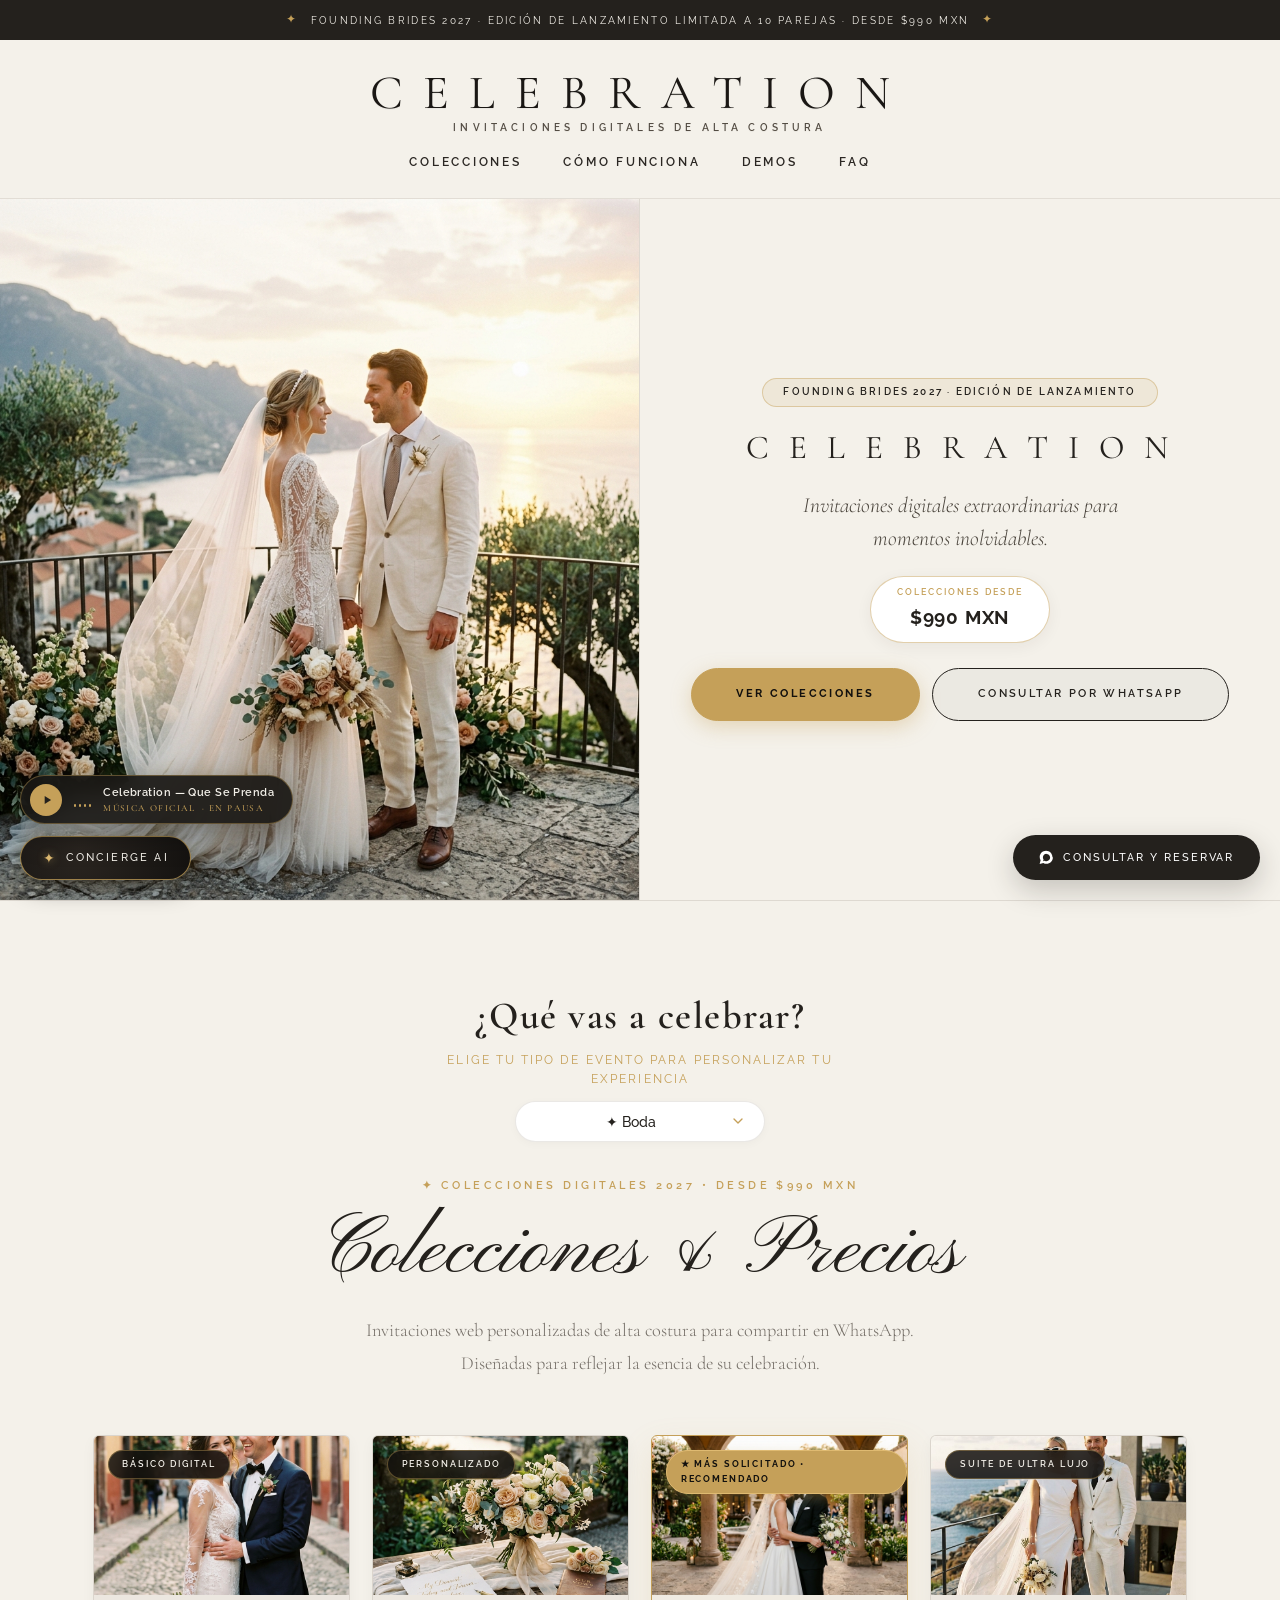
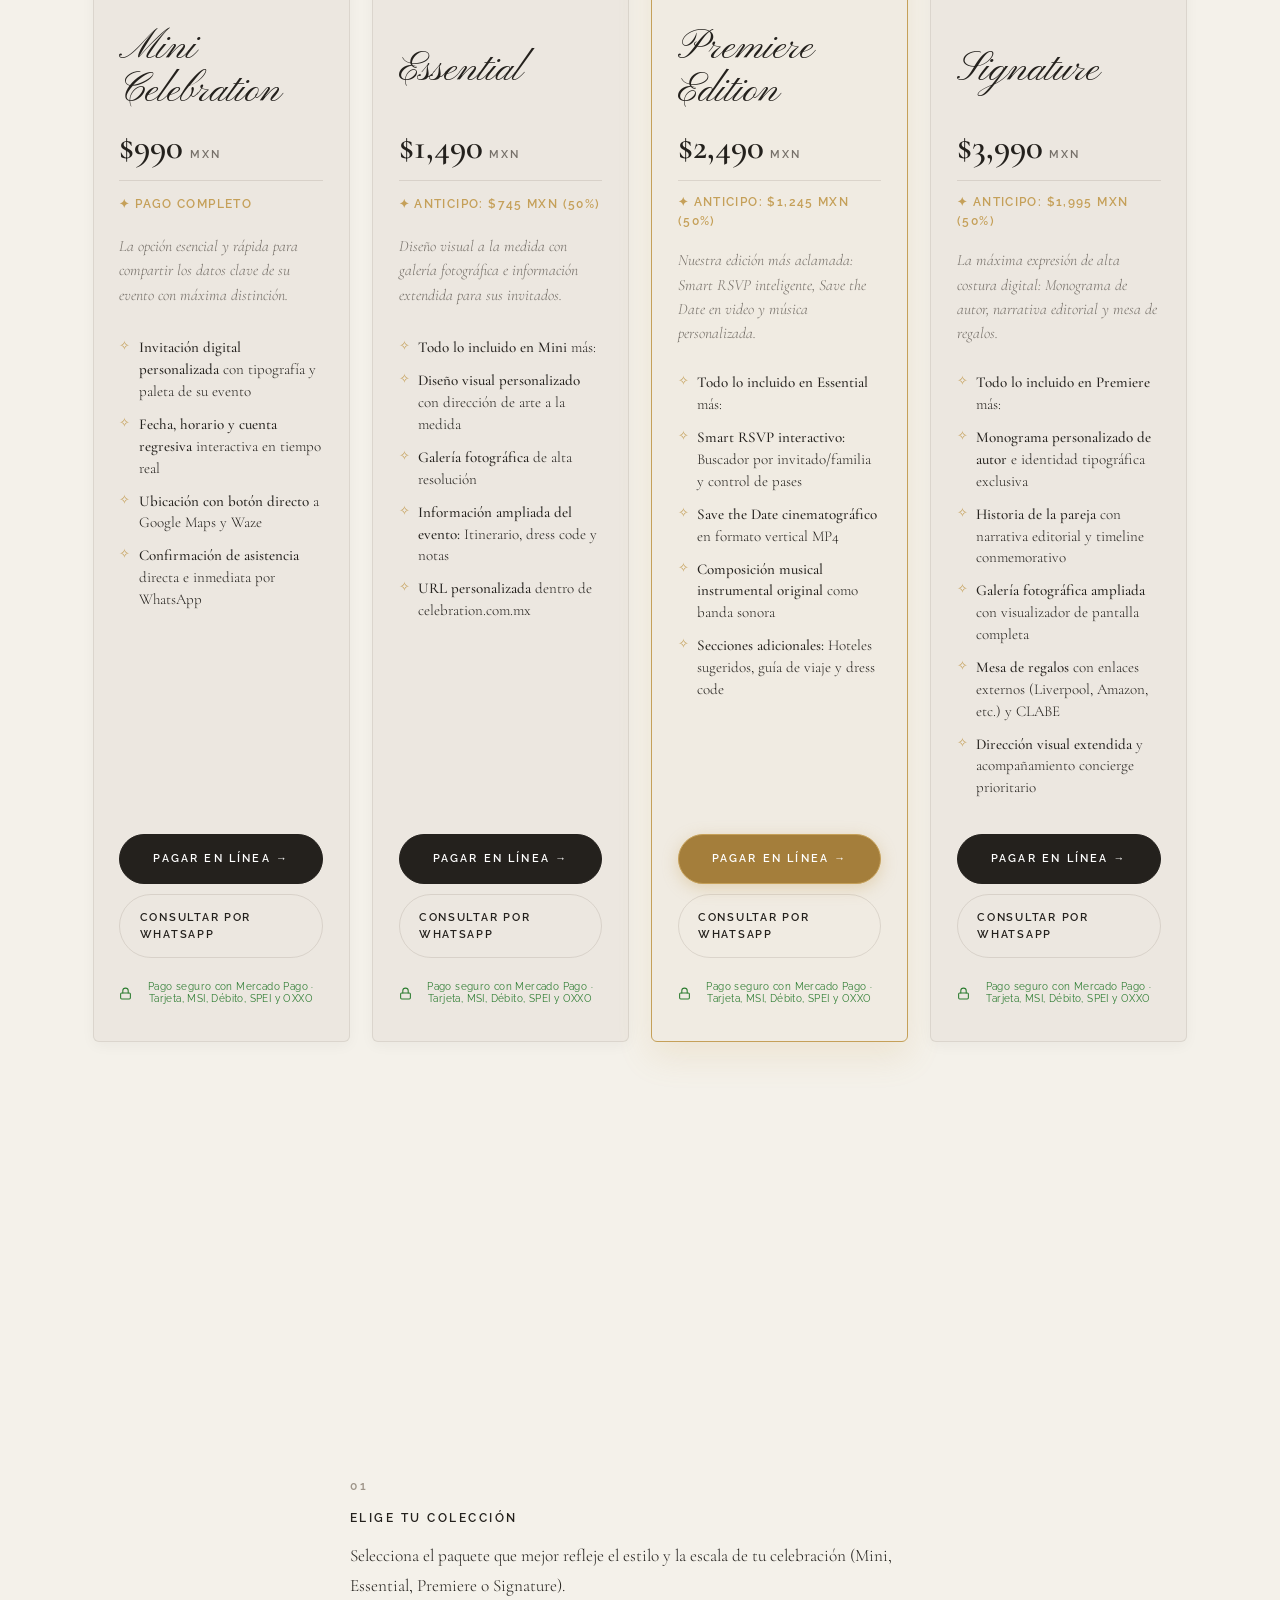
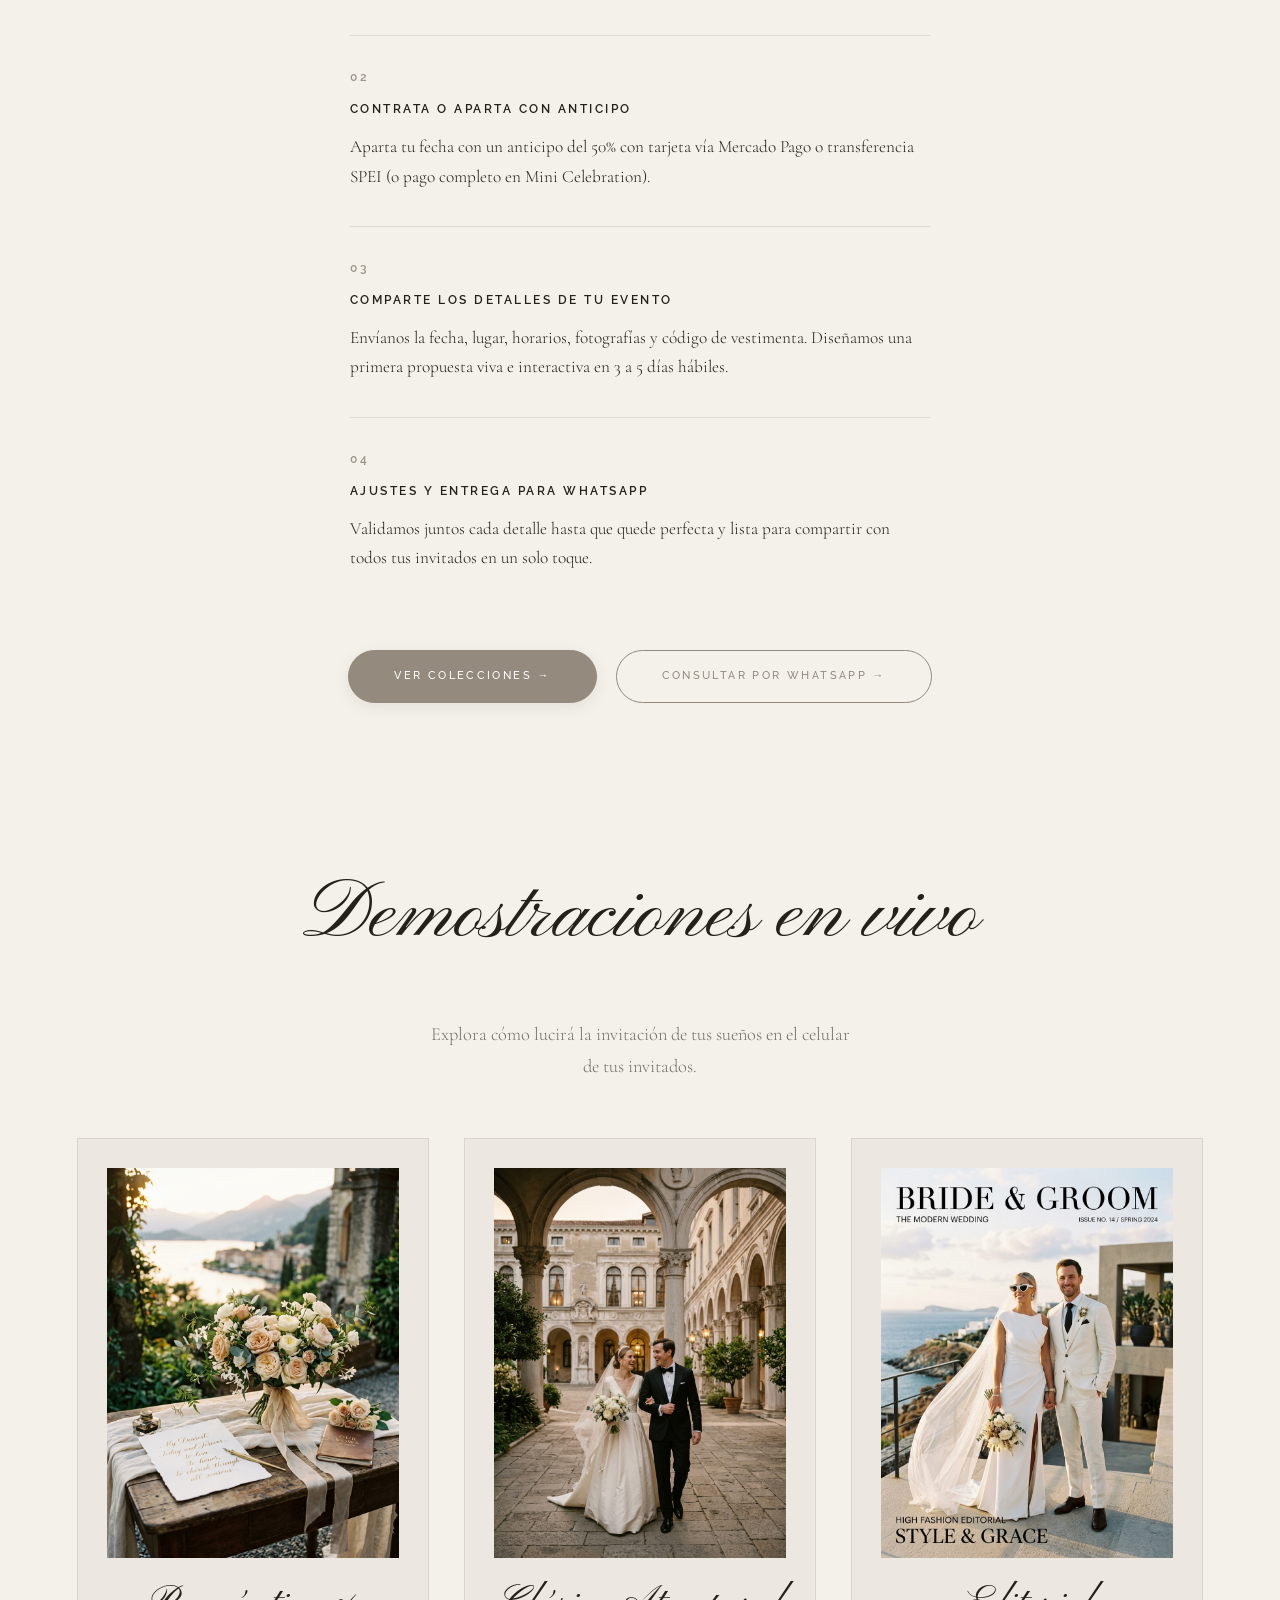
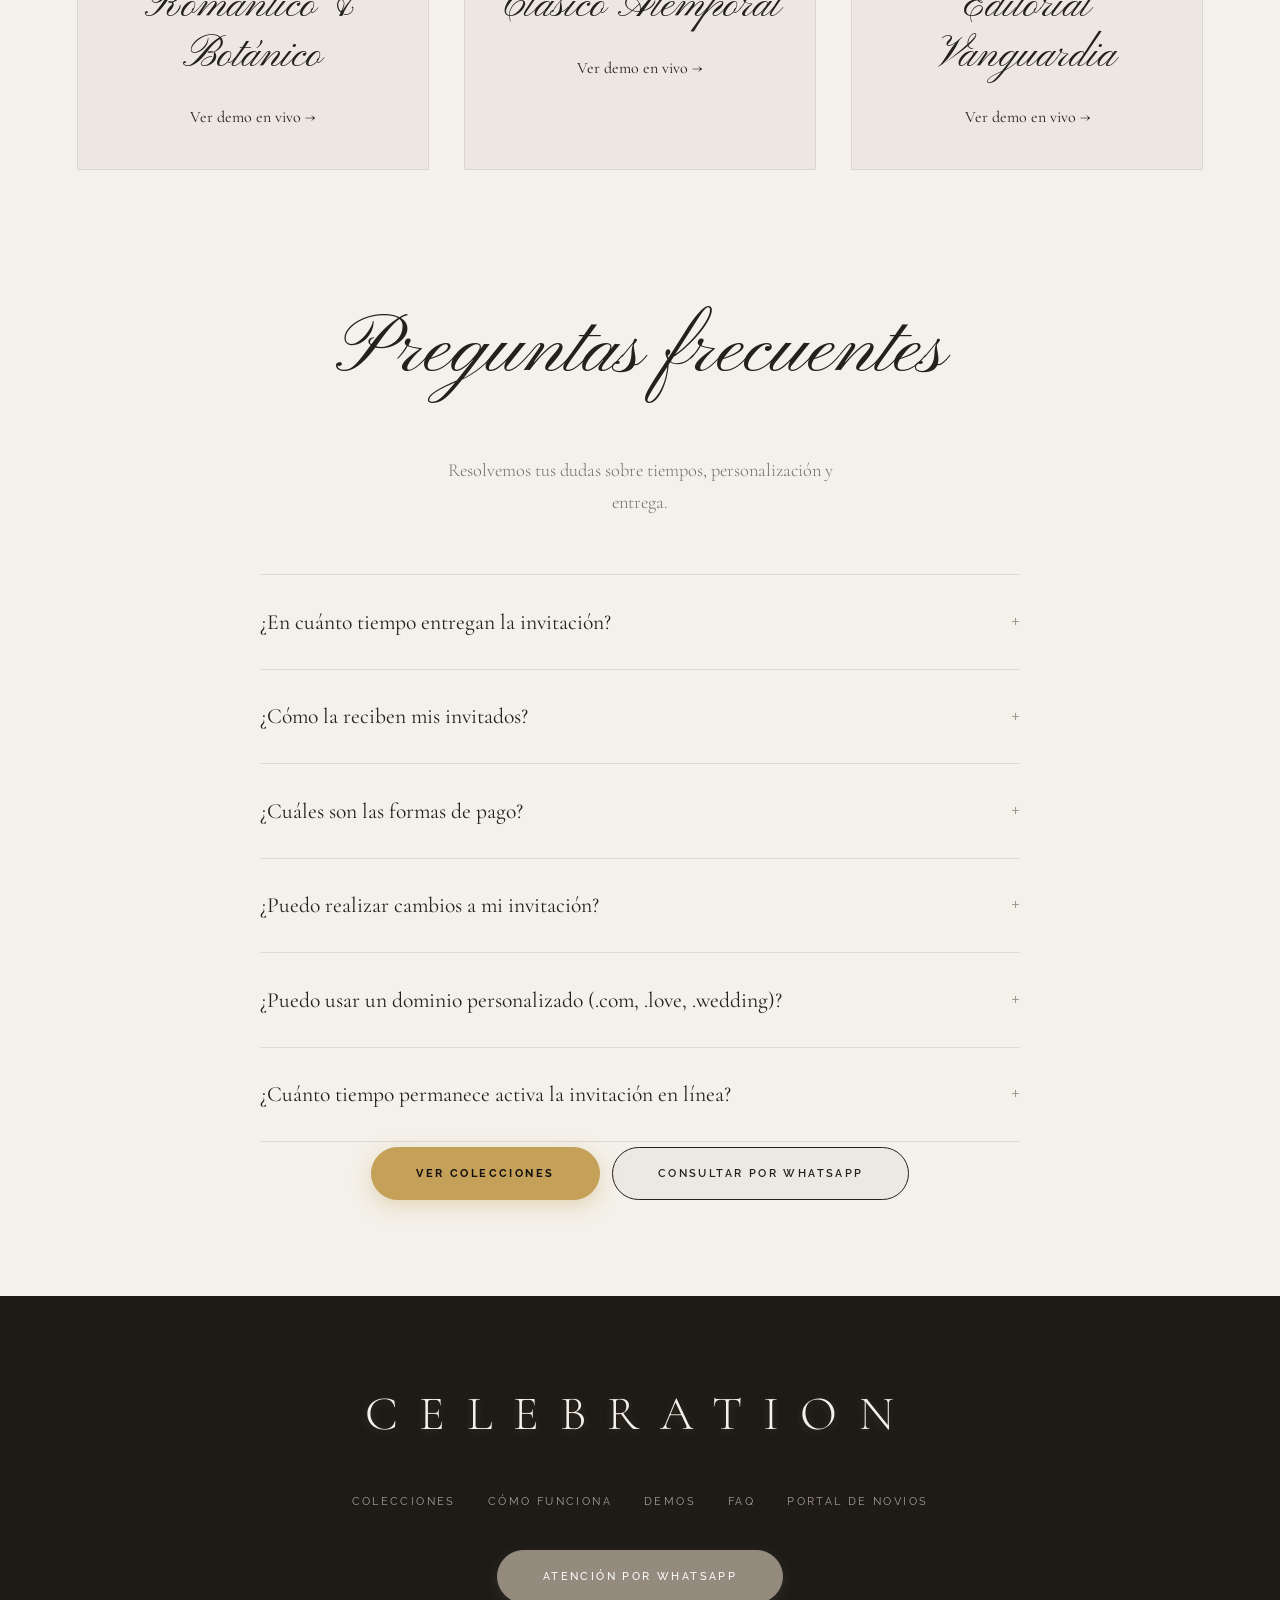
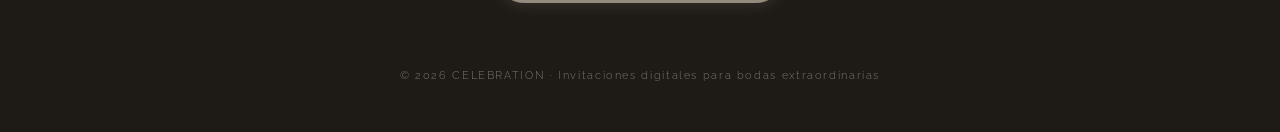
==== commit 1bef7daf: "fix(gtm): standardize official GTM container wrapper snippet across all pages for Tag Assistant" ====
--- a/index.html
+++ b/index.html
@@ -2,8 +2,12 @@
 <html lang="es-MX">
 <head>
   <meta charset="UTF-8">
-    <!-- Google Tag Manager -->
-  <script async src="https://www.googletagmanager.com/gtm.js?id=GTM-KD9P55XB"></script>
+  <!-- Google Tag Manager -->
+  <script>(function(w,d,s,l,i){w[l]=w[l]||[];w[l].push({'gtm.start':
+  new Date().getTime(),event:'gtm.js'});var f=d.getElementsByTagName(s)[0],
+  j=d.createElement(s),dl=l!='dataLayer'?'&l='+l:'';j.async=true;j.src=
+  'https://www.googletagmanager.com/gtm.js?id='+i+dl;f.parentNode.insertBefore(j,f);
+  })(window,document,'script','dataLayer','GTM-KD9P55XB');</script>
   <script>
     window.dataLayer = window.dataLayer || [];
     function gtag(){dataLayer.push(arguments);}
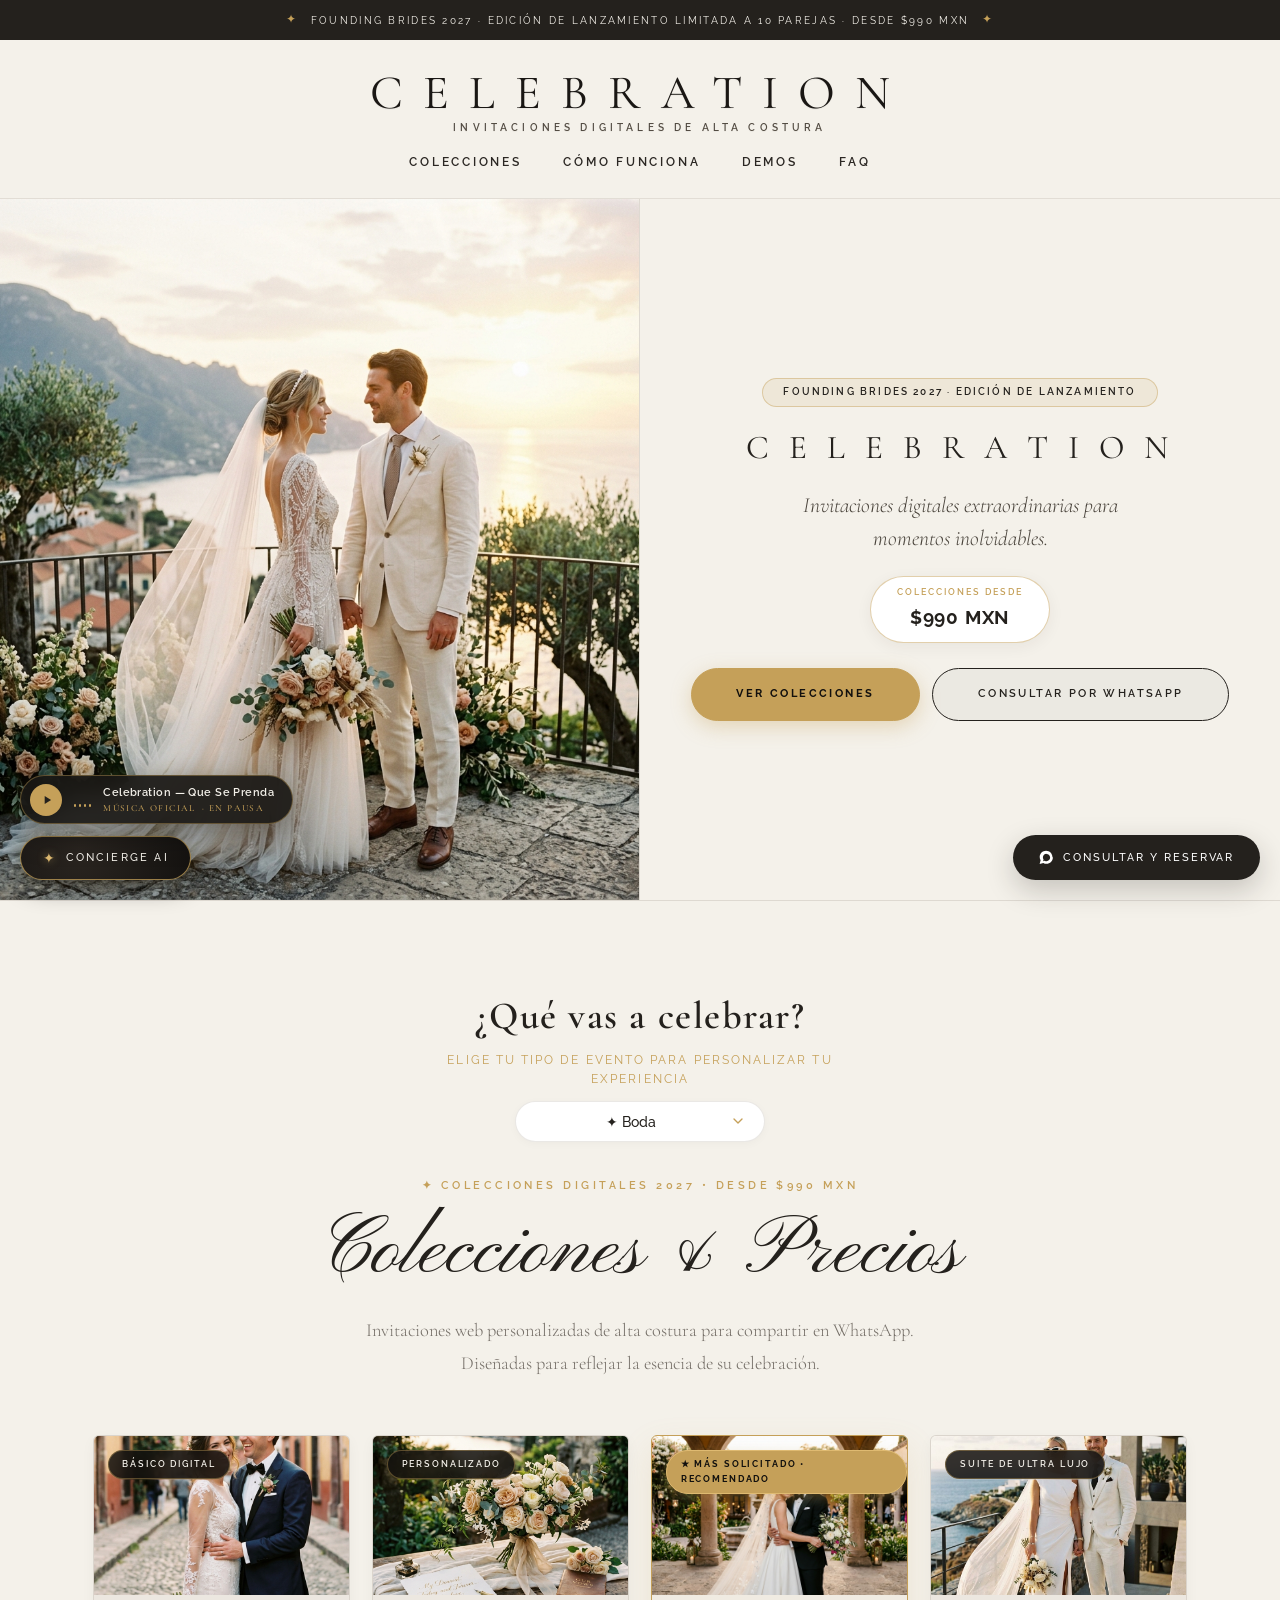
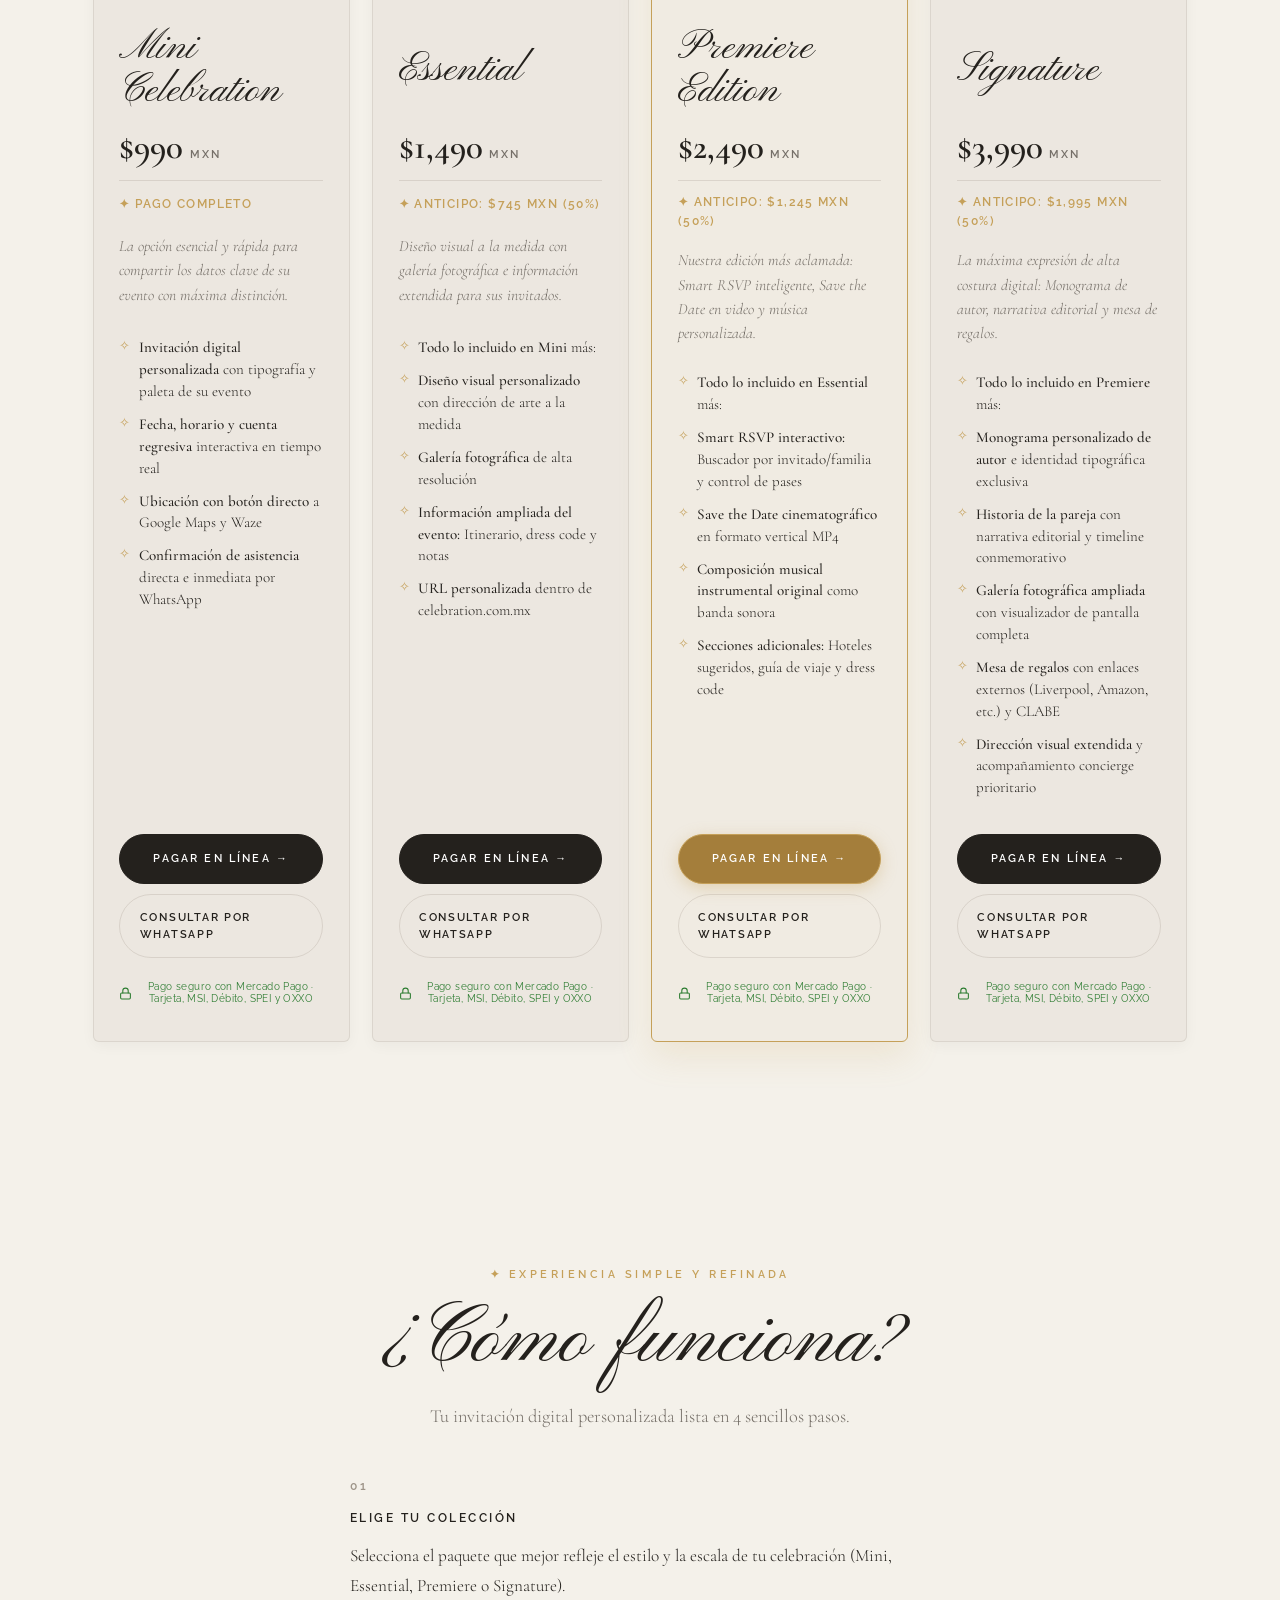
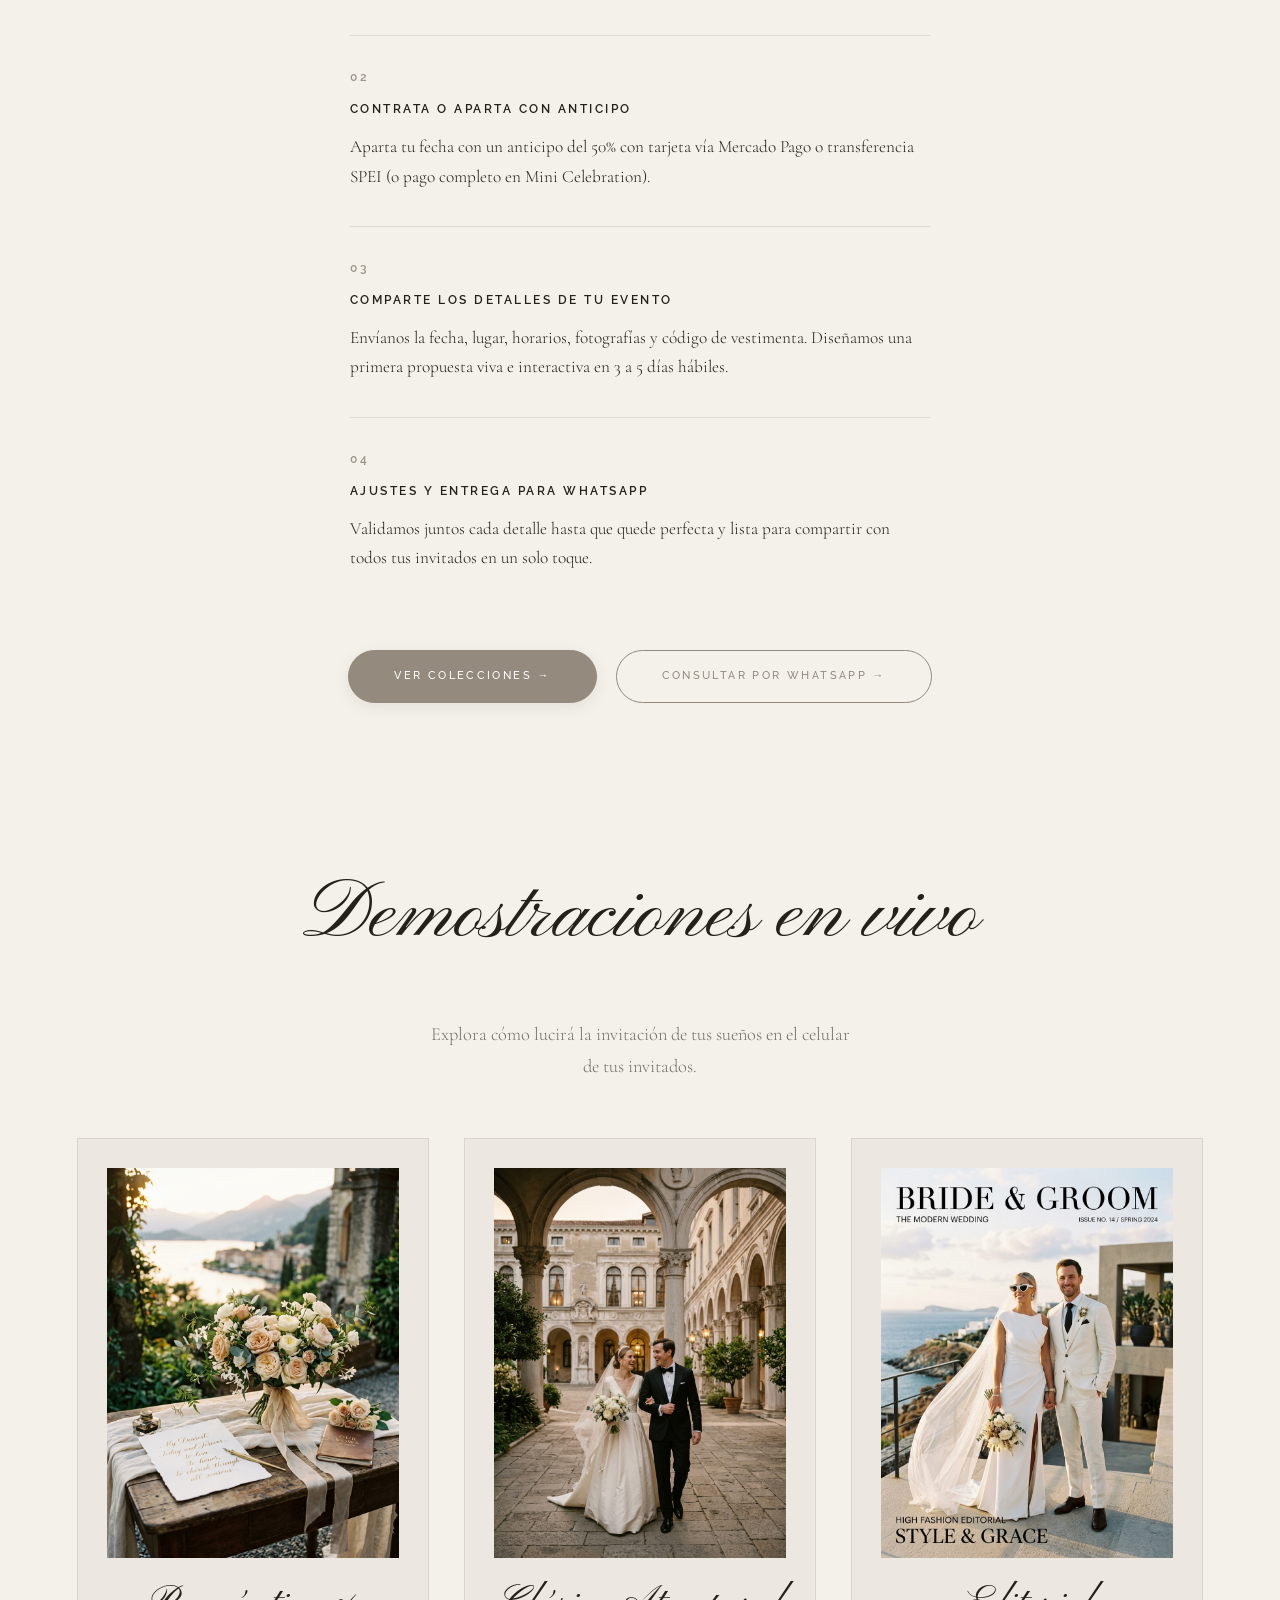
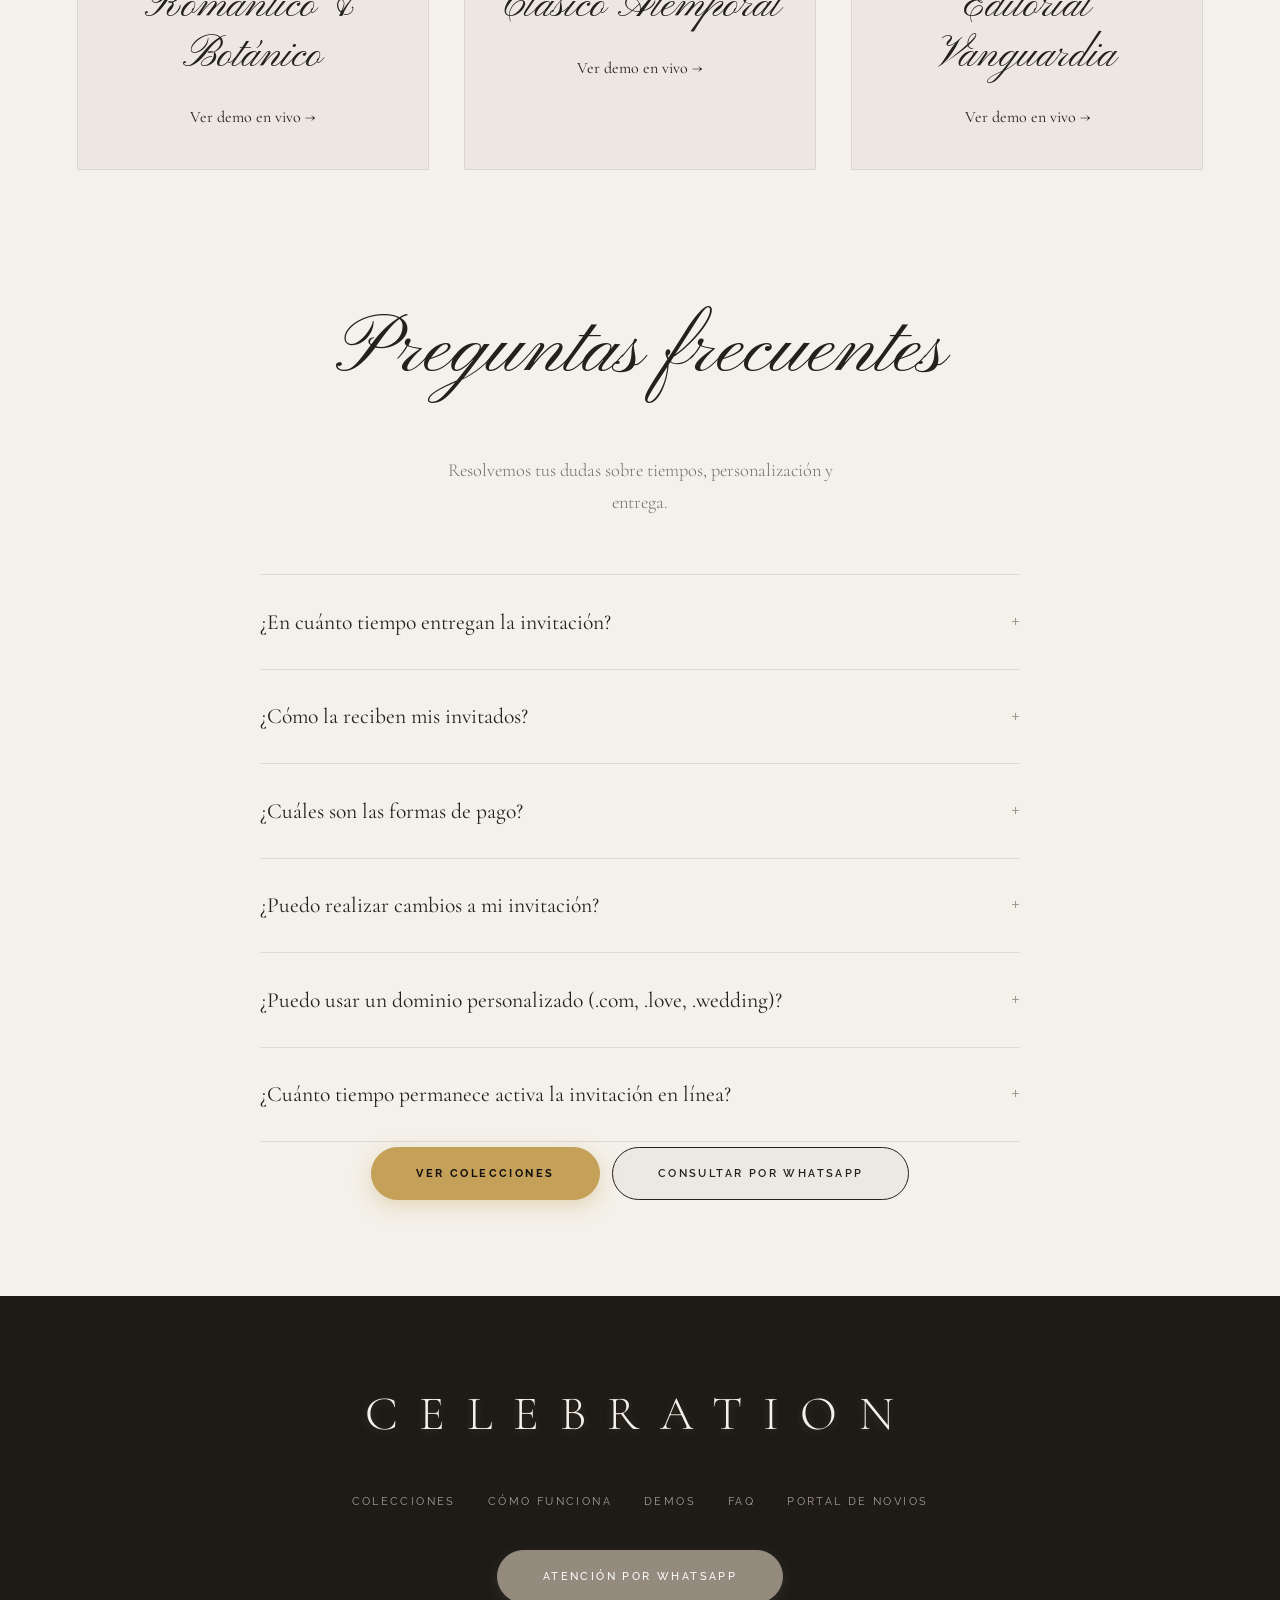
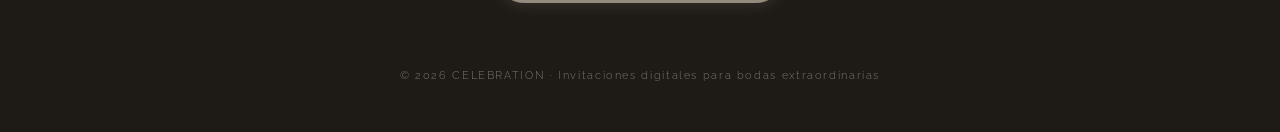
==== commit 6ffc09d3: "feat(gtag): integrate Google tag GT-KFGV3G35 across all pages with conversion and purchase events" ====
--- a/index.html
+++ b/index.html
@@ -8,12 +8,16 @@
   j=d.createElement(s),dl=l!='dataLayer'?'&l='+l:'';j.async=true;j.src=
   'https://www.googletagmanager.com/gtm.js?id='+i+dl;f.parentNode.insertBefore(j,f);
   })(window,document,'script','dataLayer','GTM-KD9P55XB');</script>
+  <!-- Google tag (gtag.js) GT-KFGV3G35 -->
+  <script async src="https://www.googletagmanager.com/gtm.js?id=GT-KFGV3G35"></script>
+  <script async src="https://www.googletagmanager.com/gtag/js?id=GT-KFGV3G35"></script>
   <script>
     window.dataLayer = window.dataLayer || [];
     function gtag(){dataLayer.push(arguments);}
     gtag('js', new Date());
+    gtag('config', 'GT-KFGV3G35');
   </script>
-  <!-- End Google Tag Manager -->
+  <!-- End Google Tag Manager & Google tag -->
 <meta name="viewport" content="width=device-width, initial-scale=1.0, viewport-fit=cover">
   <title>CELEBRATION — Invitaciones Digitales para Bodas 2027 · Desde $990 MXN</title>
   <meta name="description" content="Invitaciones digitales para bodas 2027 y sitios web personalizados en Monterrey y San Pedro. Smart RSVP, mapas interactivos y confirmación por WhatsApp desde $990 MXN.">
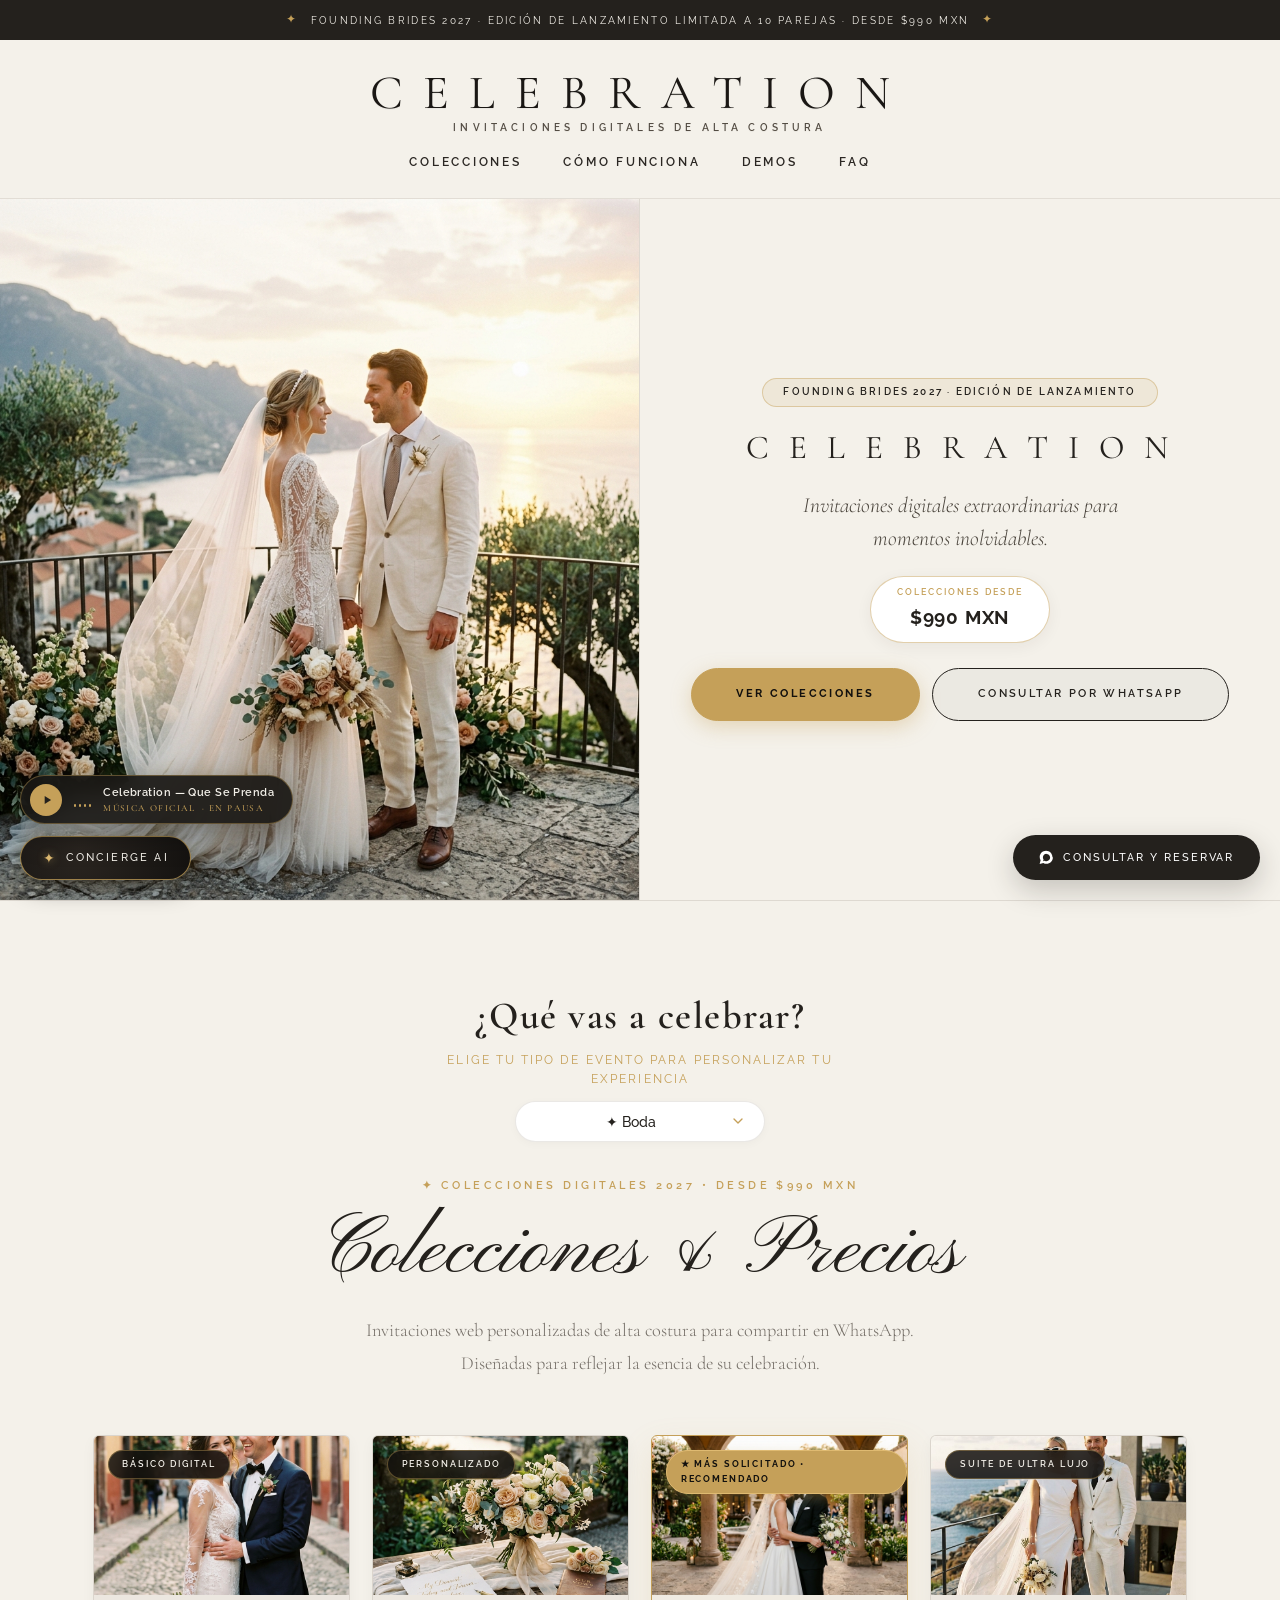
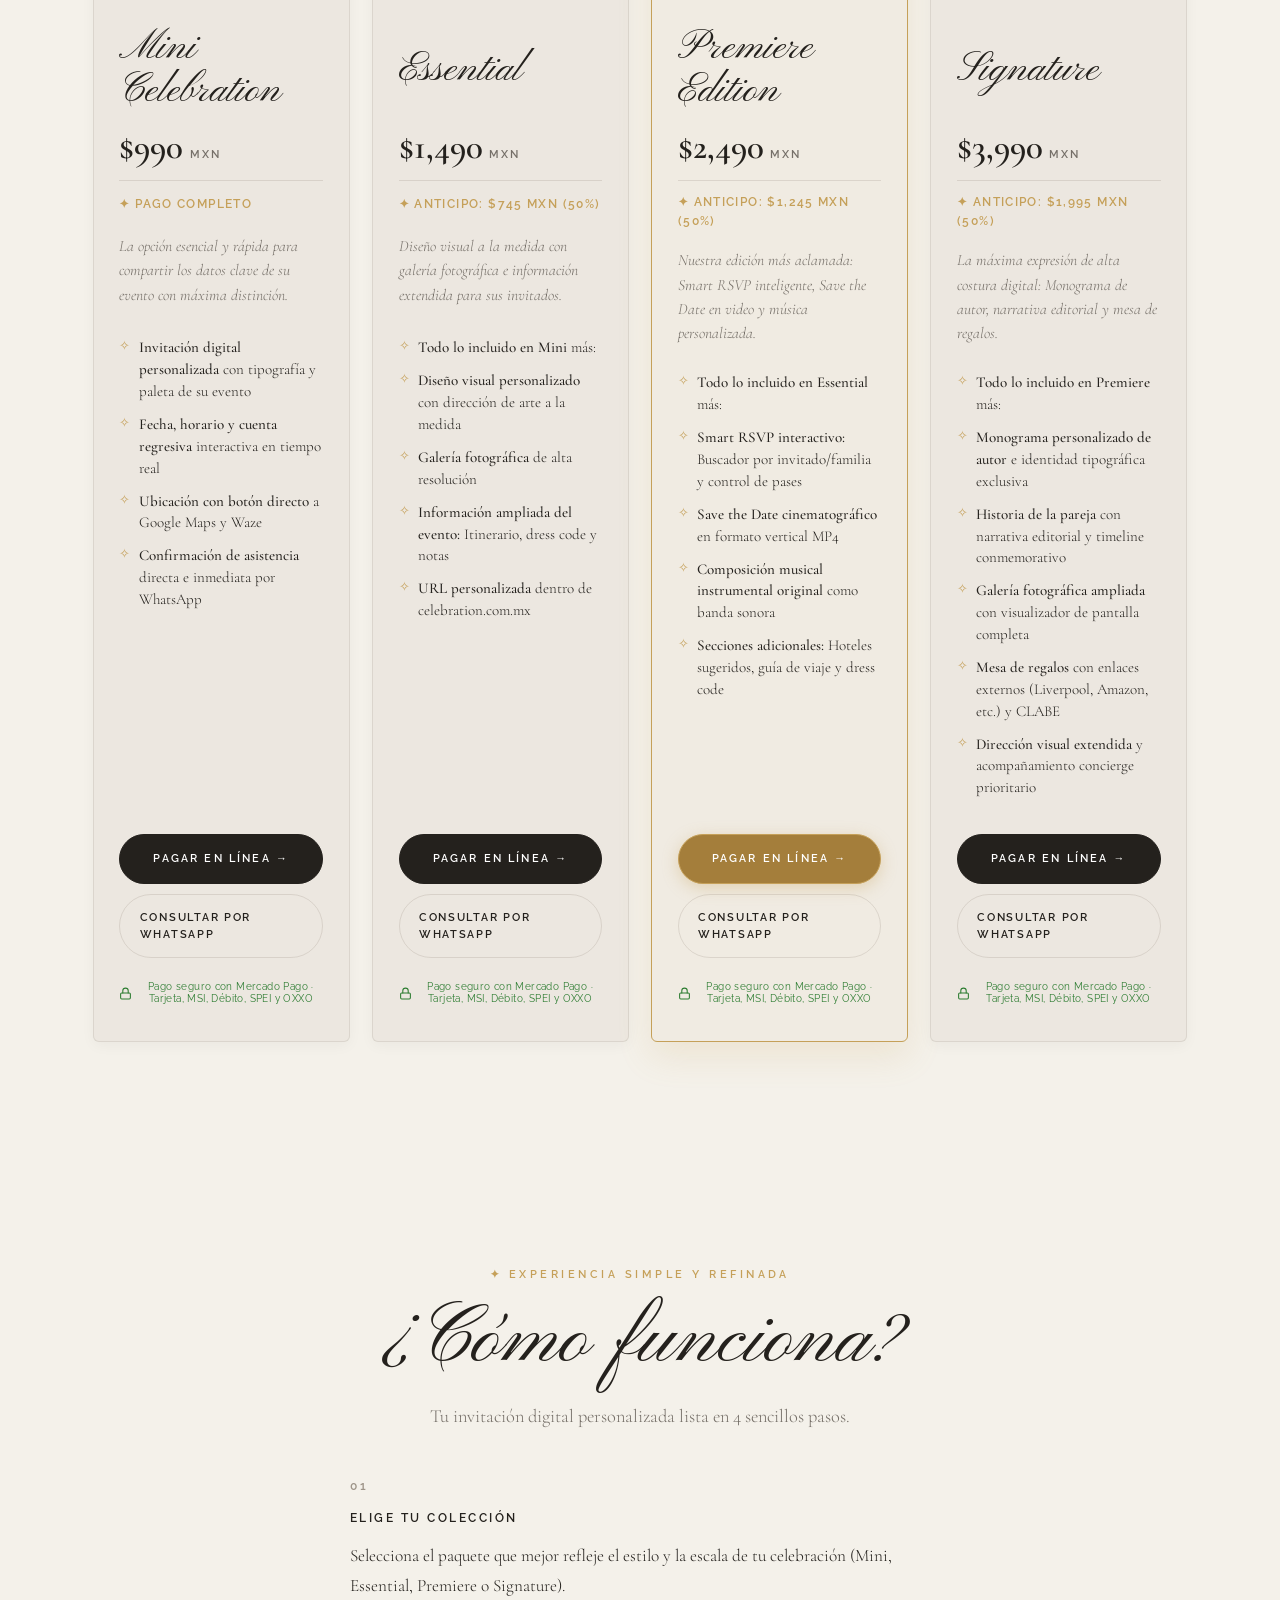
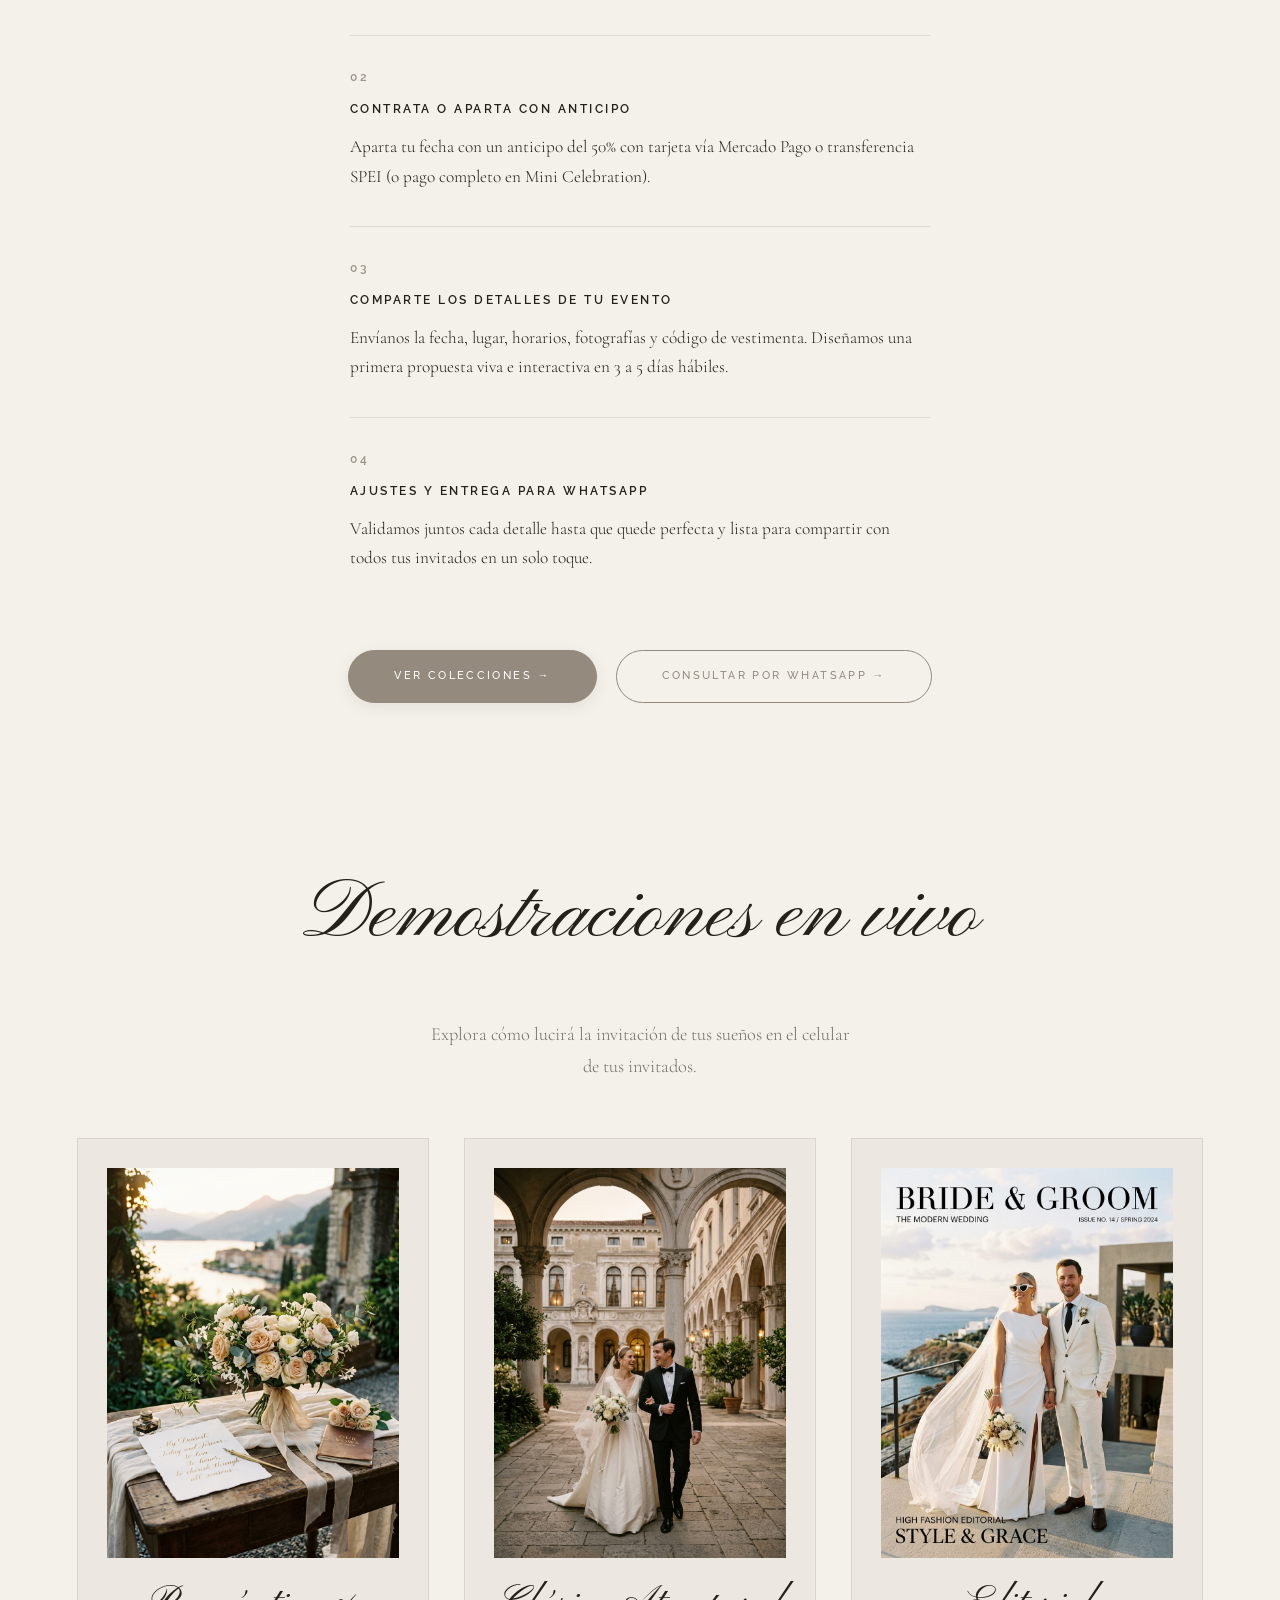
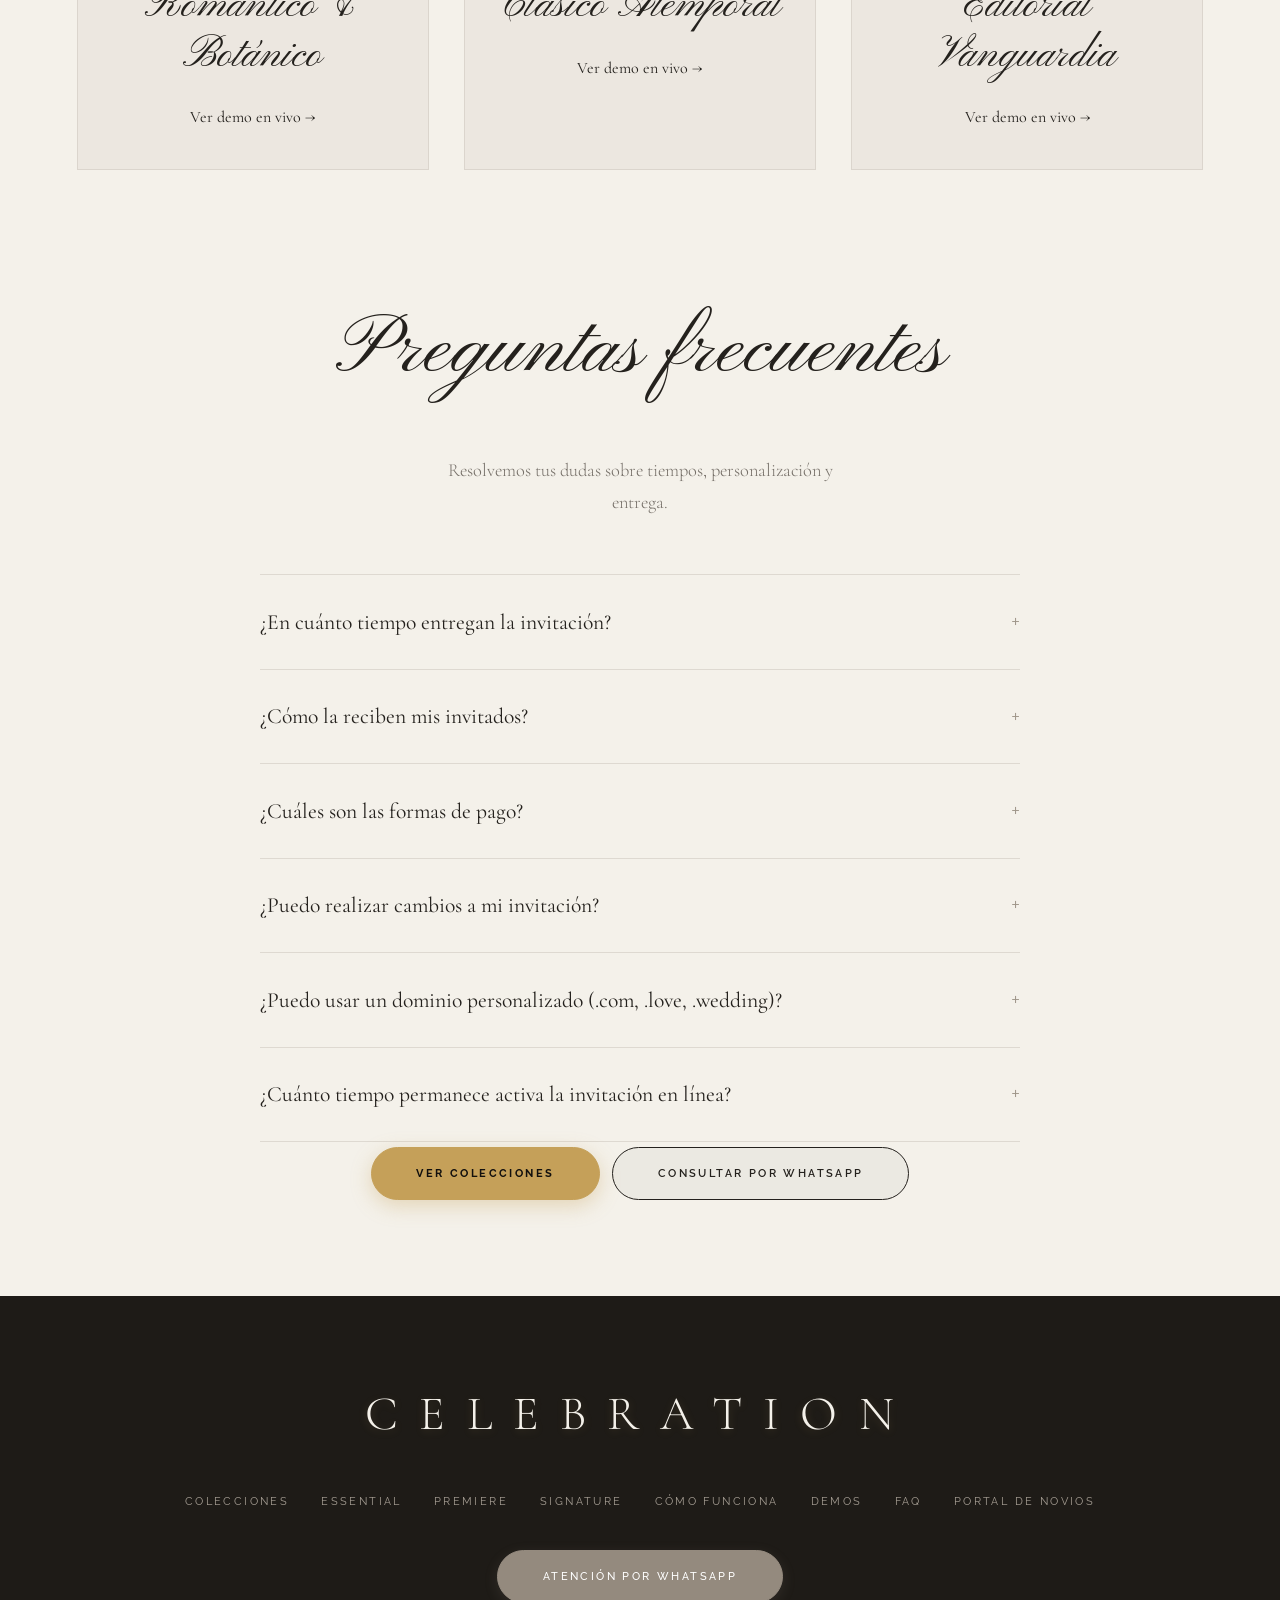
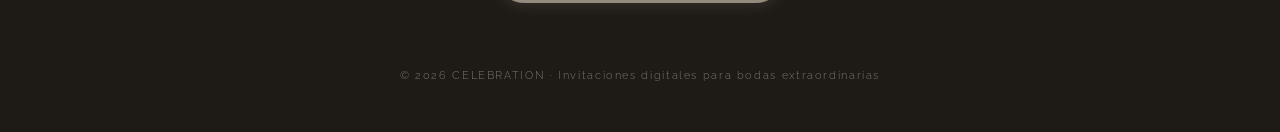
==== commit f20520f4: "feat(pages): launch dedicated landing pages for Essential and Premiere editions with updated sitemap" ====
--- a/index.html
+++ b/index.html
@@ -8,23 +8,15 @@
   j=d.createElement(s),dl=l!='dataLayer'?'&l='+l:'';j.async=true;j.src=
   'https://www.googletagmanager.com/gtm.js?id='+i+dl;f.parentNode.insertBefore(j,f);
   })(window,document,'script','dataLayer','GTM-KD9P55XB');</script>
-  <!-- Google tag (gtag.js) GT-KFGV3G35 -->
-  <script async src="https://www.googletagmanager.com/gtm.js?id=GT-KFGV3G35"></script>
-  <script async src="https://www.googletagmanager.com/gtag/js?id=GT-KFGV3G35"></script>
-  <script>
-    window.dataLayer = window.dataLayer || [];
-    function gtag(){dataLayer.push(arguments);}
-    gtag('js', new Date());
-    gtag('config', 'GT-KFGV3G35');
-  </script>
-  <!-- End Google Tag Manager & Google tag -->
+  <!-- End Google Tag Manager -->
 <meta name="viewport" content="width=device-width, initial-scale=1.0, viewport-fit=cover">
   <title>CELEBRATION — Invitaciones Digitales para Bodas 2027 · Desde $990 MXN</title>
   <meta name="description" content="Invitaciones digitales para bodas 2027 y sitios web personalizados en Monterrey y San Pedro. Smart RSVP, mapas interactivos y confirmación por WhatsApp desde $990 MXN.">
   <meta name="keywords" content="invitaciones digitales para bodas, invitaciones web personalizadas, invitaciones digitales Monterrey, invitaciones de boda 2027">
 
-  <!-- Canonical & Open Graph Metadata for Epic WhatsApp / Social Sharing -->
+  <!-- Canonical & Robots Metadata -->
   <link rel="canonical" href="https://thecelebration.com.mx/">
+  <meta name="robots" content="index, follow, max-image-preview:large">
   
   <meta property="og:site_name" content="CELEBRATION">
   <meta property="og:title" content="CELEBRATION — Invitaciones Digitales para Bodas 2027 · Desde $990 MXN">
@@ -475,6 +467,9 @@
     <div class="ft-logo">CELEBRATION</div>
     <nav class="ft-nav" aria-label="Navegación del sitio">
       <a href="#servicios">Colecciones</a>
+      <a href="essential.html">Essential</a>
+      <a href="premiere.html">Premiere</a>
+      <a href="signature.html">Signature</a>
       <a href="#proceso">Cómo funciona</a>
       <a href="#estilos">Demos</a>
       <a href="#faq">FAQ</a>
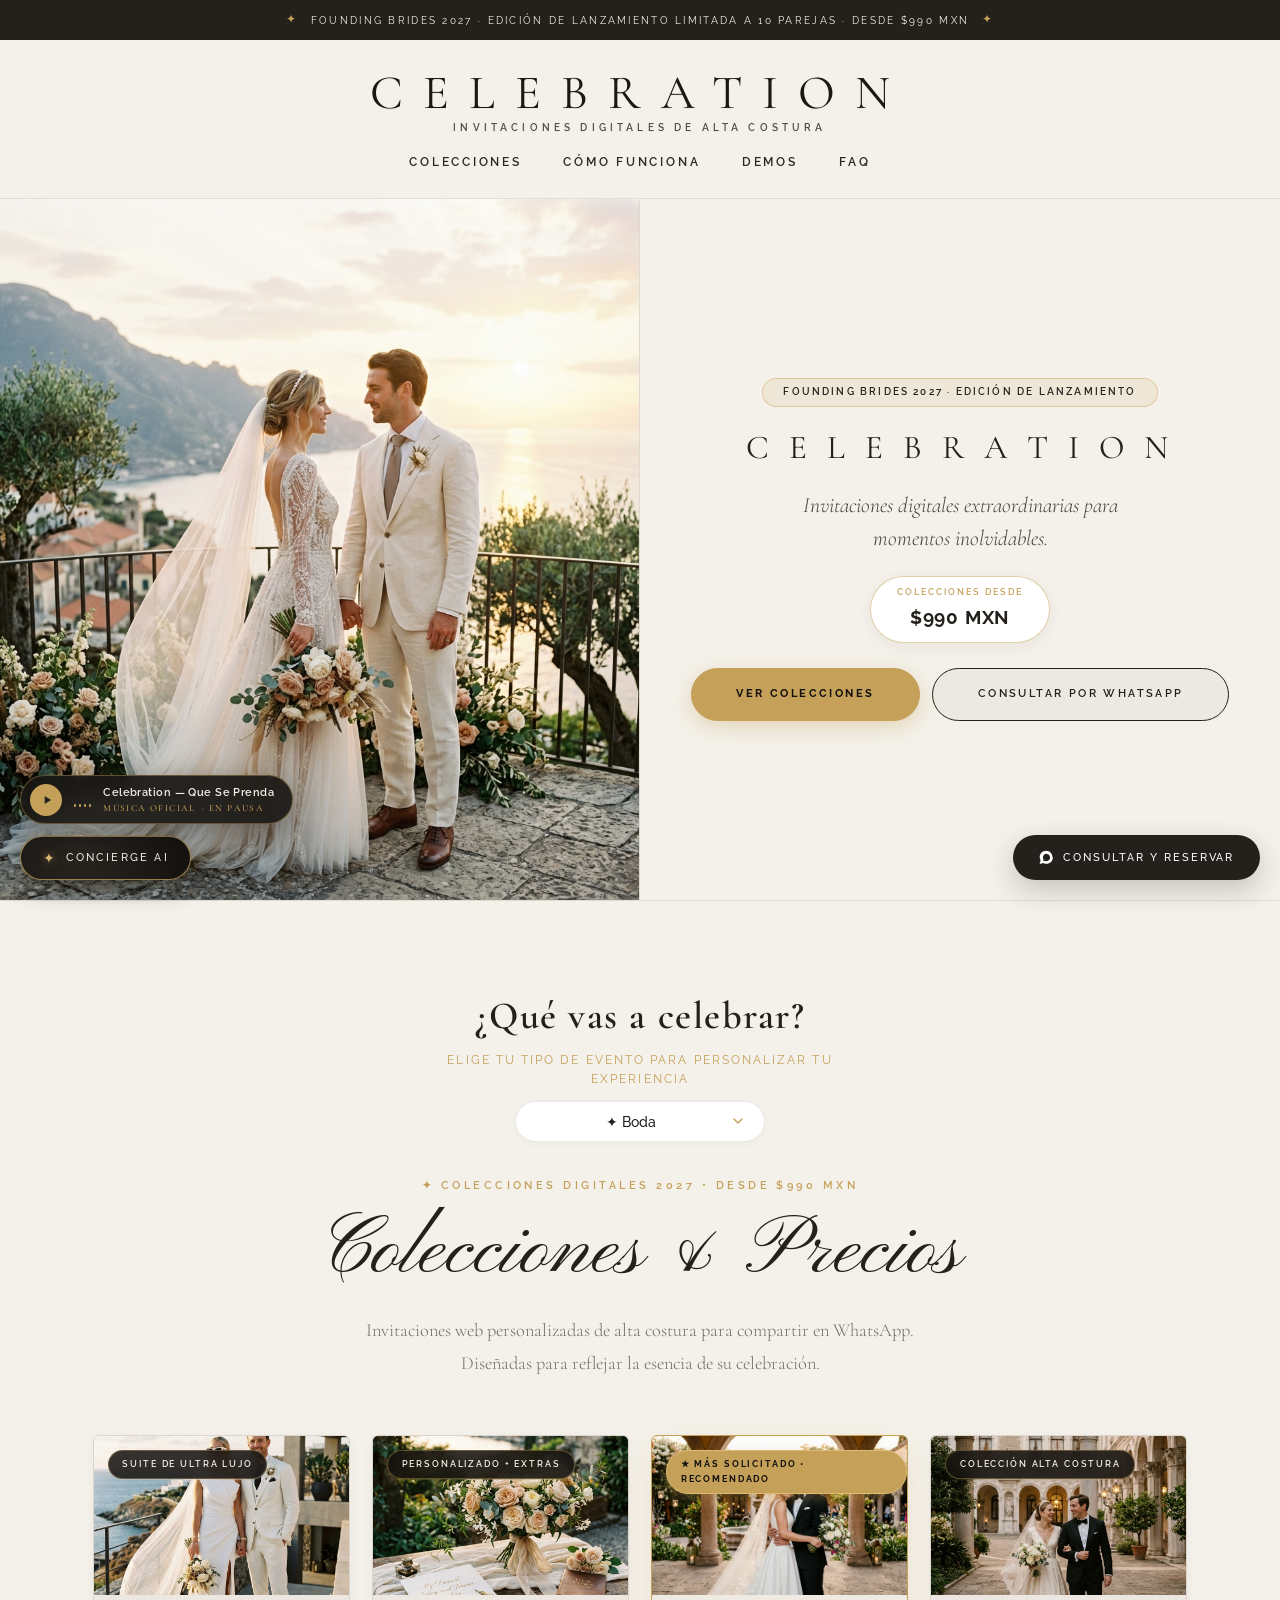
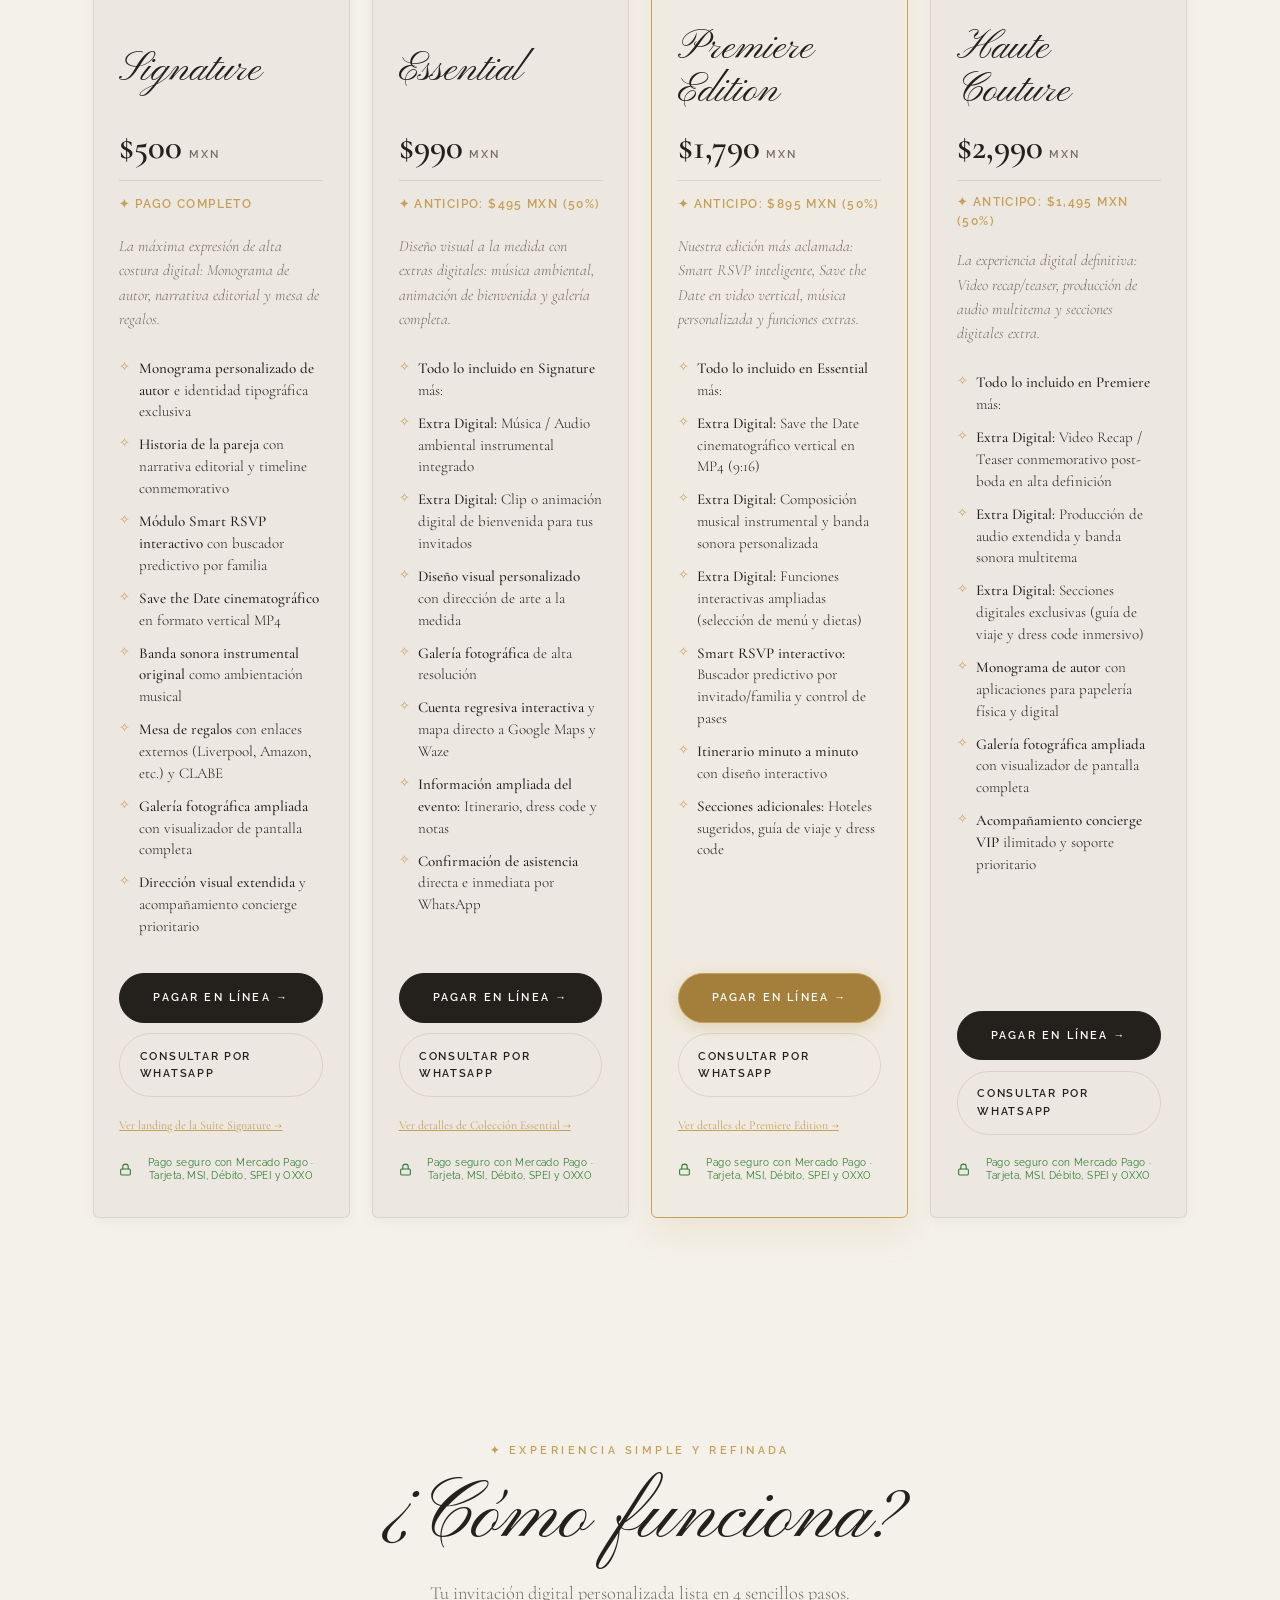
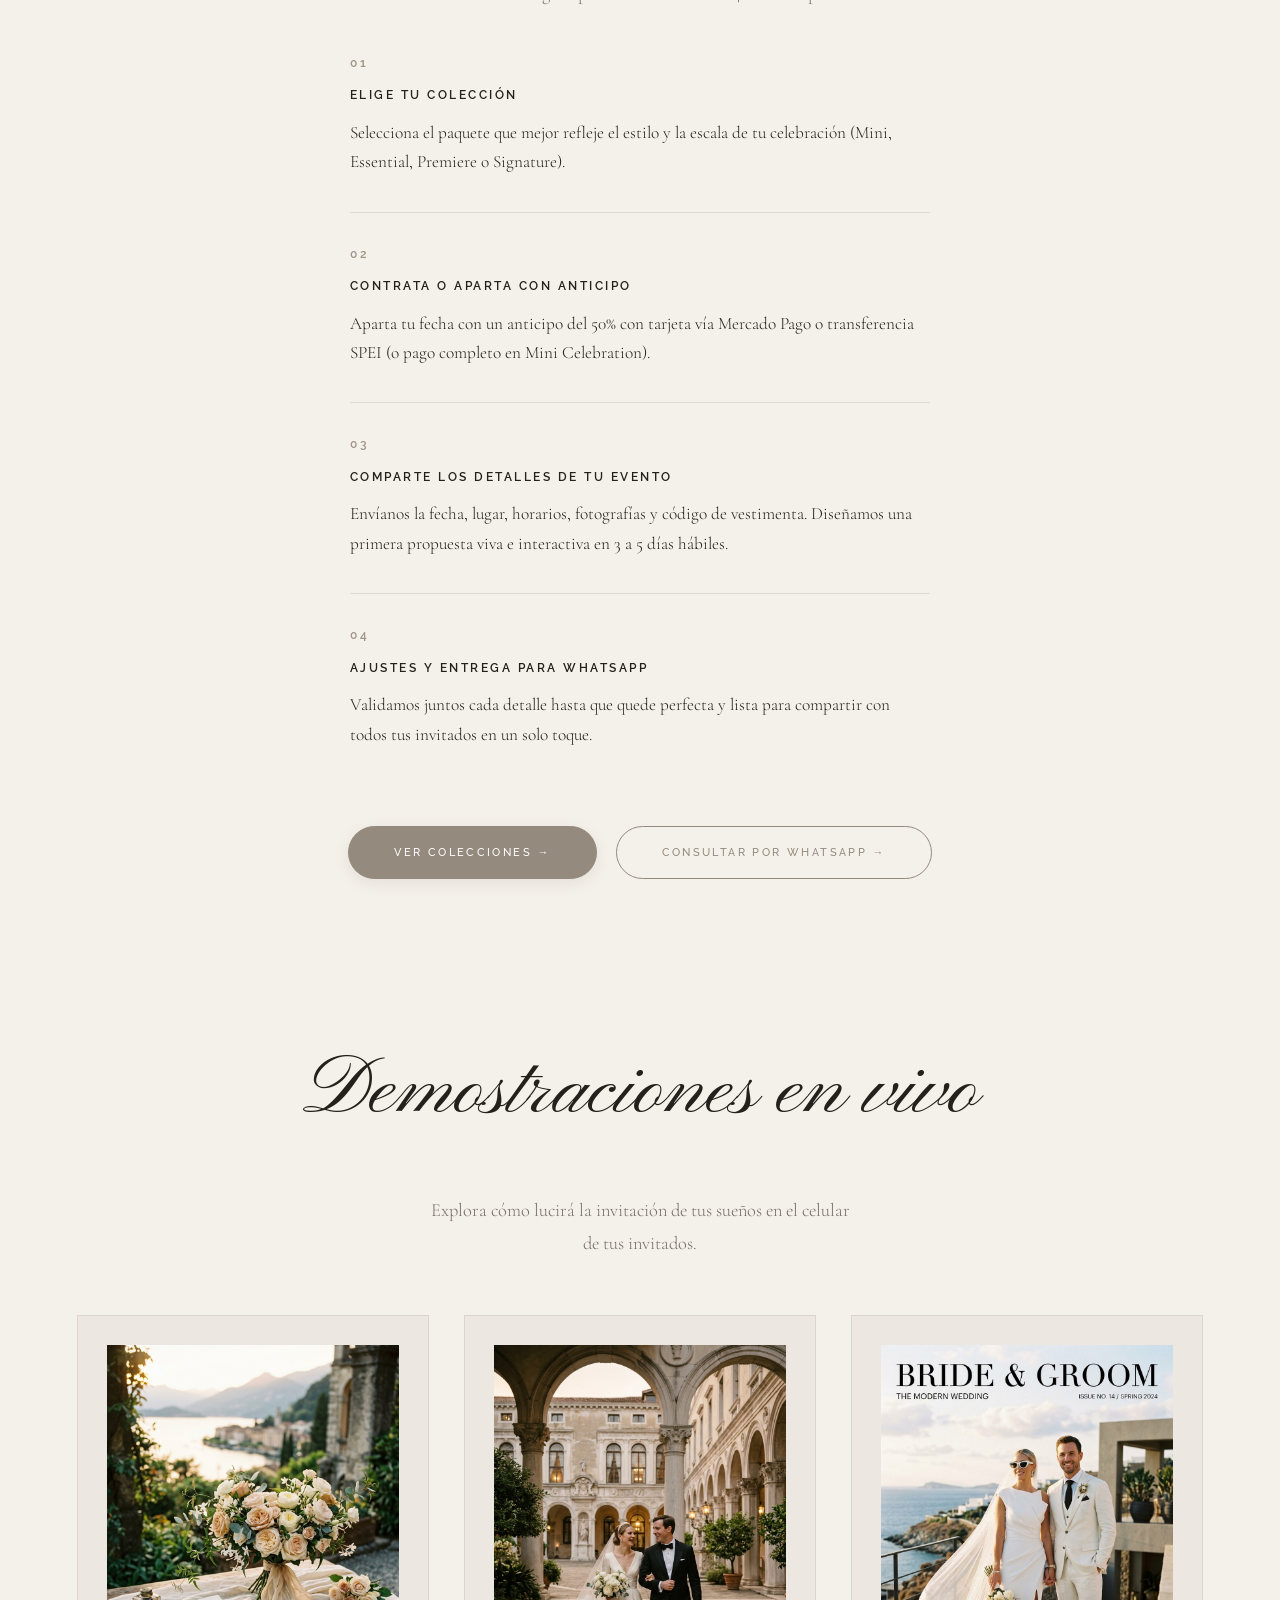
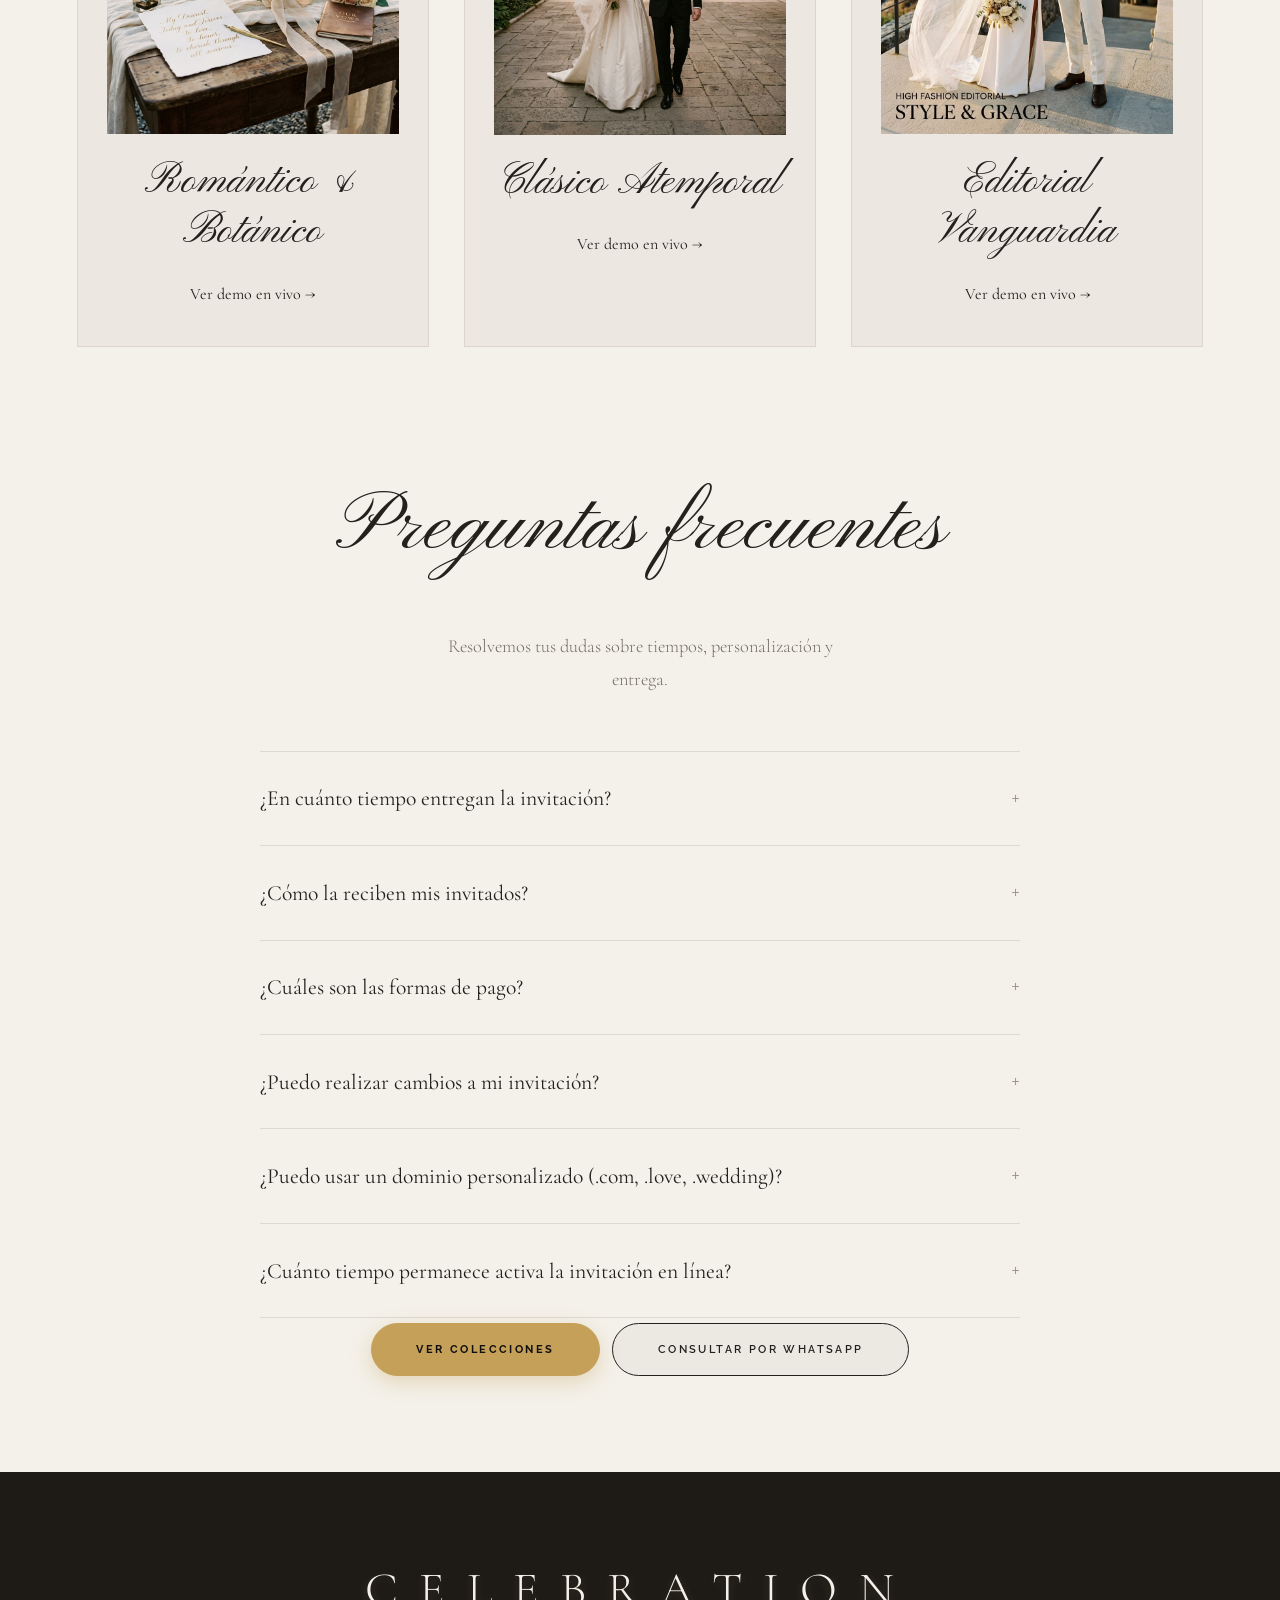
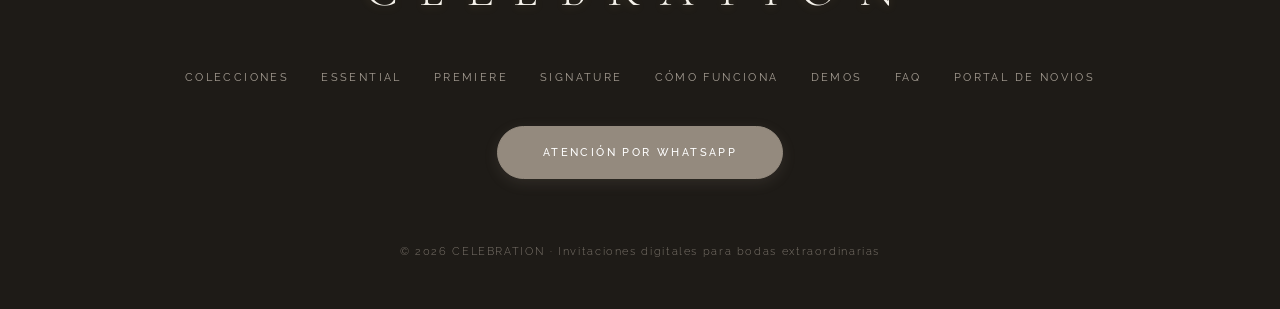
==== commit 2ace4be0: "feat(pricing): update packages hierarchy with Signature at  MXN and digital extras (CEL-44)" ====
--- a/index.html
+++ b/index.html
@@ -181,61 +181,70 @@
       </div>
 
       <div class="servicios-grid-4 plan-grid">
-        <!-- TIER 1: MINI CELEBRATION -->
-        <article class="srv-card plan-card rv d1" id="plan-mini">
-          <div class="srv-badge-tag">Básico Digital</div>
+        <!-- TIER 1: SIGNATURE ($500 MXN PAGO COMPLETO) -->
+        <article class="srv-card plan-card rv d1" id="plan-signature">
+          <div class="srv-badge-tag">Suite de Ultra Lujo</div>
           <div class="srv-img-box">
-            <img src="assets/images/mobile_couple_story.jpg" alt="Mini Celebration — Invitación Digital" class="srv-img" loading="lazy">
+            <img src="assets/images/estilo_editorial.jpg" alt="Colección Signature — CELEBRATION" class="srv-img" loading="lazy">
           </div>
           <div class="srv-body">
-            <h3 class="srv-title">Mini Celebration</h3>
+            <h3 class="srv-title">Signature</h3>
+            <div class="srv-price-box">
+              <span class="srv-price-curr">$500</span>
+              <span class="srv-price-unit">MXN</span>
+            </div>
+            <div class="srv-anticipo-meta">✦ Pago completo</div>
+            <p class="srv-lead">La máxima expresión de alta costura digital: Monograma de autor, narrativa editorial y mesa de regalos.</p>
+            <ul class="srv-features-list">
+              <li><strong>Monograma personalizado de autor</strong> e identidad tipográfica exclusiva</li>
+              <li><strong>Historia de la pareja</strong> con narrativa editorial y timeline conmemorativo</li>
+              <li><strong>Módulo Smart RSVP interactivo</strong> con buscador predictivo por familia</li>
+              <li><strong>Save the Date cinematográfico</strong> en formato vertical MP4</li>
+              <li><strong>Banda sonora instrumental original</strong> como ambientación musical</li>
+              <li><strong>Mesa de regalos</strong> con enlaces externos (Liverpool, Amazon, etc.) y CLABE</li>
+              <li><strong>Galería fotográfica ampliada</strong> con visualizador de pantalla completa</li>
+              <li><strong>Dirección visual extendida</strong> y acompañamiento concierge prioritario</li>
+            </ul>
+            <div class="srv-actions-group">
+              <a class="srv-btn-primary" href="checkout.html?pkg=signature&method=mp" data-contract="signature">Pagar en línea →</a>
+              <a class="srv-btn-ghost" href="https://wa.me/528121912778?text=Hola%2C%20quiero%20reservar%20el%20paquete%20Signature%20de%20%24500." data-plan-wa="signature" target="_blank" rel="noopener">Consultar por WhatsApp</a>
+              <a href="signature.html" class="srv-link-detail" style="display:inline-block; margin-top:8px; font-size:12px; color:#C5A059; text-decoration:underline;">Ver landing de la Suite Signature →</a>
+              <div class="srv-trust-badge" data-pay-note="signature">
+                <svg xmlns="http://www.w3.org/2000/svg" width="13" height="13" viewBox="0 0 24 24" fill="none" stroke="currentColor" stroke-width="2" stroke-linecap="round" stroke-linejoin="round" aria-hidden="true"><rect width="18" height="11" x="3" y="11" rx="2" ry="2"/><path d="M7 11V7a5 5 0 0 1 10 0v4"/></svg>
+                <span>Pago seguro con Mercado Pago (Tarjeta, MSI, Débito, SPEI y OXXO)</span>
+              </div>
+            </div>
+          </div>
+        </article>
+
+        <!-- TIER 2: ESSENTIAL ($990 MXN / $495 ANTICIPO) -->
+        <article class="srv-card plan-card rv d2" id="plan-essential">
+          <div class="srv-badge-tag">Personalizado + Extras</div>
+          <div class="srv-img-box">
+            <img src="assets/images/estilo_romantico.jpg" alt="Colección Essential — CELEBRATION" class="srv-img" loading="lazy">
+          </div>
+          <div class="srv-body">
+            <h3 class="srv-title">Essential</h3>
             <div class="srv-price-box">
               <span class="srv-price-curr">$990</span>
               <span class="srv-price-unit">MXN</span>
             </div>
-            <div class="srv-anticipo-meta">✦ Pago completo</div>
-            <p class="srv-lead">La opción esencial y rápida para compartir los datos clave de su evento con máxima distinción.</p>
+            <div class="srv-anticipo-meta">✦ Anticipo: $495 MXN (50%)</div>
+            <p class="srv-lead">Diseño visual a la medida con extras digitales: música ambiental, animación de bienvenida y galería completa.</p>
             <ul class="srv-features-list">
-              <li><strong>Invitación digital personalizada</strong> con tipografía y paleta de su evento</li>
-              <li><strong>Fecha, horario y cuenta regresiva</strong> interactiva en tiempo real</li>
-              <li><strong>Ubicación con botón directo</strong> a Google Maps y Waze</li>
+              <li><strong>Todo lo incluido en Signature</strong> más:</li>
+              <li><strong>Extra Digital:</strong> Música / Audio ambiental instrumental integrado</li>
+              <li><strong>Extra Digital:</strong> Clip o animación digital de bienvenida para tus invitados</li>
+              <li><strong>Diseño visual personalizado</strong> con dirección de arte a la medida</li>
+              <li><strong>Galería fotográfica</strong> de alta resolución</li>
+              <li><strong>Cuenta regresiva interactiva</strong> y mapa directo a Google Maps y Waze</li>
+              <li><strong>Información ampliada del evento:</strong> Itinerario, dress code y notas</li>
               <li><strong>Confirmación de asistencia</strong> directa e inmediata por WhatsApp</li>
             </ul>
             <div class="srv-actions-group">
-              <a class="srv-btn-primary" href="checkout.html?pkg=mini&method=mp" data-contract="mini">Pagar en línea →</a>
-              <a class="srv-btn-ghost" href="https://wa.me/528121912778?text=Hola%2C%20quiero%20informaci%C3%B3n%20de%20Mini%20Celebration%20de%20%24990." data-plan-wa="mini" target="_blank" rel="noopener">Consultar por WhatsApp</a>
-              <div class="srv-trust-badge" data-pay-note="mini">
-                <svg xmlns="http://www.w3.org/2000/svg" width="13" height="13" viewBox="0 0 24 24" fill="none" stroke="currentColor" stroke-width="2" stroke-linecap="round" stroke-linejoin="round" aria-hidden="true"><rect width="18" height="11" x="3" y="11" rx="2" ry="2"/><path d="M7 11V7a5 5 0 0 1 10 0v4"/></svg>
-                <span>Pago seguro con Mercado Pago (Tarjeta, MSI, Débito, SPEI y OXXO)</span>
-              </div>
-            </div>
-          </div>
-        </article>
-
-        <!-- TIER 2: ESSENTIAL -->
-        <article class="srv-card plan-card rv d2" id="plan-essential">
-          <div class="srv-badge-tag">Personalizado</div>
-          <div class="srv-img-box">
-            <img src="assets/images/estilo_romantico.jpg" alt="Colección Essential — CELEBRATION" class="srv-img" loading="lazy">
-          </div>
-          <div class="srv-body">
-            <h3 class="srv-title">Essential</h3>
-            <div class="srv-price-box">
-              <span class="srv-price-curr">$1,490</span>
-              <span class="srv-price-unit">MXN</span>
-            </div>
-            <div class="srv-anticipo-meta">✦ Anticipo: $745 MXN (50%)</div>
-            <p class="srv-lead">Diseño visual a la medida con galería fotográfica e información extendida para sus invitados.</p>
-            <ul class="srv-features-list">
-              <li><strong>Todo lo incluido en Mini</strong> más:</li>
-              <li><strong>Diseño visual personalizado</strong> con dirección de arte a la medida</li>
-              <li><strong>Galería fotográfica</strong> de alta resolución</li>
-              <li><strong>Información ampliada del evento:</strong> Itinerario, dress code y notas</li>
-              <li><strong>URL personalizada</strong> dentro de celebration.com.mx</li>
-            </ul>
-            <div class="srv-actions-group">
               <a class="srv-btn-primary" href="checkout.html?pkg=essential&method=mp" data-contract="essential">Pagar en línea →</a>
-              <a class="srv-btn-ghost" href="https://wa.me/528121912778?text=Hola%2C%20quiero%20reservar%20Essential%20de%20%241%2C490." data-plan-wa="essential" target="_blank" rel="noopener">Consultar por WhatsApp</a>
+              <a class="srv-btn-ghost" href="https://wa.me/528121912778?text=Hola%2C%20quiero%20reservar%20Essential%20de%20%24990." data-plan-wa="essential" target="_blank" rel="noopener">Consultar por WhatsApp</a>
+              <a href="essential.html" class="srv-link-detail" style="display:inline-block; margin-top:8px; font-size:12px; color:#C5A059; text-decoration:underline;">Ver detalles de Colección Essential →</a>
               <div class="srv-trust-badge" data-pay-note="essential">
                 <svg xmlns="http://www.w3.org/2000/svg" width="13" height="13" viewBox="0 0 24 24" fill="none" stroke="currentColor" stroke-width="2" stroke-linecap="round" stroke-linejoin="round" aria-hidden="true"><rect width="18" height="11" x="3" y="11" rx="2" ry="2"/><path d="M7 11V7a5 5 0 0 1 10 0v4"/></svg>
                 <span>Pago seguro con Mercado Pago (Tarjeta, MSI, Débito, SPEI y OXXO)</span>
@@ -244,7 +253,7 @@
           </div>
         </article>
 
-        <!-- TIER 3: PREMIERE EDITION (DESTACADO RECOMENDADO) -->
+        <!-- TIER 3: PREMIERE EDITION ($1,790 MXN / $895 ANTICIPO) (DESTACADO RECOMENDADO) -->
         <article class="srv-card srv-featured plan-card plan-card--featured rv d3" id="plan-premiere">
           <div class="srv-badge-tag featured">★ Más Solicitado • Recomendado</div>
           <div class="srv-img-box">
@@ -253,21 +262,24 @@
           <div class="srv-body">
             <h3 class="srv-title">Premiere Edition</h3>
             <div class="srv-price-box">
-              <span class="srv-price-curr">$2,490</span>
+              <span class="srv-price-curr">$1,790</span>
               <span class="srv-price-unit">MXN</span>
             </div>
-            <div class="srv-anticipo-meta">✦ Anticipo: $1,245 MXN (50%)</div>
-            <p class="srv-lead">Nuestra edición más aclamada: Smart RSVP inteligente, Save the Date en video y música personalizada.</p>
+            <div class="srv-anticipo-meta">✦ Anticipo: $895 MXN (50%)</div>
+            <p class="srv-lead">Nuestra edición más aclamada: Smart RSVP inteligente, Save the Date en video vertical, música personalizada y funciones extras.</p>
             <ul class="srv-features-list">
               <li><strong>Todo lo incluido en Essential</strong> más:</li>
-              <li><strong>Smart RSVP interactivo:</strong> Buscador por invitado/familia y control de pases</li>
-              <li><strong>Save the Date cinematográfico</strong> en formato vertical MP4</li>
-              <li><strong>Composición musical instrumental original</strong> como banda sonora</li>
+              <li><strong>Extra Digital:</strong> Save the Date cinematográfico vertical en MP4 (9:16)</li>
+              <li><strong>Extra Digital:</strong> Composición musical instrumental y banda sonora personalizada</li>
+              <li><strong>Extra Digital:</strong> Funciones interactivas ampliadas (selección de menú y dietas)</li>
+              <li><strong>Smart RSVP interactivo:</strong> Buscador predictivo por invitado/familia y control de pases</li>
+              <li><strong>Itinerario minuto a minuto</strong> con diseño interactivo</li>
               <li><strong>Secciones adicionales:</strong> Hoteles sugeridos, guía de viaje y dress code</li>
             </ul>
             <div class="srv-actions-group">
               <a class="srv-btn-primary srv-btn-featured" href="checkout.html?pkg=premiere&method=mp" data-contract="premiere">Pagar en línea →</a>
-              <a class="srv-btn-ghost" href="https://wa.me/528121912778?text=Hola%2C%20quiero%20reservar%20Premiere%20Edition%20de%20%242%2C490." data-plan-wa="premiere" target="_blank" rel="noopener">Consultar por WhatsApp</a>
+              <a class="srv-btn-ghost" href="https://wa.me/528121912778?text=Hola%2C%20quiero%20reservar%20Premiere%20Edition%20de%20%241%2C790." data-plan-wa="premiere" target="_blank" rel="noopener">Consultar por WhatsApp</a>
+              <a href="premiere.html" class="srv-link-detail" style="display:inline-block; margin-top:8px; font-size:12px; color:#C5A059; text-decoration:underline;">Ver detalles de Premiere Edition →</a>
               <div class="srv-trust-badge" data-pay-note="premiere">
                 <svg xmlns="http://www.w3.org/2000/svg" width="13" height="13" viewBox="0 0 24 24" fill="none" stroke="currentColor" stroke-width="2" stroke-linecap="round" stroke-linejoin="round" aria-hidden="true"><rect width="18" height="11" x="3" y="11" rx="2" ry="2"/><path d="M7 11V7a5 5 0 0 1 10 0v4"/></svg>
                 <span>Pago seguro con Mercado Pago (Tarjeta, MSI, Débito, SPEI y OXXO)</span>
@@ -276,38 +288,40 @@
           </div>
         </article>
 
-        <!-- TIER 4: SIGNATURE -->
-        <article class="srv-card plan-card rv d4" id="plan-signature">
-          <div class="srv-badge-tag">Suite de Ultra Lujo</div>
+        <!-- TIER 4: HAUTE COUTURE ($2,990 MXN / $1,495 ANTICIPO) -->
+        <article class="srv-card plan-card rv d4" id="plan-couture">
+          <div class="srv-badge-tag">Colección Alta Costura</div>
           <div class="srv-img-box">
-            <img src="assets/images/estilo_editorial.jpg" alt="Colección Signature — CELEBRATION" class="srv-img" loading="lazy">
+            <img src="assets/images/estilo_clasico.jpg" alt="Haute Couture — CELEBRATION" class="srv-img" loading="lazy">
           </div>
           <div class="srv-body">
-            <h3 class="srv-title">Signature</h3>
+            <h3 class="srv-title">Haute Couture</h3>
             <div class="srv-price-box">
-              <span class="srv-price-curr">$3,990</span>
+              <span class="srv-price-curr">$2,990</span>
               <span class="srv-price-unit">MXN</span>
             </div>
-            <div class="srv-anticipo-meta">✦ Anticipo: $1,995 MXN (50%)</div>
-            <p class="srv-lead">La máxima expresión de alta costura digital: Monograma de autor, narrativa editorial y mesa de regalos.</p>
+            <div class="srv-anticipo-meta">✦ Anticipo: $1,495 MXN (50%)</div>
+            <p class="srv-lead">La experiencia digital definitiva: Video recap/teaser, producción de audio multitema y secciones digitales extra.</p>
             <ul class="srv-features-list">
               <li><strong>Todo lo incluido en Premiere</strong> más:</li>
-              <li><strong>Monograma personalizado de autor</strong> e identidad tipográfica exclusiva</li>
-              <li><strong>Historia de la pareja</strong> con narrativa editorial y timeline conmemorativo</li>
+              <li><strong>Extra Digital:</strong> Video Recap / Teaser conmemorativo post-boda en alta definición</li>
+              <li><strong>Extra Digital:</strong> Producción de audio extendida y banda sonora multitema</li>
+              <li><strong>Extra Digital:</strong> Secciones digitales exclusivas (guía de viaje y dress code inmersivo)</li>
+              <li><strong>Monograma de autor</strong> con aplicaciones para papelería física y digital</li>
               <li><strong>Galería fotográfica ampliada</strong> con visualizador de pantalla completa</li>
-              <li><strong>Mesa de regalos</strong> con enlaces externos (Liverpool, Amazon, etc.) y CLABE</li>
-              <li><strong>Dirección visual extendida</strong> y acompañamiento concierge prioritario</li>
+              <li><strong>Acompañamiento concierge VIP</strong> ilimitado y soporte prioritario</li>
             </ul>
             <div class="srv-actions-group">
-              <a class="srv-btn-primary" href="checkout.html?pkg=signature&method=mp" data-contract="signature">Pagar en línea →</a>
-              <a class="srv-btn-ghost" href="https://wa.me/528121912778?text=Hola%2C%20quiero%20informaci%C3%B3n%20de%20Signature%20de%20%243%2C990." data-plan-wa="signature" target="_blank" rel="noopener">Consultar por WhatsApp</a>
-              <div class="srv-trust-badge" data-pay-note="signature">
+              <a class="srv-btn-primary" href="checkout.html?pkg=couture&method=mp" data-contract="couture">Pagar en línea →</a>
+              <a class="srv-btn-ghost" href="https://wa.me/528121912778?text=Hola%2C%20quiero%20reservar%20Haute%20Couture%20de%20%242%2C990." data-plan-wa="couture" target="_blank" rel="noopener">Consultar por WhatsApp</a>
+              <div class="srv-trust-badge" data-pay-note="couture">
                 <svg xmlns="http://www.w3.org/2000/svg" width="13" height="13" viewBox="0 0 24 24" fill="none" stroke="currentColor" stroke-width="2" stroke-linecap="round" stroke-linejoin="round" aria-hidden="true"><rect width="18" height="11" x="3" y="11" rx="2" ry="2"/><path d="M7 11V7a5 5 0 0 1 10 0v4"/></svg>
                 <span>Pago seguro con Mercado Pago (Tarjeta, MSI, Débito, SPEI y OXXO)</span>
               </div>
             </div>
           </div>
         </article>
+      </div>
       </div>
     </section>
 
@@ -420,7 +434,7 @@
             <span class="faq-icon">+</span>
           </button>
           <div class="faq-answer">
-            <p>Mini Celebration se cubre en pago completo ($990 MXN). Los paquetes Essential, Premiere y Signature se apartan con un anticipo del 50% y el saldo al aprobar su invitación. Aceptamos pago directo en línea con <strong>Mercado Pago</strong> con todas sus opciones disponibles (tarjeta de crédito hasta a Meses Sin Intereses, tarjeta de débito, transferencia SPEI, efectivo en OXXO y saldo en cuenta Mercado Pago), así como transferencia SPEI directa.</p>
+            <p>El paquete Signature se cubre en pago completo ($500 MXN). Las colecciones Essential ($990 MXN), Premiere Edition ($1,790 MXN) y Haute Couture ($2,990 MXN) se apartan con un anticipo del 50% y el saldo restante se liquida al aprobar su invitación. Aceptamos pago directo en línea con <strong>Mercado Pago</strong> con todas sus opciones (tarjeta de crédito hasta a Meses Sin Intereses, débito, transferencia SPEI, OXXO y saldo Mercado Pago).</p>
           </div>
         </div>
 
@@ -595,7 +609,7 @@
             </div>
             <div class="co-pkg-price-block">
               <span class="co-pkg-sub" style="text-align:right;">Inversión Total</span>
-              <span class="co-pkg-total" id="checkoutPkgTotal">$2,490 MXN</span>
+              <span class="co-pkg-total" id="checkoutPkgTotal">$1,790 MXN</span>
             </div>
           </div>
           <!-- Barra divisora -->
@@ -607,7 +621,7 @@
               <div>
                 <span class="co-scheme-label">Anticipo 50%</span>
                 <span class="co-scheme-caption">Apartar fecha · saldo contra entrega</span>
-                <span class="co-scheme-amount" id="checkoutDepositAmount">$1,245 MXN</span>
+                <span class="co-scheme-amount" id="checkoutDepositAmount">$895 MXN</span>
               </div>
             </button>
             <button type="button" class="co-scheme-btn" id="schemeFullBtn">
@@ -615,7 +629,7 @@
               <div>
                 <span class="co-scheme-label">Pago Total 100%</span>
                 <span class="co-scheme-caption">Liquidación completa sin saldos</span>
-                <span class="co-scheme-amount" id="checkoutFullAmount">$2,490 MXN</span>
+                <span class="co-scheme-amount" id="checkoutFullAmount">$1,790 MXN</span>
               </div>
             </button>
           </div>
